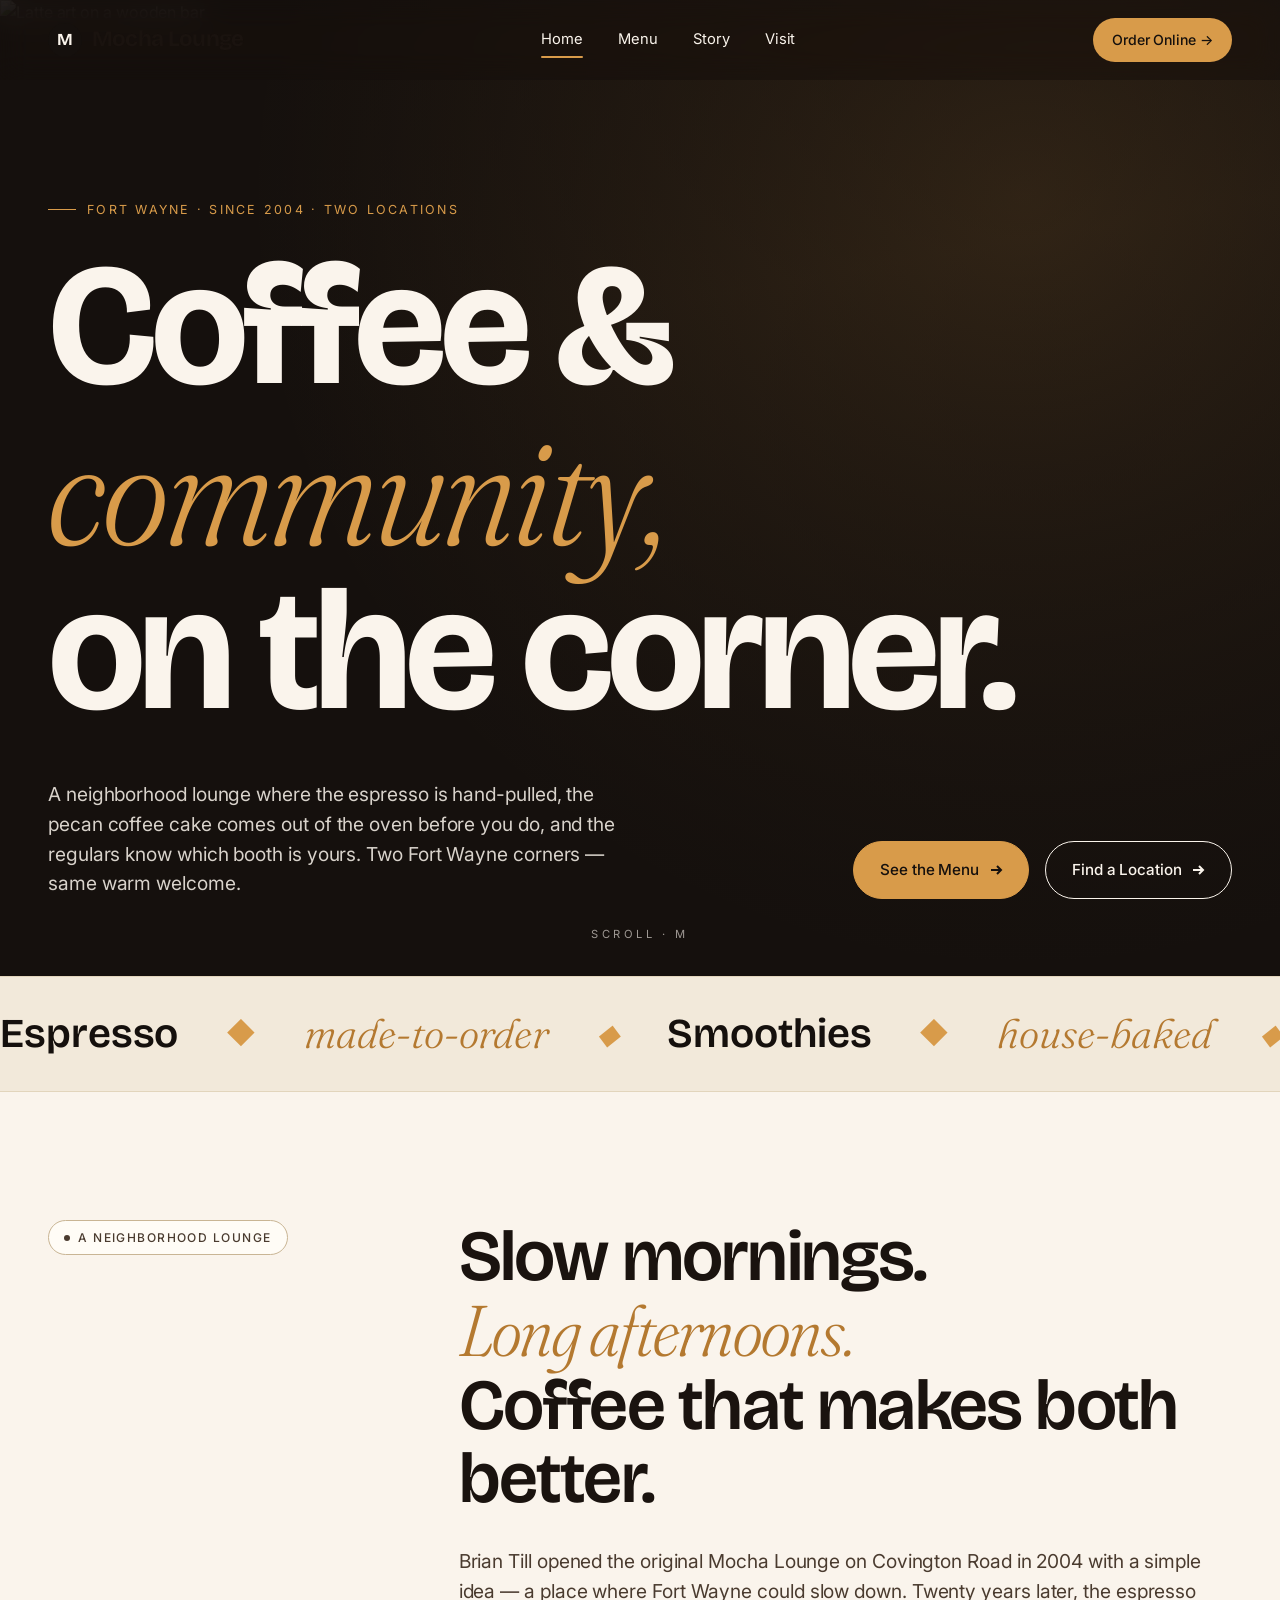
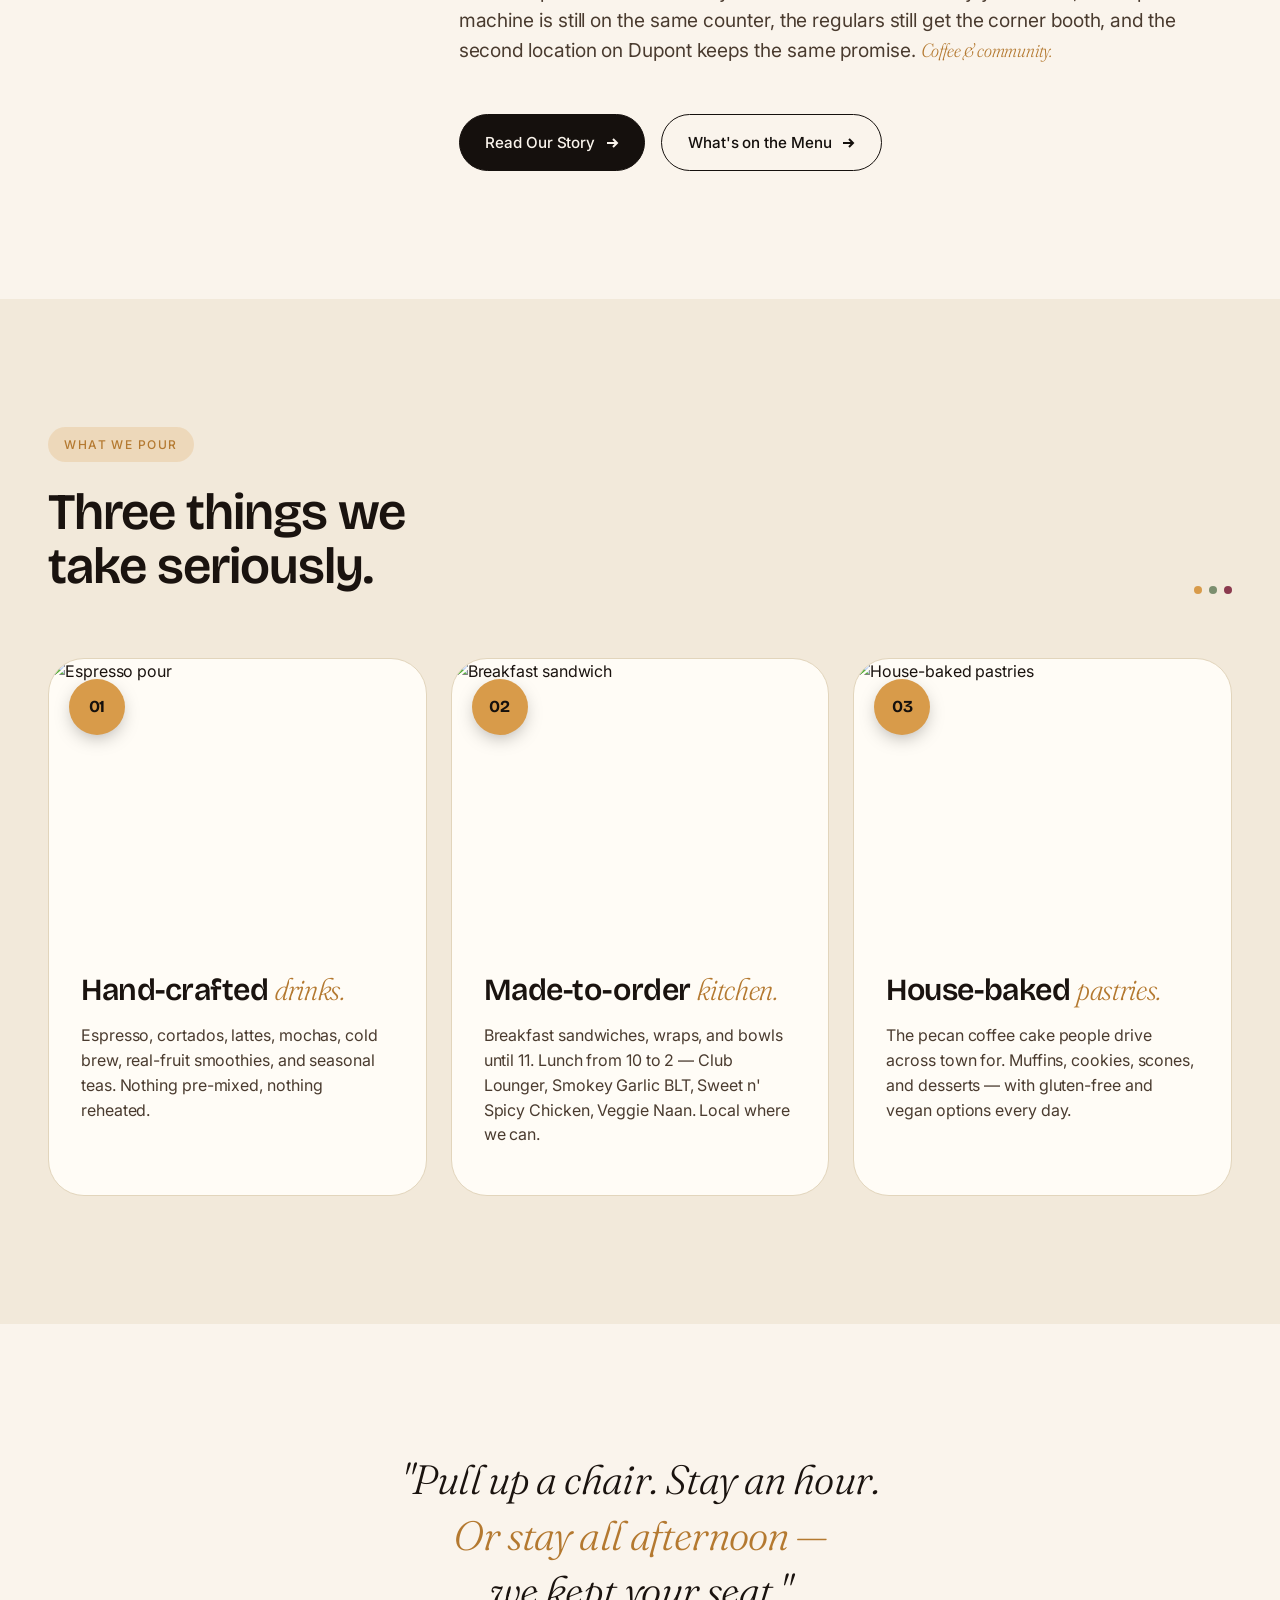
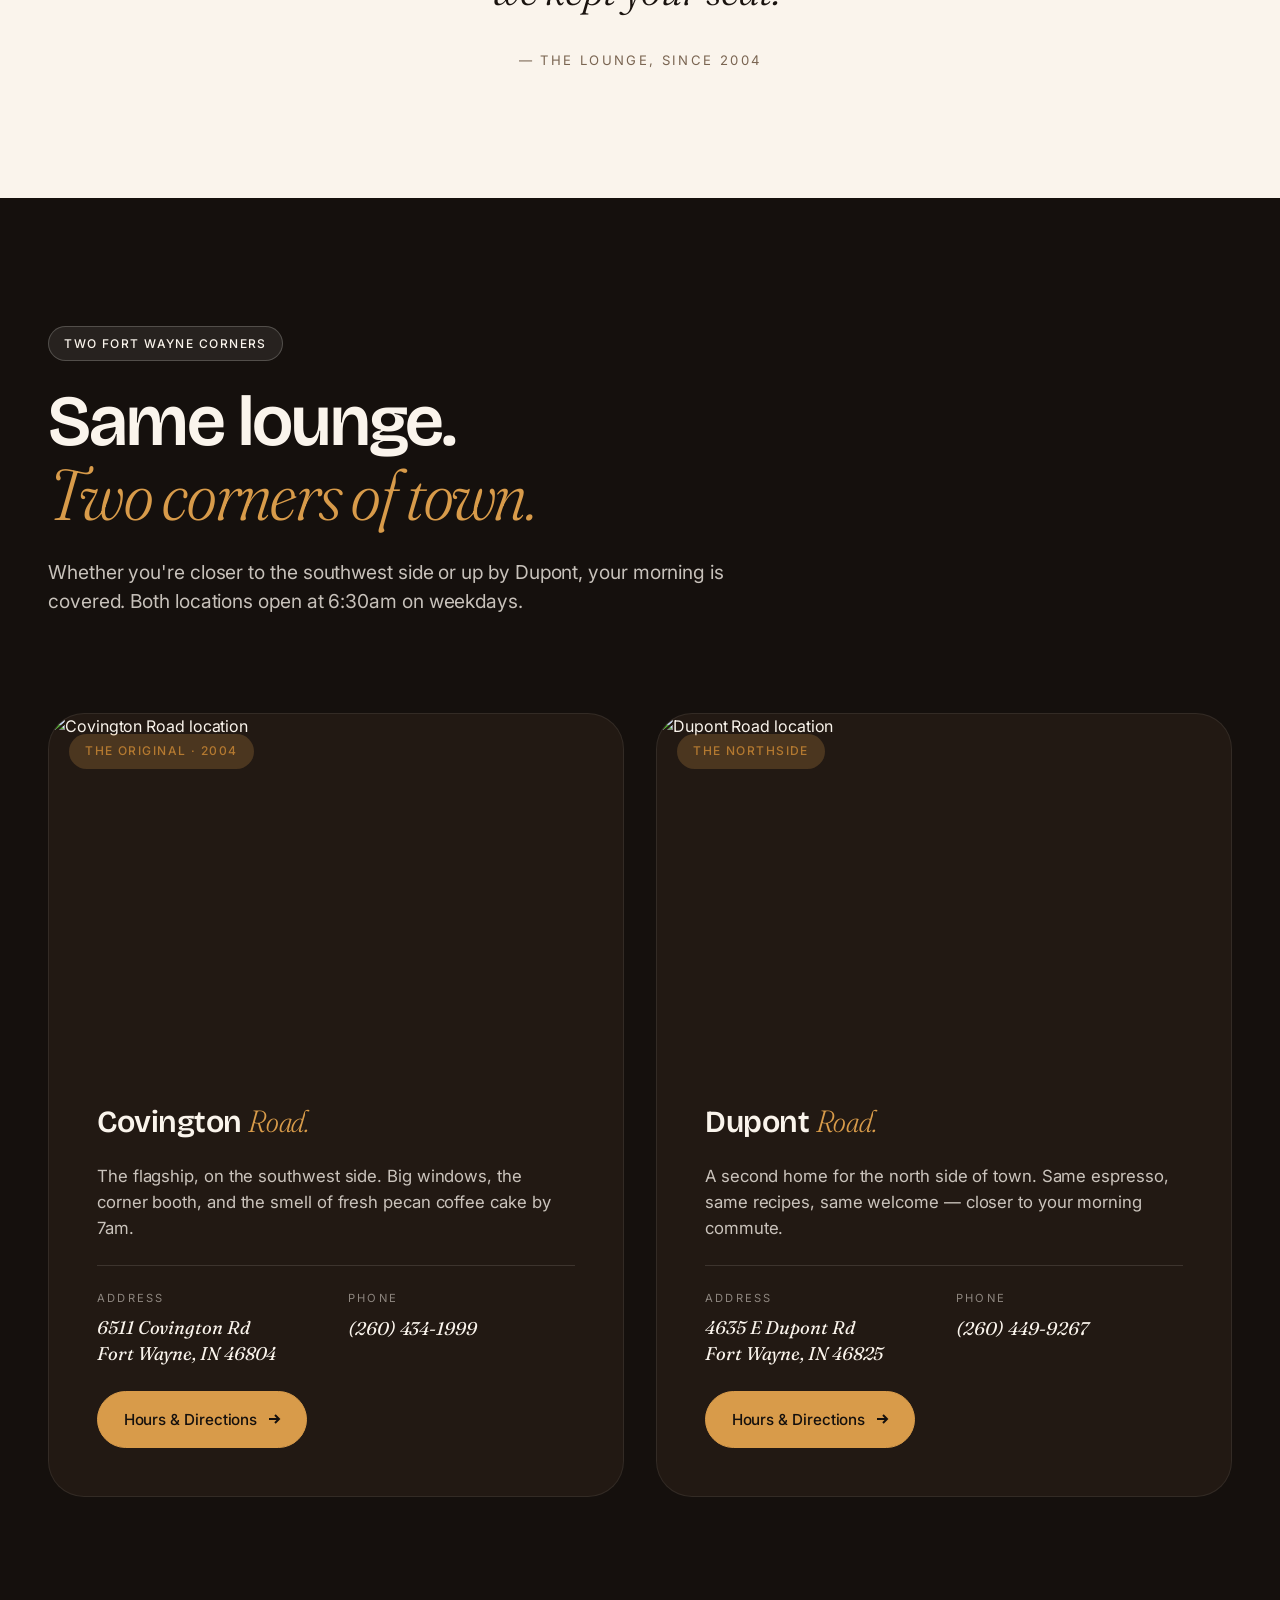
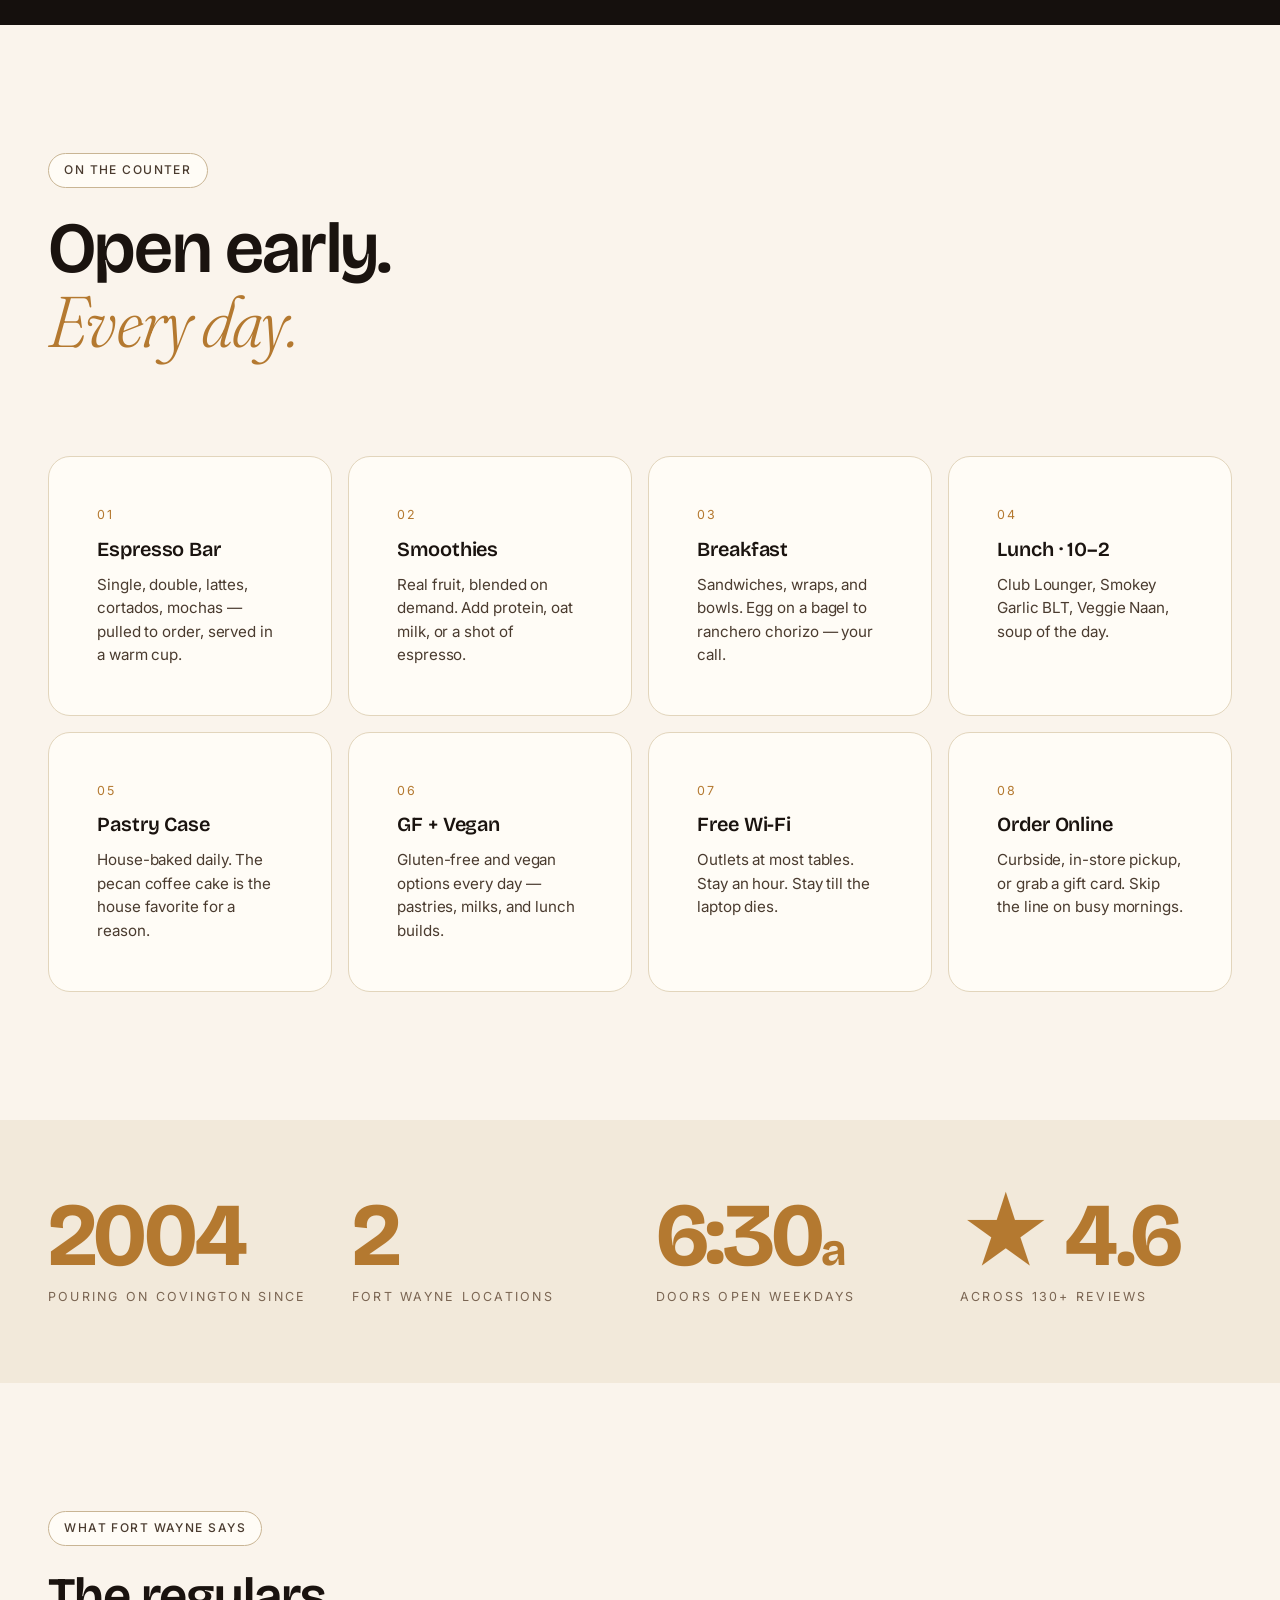
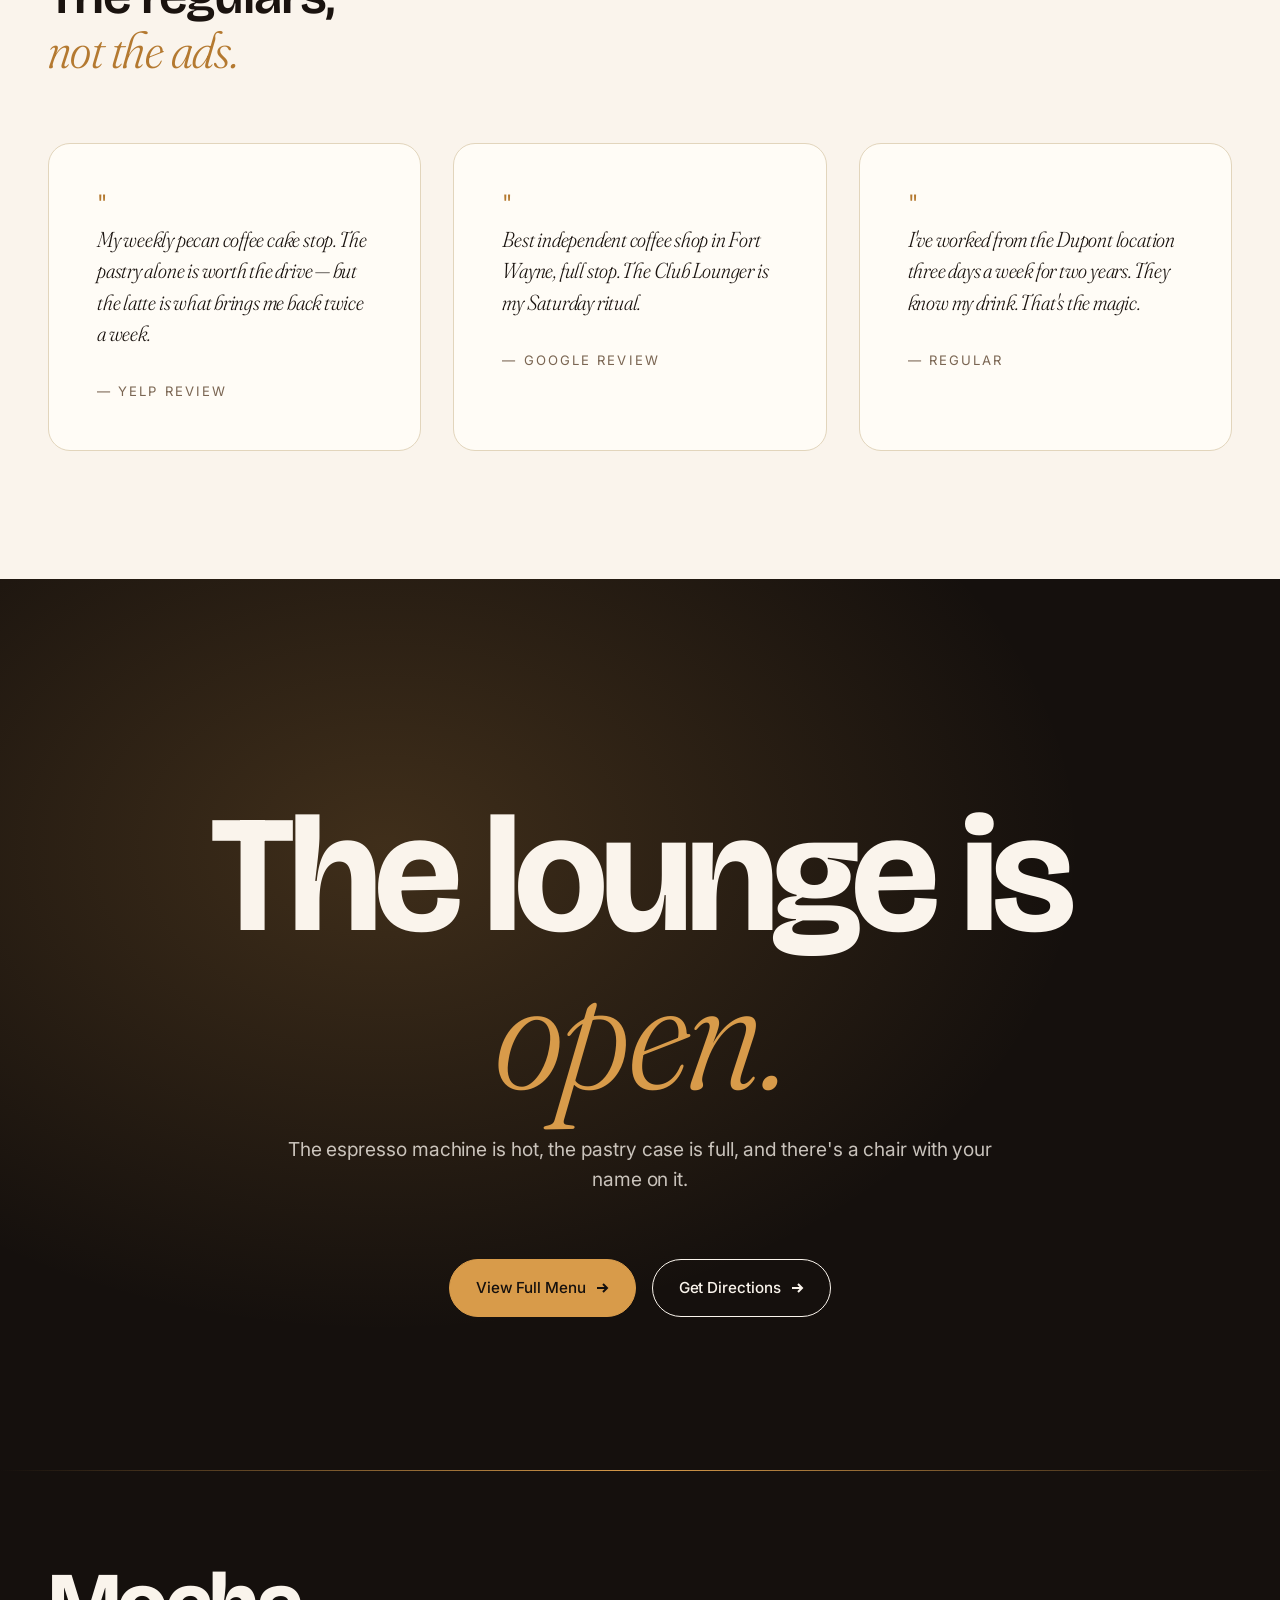
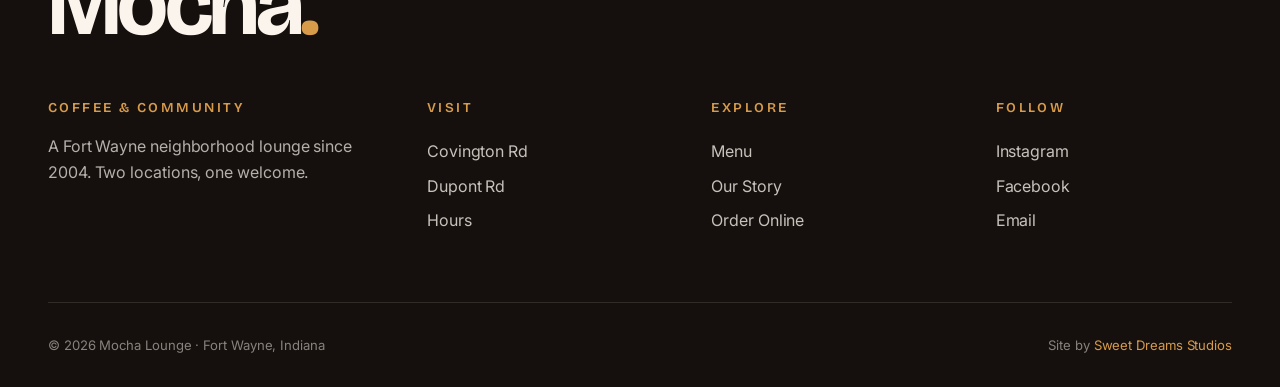
==== index.html @ 3da3ebf6 "Initial commit: Mocha Lounge demo website Four-page static site for Mocha Lounge Fort Wayne, built a" ====
<!DOCTYPE html>
<html lang="en">
<head>
<meta charset="UTF-8" />
<meta name="viewport" content="width=device-width, initial-scale=1.0" />
<title>Mocha Lounge — Coffee & Community in Fort Wayne</title>
<meta name="description" content="A Fort Wayne neighborhood coffee lounge since 2004. Hand-crafted espresso, made-to-order breakfast & lunch, house-baked pastries. Two locations: Covington Rd & Dupont Rd." />
<meta property="og:title" content="Mocha Lounge — Fort Wayne's Neighborhood Coffee Lounge" />
<meta property="og:description" content="Coffee & Community since 2004. Two Fort Wayne locations." />
<meta property="og:type" content="website" />

<link rel="preconnect" href="https://fonts.googleapis.com" />
<link rel="preconnect" href="https://fonts.gstatic.com" crossorigin />
<link href="https://fonts.googleapis.com/css2?family=Bricolage+Grotesque:opsz,wght@12..96,300;12..96,400;12..96,500;12..96,600;12..96,700&family=Fraunces:ital,opsz,wght,SOFT@0,9..144,300;0,9..144,400;1,9..144,300;1,9..144,400&family=Inter:wght@300;400;500;600&display=swap" rel="stylesheet" />
<link rel="stylesheet" href="styles/globals.css" />
<link rel="icon" href="data:image/svg+xml,%3Csvg xmlns='http://www.w3.org/2000/svg' viewBox='0 0 100 100'%3E%3Crect width='100' height='100' fill='%2315100D'/%3E%3Ctext x='50' y='70' text-anchor='middle' font-family='Bricolage Grotesque,Inter,sans-serif' font-weight='700' font-size='62' fill='%23D89B4A'%3EM%3C/text%3E%3C/svg%3E" />
</head>
<body>

<!-- Nav -->
<nav class="nav dark" id="nav">
  <a href="index.html" class="nav-brand">
    <span class="nav-brand-mark">M</span>
    <span>Mocha Lounge</span>
  </a>
  <div class="nav-links" id="navLinks">
    <a href="index.html" class="nav-link" aria-current="page">Home</a>
    <a href="menu.html" class="nav-link">Menu</a>
    <a href="story.html" class="nav-link">Story</a>
    <a href="visit.html" class="nav-link">Visit</a>
  </div>
  <a href="https://mocha-lounge.square.site/" target="_blank" rel="noopener" class="nav-cta">Order Online →</a>
  <button class="nav-toggle" id="navToggle" aria-label="Toggle menu">
    <span></span><span></span><span></span>
  </button>
</nav>

<!-- HERO -->
<header class="hero">
  <div class="hero-bg">
    <img src="https://images.unsplash.com/photo-1509042239860-f550ce710b93?auto=format&fit=crop&w=2400&q=85" alt="Latte art on a wooden bar" loading="eager" />
  </div>
  <div class="wrap hero-content">
    <div style="max-width: 1100px;">
      <div class="hero-tag fade-up" style="animation-delay: 0.15s;">Fort Wayne · Since 2004 · Two Locations</div>
      <h1 class="display fade-up" style="font-size: clamp(4rem, 13.5vw, 12.5rem); margin-top: 1.6rem; animation-delay: 0.3s; color: var(--bg);">
        Coffee &amp;<br />
        <span class="serif" style="color: var(--amber); font-size: 0.92em; display: inline-block;">community,</span><br />
        on the corner.
      </h1>
    </div>
    <div class="hero-bottom">
      <p class="lead fade-up" style="animation-delay: 0.55s; color: rgba(250,244,236,0.85); max-width: 52ch;">
        A neighborhood lounge where the espresso is hand-pulled, the pecan coffee cake comes out of the oven before you do, and the regulars know which booth is yours. Two Fort Wayne corners — same warm welcome.
      </p>
      <div class="fade-up flex gap-4" style="animation-delay: 0.75s; flex-wrap: wrap; justify-self: end;">
        <a href="menu.html" class="btn btn-amber btn-arrow">See the Menu
          <svg viewBox="0 0 14 14" fill="none" stroke="currentColor" stroke-width="2"><path d="M2 7h10M8 3l4 4-4 4"/></svg>
        </a>
        <a href="visit.html" class="btn btn-ghost-light btn-arrow">Find a Location
          <svg viewBox="0 0 14 14" fill="none" stroke="currentColor" stroke-width="2"><path d="M2 7h10M8 3l4 4-4 4"/></svg>
        </a>
      </div>
    </div>
  </div>
  <div class="hero-mark">Scroll · m</div>
</header>

<!-- MARQUEE -->
<section class="marquee" aria-hidden="true">
  <div class="marquee-track">
    <span class="marquee-item">Espresso</span>
    <span class="marquee-item marquee-serif">made-to-order</span>
    <span class="marquee-item">Smoothies</span>
    <span class="marquee-item marquee-serif">house-baked</span>
    <span class="marquee-item">Lattes</span>
    <span class="marquee-item marquee-serif">community</span>
    <span class="marquee-item">Espresso</span>
    <span class="marquee-item marquee-serif">made-to-order</span>
    <span class="marquee-item">Smoothies</span>
    <span class="marquee-item marquee-serif">house-baked</span>
    <span class="marquee-item">Lattes</span>
    <span class="marquee-item marquee-serif">community</span>
  </div>
</section>

<!-- INTRO / EDITORIAL -->
<section class="section">
  <div class="wrap">
    <div class="grid-12">
      <div style="grid-column: 1 / span 4;" data-reveal>
        <span class="pill pill-dot">A neighborhood lounge</span>
      </div>
      <div style="grid-column: 5 / -1;">
        <h2 class="h-1" data-reveal>
          Slow mornings. <br /><span class="serif text-amber">Long afternoons.</span> <br />Coffee that makes both better.
        </h2>
        <p class="lead mt-6" data-reveal data-delay="2">
          Brian Till opened the original Mocha Lounge on Covington Road in 2004 with a simple idea — a place where Fort Wayne could slow down. Twenty years later, the espresso machine is still on the same counter, the regulars still get the corner booth, and the second location on Dupont keeps the same promise. <em class="serif text-amber">Coffee &amp; community.</em>
        </p>
        <div class="mt-7 flex gap-4" style="flex-wrap:wrap;" data-reveal data-delay="3">
          <a href="story.html" class="btn btn-primary btn-arrow">Read Our Story
            <svg viewBox="0 0 14 14" fill="none" stroke="currentColor" stroke-width="2"><path d="M2 7h10M8 3l4 4-4 4"/></svg>
          </a>
          <a href="menu.html" class="btn btn-arrow">What's on the Menu
            <svg viewBox="0 0 14 14" fill="none" stroke="currentColor" stroke-width="2"><path d="M2 7h10M8 3l4 4-4 4"/></svg>
          </a>
        </div>
      </div>
    </div>
  </div>
</section>

<!-- THREE PILLARS -->
<section class="section" style="background: var(--bg-2);">
  <div class="wrap">
    <div class="flex justify-between items-end" style="margin-bottom: 4rem; flex-wrap: wrap; gap: 1.5rem;" data-reveal>
      <div>
        <span class="pill pill-amber">What We Pour</span>
        <h2 class="h-2 mt-5">Three things we<br />take seriously.</h2>
      </div>
      <div class="dot-row" aria-hidden="true"><span></span><span></span><span></span></div>
    </div>

    <div class="grid grid-3" style="gap: 1.5rem;">
      <article class="lounge-card" data-reveal>
        <span class="lounge-badge">01</span>
        <div class="lounge-card-img">
          <img src="https://images.unsplash.com/photo-1511920170033-f8396924c348?auto=format&fit=crop&w=900&q=85" alt="Espresso pour" loading="lazy" />
        </div>
        <div class="lounge-card-body">
          <h3 class="h-3">Hand-crafted <span class="serif text-amber">drinks.</span></h3>
          <p class="text-soft mt-4">Espresso, cortados, lattes, mochas, cold brew, real-fruit smoothies, and seasonal teas. Nothing pre-mixed, nothing reheated.</p>
        </div>
      </article>

      <article class="lounge-card" data-reveal data-delay="2">
        <span class="lounge-badge">02</span>
        <div class="lounge-card-img">
          <img src="https://images.unsplash.com/photo-1528735602780-2552fd46c7af?auto=format&fit=crop&w=900&q=85" alt="Breakfast sandwich" loading="lazy" />
        </div>
        <div class="lounge-card-body">
          <h3 class="h-3">Made-to-order <span class="serif text-amber">kitchen.</span></h3>
          <p class="text-soft mt-4">Breakfast sandwiches, wraps, and bowls until 11. Lunch from 10 to 2 — Club Lounger, Smokey Garlic BLT, Sweet n' Spicy Chicken, Veggie Naan. Local where we can.</p>
        </div>
      </article>

      <article class="lounge-card" data-reveal data-delay="3">
        <span class="lounge-badge">03</span>
        <div class="lounge-card-img">
          <img src="https://images.unsplash.com/photo-1486427944299-d1955d23e34d?auto=format&fit=crop&w=900&q=85" alt="House-baked pastries" loading="lazy" />
        </div>
        <div class="lounge-card-body">
          <h3 class="h-3">House-baked <span class="serif text-amber">pastries.</span></h3>
          <p class="text-soft mt-4">The pecan coffee cake people drive across town for. Muffins, cookies, scones, and desserts — with gluten-free and vegan options every day.</p>
        </div>
      </article>
    </div>
  </div>
</section>

<!-- PULL QUOTE -->
<section class="section center">
  <div class="wrap" style="max-width: 1000px;">
    <p class="pull-quote" data-reveal>
      "Pull up a chair. Stay an hour. <br />
      <span class="text-amber">Or stay all afternoon —</span> <br />we kept your seat."
    </p>
    <div class="mt-6 text-dim" style="font-size: 0.82rem; letter-spacing: 0.18em; text-transform: uppercase;" data-reveal data-delay="1">
      — The lounge, since 2004
    </div>
  </div>
</section>

<!-- TWO LOCATIONS — key differentiator -->
<section class="section section-dark">
  <div class="wrap">
    <div data-reveal>
      <span class="pill pill-dark">Two Fort Wayne corners</span>
      <h2 class="h-1 mt-5" style="color: var(--bg);">Same lounge.<br /><span class="serif" style="color: var(--amber);">Two corners of town.</span></h2>
      <p class="lead mt-5" style="color: rgba(250,244,236,0.78);">Whether you're closer to the southwest side or up by Dupont, your morning is covered. Both locations open at 6:30am on weekdays.</p>
    </div>

    <div class="grid grid-2 mt-9" style="gap: 2rem;">
      <article class="location-card" style="background: var(--ink-2); border-color: rgba(250,244,236,0.08); color: var(--bg);" data-reveal>
        <div class="location-img">
          <img src="https://images.unsplash.com/photo-1554118811-1e0d58224f24?auto=format&fit=crop&w=1200&q=85" alt="Covington Road location" loading="lazy" />
          <span class="pill pill-amber location-tag">The Original · 2004</span>
        </div>
        <div class="location-body">
          <h3 class="h-3" style="color: var(--bg);">Covington <span class="serif" style="color: var(--amber);">Road.</span></h3>
          <p style="color: rgba(250,244,236,0.78); font-size: 1.05rem;">The flagship, on the southwest side. Big windows, the corner booth, and the smell of fresh pecan coffee cake by 7am.</p>
          <div class="location-meta" style="border-top-color: rgba(250,244,236,0.12);">
            <div>
              <div class="location-label" style="color: rgba(250,244,236,0.5);">Address</div>
              <p class="mt-2" style="font-family: var(--font-serif); font-style: italic; font-size: 1.15rem; line-height: 1.4;">6511 Covington Rd<br />Fort Wayne, IN 46804</p>
            </div>
            <div>
              <div class="location-label" style="color: rgba(250,244,236,0.5);">Phone</div>
              <p class="mt-2" style="font-family: var(--font-serif); font-style: italic; font-size: 1.15rem;">(260) 434-1999</p>
            </div>
          </div>
          <a href="visit.html" class="btn btn-amber btn-arrow" style="align-self: start;">Hours &amp; Directions
            <svg viewBox="0 0 14 14" fill="none" stroke="currentColor" stroke-width="2"><path d="M2 7h10M8 3l4 4-4 4"/></svg>
          </a>
        </div>
      </article>

      <article class="location-card" style="background: var(--ink-2); border-color: rgba(250,244,236,0.08); color: var(--bg);" data-reveal data-delay="2">
        <div class="location-img">
          <img src="https://images.unsplash.com/photo-1453614512568-c4024d13c247?auto=format&fit=crop&w=1200&q=85" alt="Dupont Road location" loading="lazy" />
          <span class="pill pill-amber location-tag">The Northside</span>
        </div>
        <div class="location-body">
          <h3 class="h-3" style="color: var(--bg);">Dupont <span class="serif" style="color: var(--amber);">Road.</span></h3>
          <p style="color: rgba(250,244,236,0.78); font-size: 1.05rem;">A second home for the north side of town. Same espresso, same recipes, same welcome — closer to your morning commute.</p>
          <div class="location-meta" style="border-top-color: rgba(250,244,236,0.12);">
            <div>
              <div class="location-label" style="color: rgba(250,244,236,0.5);">Address</div>
              <p class="mt-2" style="font-family: var(--font-serif); font-style: italic; font-size: 1.15rem; line-height: 1.4;">4635 E Dupont Rd<br />Fort Wayne, IN 46825</p>
            </div>
            <div>
              <div class="location-label" style="color: rgba(250,244,236,0.5);">Phone</div>
              <p class="mt-2" style="font-family: var(--font-serif); font-style: italic; font-size: 1.15rem;">(260) 449-9267</p>
            </div>
          </div>
          <a href="visit.html" class="btn btn-amber btn-arrow" style="align-self: start;">Hours &amp; Directions
            <svg viewBox="0 0 14 14" fill="none" stroke="currentColor" stroke-width="2"><path d="M2 7h10M8 3l4 4-4 4"/></svg>
          </a>
        </div>
      </article>
    </div>
  </div>
</section>

<!-- INSIDE / GRID -->
<section class="section">
  <div class="wrap">
    <div data-reveal>
      <span class="pill">On the counter</span>
      <h2 class="h-1 mt-5">Open early.<br /><span class="serif text-amber">Every day.</span></h2>
    </div>

    <div class="grid grid-4 mt-9" style="gap: 1rem;">
      <div class="card" data-reveal>
        <div class="text-amber" style="font-size: 0.78rem; letter-spacing: 0.2em; text-transform: uppercase;">01</div>
        <h4 class="h-4 mt-3">Espresso Bar</h4>
        <p class="text-soft mt-3" style="font-size: 0.95rem;">Single, double, lattes, cortados, mochas — pulled to order, served in a warm cup.</p>
      </div>
      <div class="card" data-reveal data-delay="1">
        <div class="text-amber" style="font-size: 0.78rem; letter-spacing: 0.2em; text-transform: uppercase;">02</div>
        <h4 class="h-4 mt-3">Smoothies</h4>
        <p class="text-soft mt-3" style="font-size: 0.95rem;">Real fruit, blended on demand. Add protein, oat milk, or a shot of espresso.</p>
      </div>
      <div class="card" data-reveal data-delay="2">
        <div class="text-amber" style="font-size: 0.78rem; letter-spacing: 0.2em; text-transform: uppercase;">03</div>
        <h4 class="h-4 mt-3">Breakfast</h4>
        <p class="text-soft mt-3" style="font-size: 0.95rem;">Sandwiches, wraps, and bowls. Egg on a bagel to ranchero chorizo — your call.</p>
      </div>
      <div class="card" data-reveal data-delay="3">
        <div class="text-amber" style="font-size: 0.78rem; letter-spacing: 0.2em; text-transform: uppercase;">04</div>
        <h4 class="h-4 mt-3">Lunch · 10–2</h4>
        <p class="text-soft mt-3" style="font-size: 0.95rem;">Club Lounger, Smokey Garlic BLT, Veggie Naan, soup of the day.</p>
      </div>
      <div class="card" data-reveal>
        <div class="text-amber" style="font-size: 0.78rem; letter-spacing: 0.2em; text-transform: uppercase;">05</div>
        <h4 class="h-4 mt-3">Pastry Case</h4>
        <p class="text-soft mt-3" style="font-size: 0.95rem;">House-baked daily. The pecan coffee cake is the house favorite for a reason.</p>
      </div>
      <div class="card" data-reveal data-delay="1">
        <div class="text-amber" style="font-size: 0.78rem; letter-spacing: 0.2em; text-transform: uppercase;">06</div>
        <h4 class="h-4 mt-3">GF + Vegan</h4>
        <p class="text-soft mt-3" style="font-size: 0.95rem;">Gluten-free and vegan options every day — pastries, milks, and lunch builds.</p>
      </div>
      <div class="card" data-reveal data-delay="2">
        <div class="text-amber" style="font-size: 0.78rem; letter-spacing: 0.2em; text-transform: uppercase;">07</div>
        <h4 class="h-4 mt-3">Free Wi-Fi</h4>
        <p class="text-soft mt-3" style="font-size: 0.95rem;">Outlets at most tables. Stay an hour. Stay till the laptop dies.</p>
      </div>
      <div class="card" data-reveal data-delay="3">
        <div class="text-amber" style="font-size: 0.78rem; letter-spacing: 0.2em; text-transform: uppercase;">08</div>
        <h4 class="h-4 mt-3">Order Online</h4>
        <p class="text-soft mt-3" style="font-size: 0.95rem;">Curbside, in-store pickup, or grab a gift card. Skip the line on busy mornings.</p>
      </div>
    </div>
  </div>
</section>

<!-- STATS -->
<section class="section section-tight" style="background: var(--bg-2);">
  <div class="wrap">
    <div class="grid grid-4">
      <div data-reveal>
        <div class="stat-num">2004</div>
        <div class="stat-label">Pouring on Covington since</div>
      </div>
      <div data-reveal data-delay="1">
        <div class="stat-num">2</div>
        <div class="stat-label">Fort Wayne locations</div>
      </div>
      <div data-reveal data-delay="2">
        <div class="stat-num">6:30<span style="font-size: 0.5em;">a</span></div>
        <div class="stat-label">Doors open weekdays</div>
      </div>
      <div data-reveal data-delay="3">
        <div class="stat-num">★ 4.6</div>
        <div class="stat-label">Across 130+ reviews</div>
      </div>
    </div>
  </div>
</section>

<!-- TESTIMONIALS -->
<section class="section">
  <div class="wrap">
    <div data-reveal>
      <span class="pill">What Fort Wayne says</span>
      <h2 class="h-2 mt-5">The regulars,<br /><span class="serif text-amber">not the ads.</span></h2>
    </div>
    <div class="grid grid-3 mt-8">
      <blockquote class="card" data-reveal>
        <div class="text-amber" style="font-size: 1.5rem; line-height: 1;">"</div>
        <p class="serif" style="font-size: 1.35rem; line-height: 1.45; margin-top: 0.5rem;">My weekly pecan coffee cake stop. The pastry alone is worth the drive — but the latte is what brings me back twice a week.</p>
        <footer class="mt-6" style="font-size: 0.82rem; letter-spacing: 0.16em; text-transform: uppercase; color: var(--text-dim);">— Yelp Review</footer>
      </blockquote>
      <blockquote class="card" data-reveal data-delay="1">
        <div class="text-amber" style="font-size: 1.5rem; line-height: 1;">"</div>
        <p class="serif" style="font-size: 1.35rem; line-height: 1.45; margin-top: 0.5rem;">Best independent coffee shop in Fort Wayne, full stop. The Club Lounger is my Saturday ritual.</p>
        <footer class="mt-6" style="font-size: 0.82rem; letter-spacing: 0.16em; text-transform: uppercase; color: var(--text-dim);">— Google Review</footer>
      </blockquote>
      <blockquote class="card" data-reveal data-delay="2">
        <div class="text-amber" style="font-size: 1.5rem; line-height: 1;">"</div>
        <p class="serif" style="font-size: 1.35rem; line-height: 1.45; margin-top: 0.5rem;">I've worked from the Dupont location three days a week for two years. They know my drink. That's the magic.</p>
        <footer class="mt-6" style="font-size: 0.82rem; letter-spacing: 0.16em; text-transform: uppercase; color: var(--text-dim);">— Regular</footer>
      </blockquote>
    </div>
  </div>
</section>

<!-- FINAL CTA -->
<section class="section section-dark" style="padding-block: clamp(6rem, 12vw, 11rem); position: relative; overflow: hidden;">
  <div style="position:absolute; inset: 0; background: radial-gradient(ellipse at 30% 30%, var(--amber-glow), transparent 55%); pointer-events: none;"></div>
  <div class="wrap center" style="position: relative;">
    <span class="pill pill-dark" data-reveal>Today</span>
    <h2 class="h-mega mt-6" style="color: var(--bg);" data-reveal data-delay="1">
      The lounge is<br /><span class="serif" style="color: var(--amber);">open.</span>
    </h2>
    <p class="lead mt-6" style="margin: 1.5rem auto 0; color: rgba(250,244,236,0.78);" data-reveal data-delay="2">
      The espresso machine is hot, the pastry case is full, and there's a chair with your name on it.
    </p>
    <div class="mt-8 flex gap-4" style="justify-content: center; flex-wrap: wrap;" data-reveal data-delay="3">
      <a href="menu.html" class="btn btn-amber btn-arrow">View Full Menu
        <svg viewBox="0 0 14 14" fill="none" stroke="currentColor" stroke-width="2"><path d="M2 7h10M8 3l4 4-4 4"/></svg>
      </a>
      <a href="visit.html" class="btn btn-ghost-light btn-arrow">Get Directions
        <svg viewBox="0 0 14 14" fill="none" stroke="currentColor" stroke-width="2"><path d="M2 7h10M8 3l4 4-4 4"/></svg>
      </a>
    </div>
  </div>
</section>

<!-- Footer -->
<footer class="footer">
  <div class="wrap">
    <div class="footer-brand">Mocha<span style="color: var(--amber);">.</span></div>
    <div class="footer-grid">
      <div class="footer-col">
        <h4>Coffee &amp; Community</h4>
        <p style="color: rgba(250,244,236,0.7); line-height: 1.6; max-width: 32ch;">A Fort Wayne neighborhood lounge since 2004. Two locations, one welcome.</p>
      </div>
      <div class="footer-col">
        <h4>Visit</h4>
        <ul>
          <li><a href="visit.html">Covington Rd</a></li>
          <li><a href="visit.html">Dupont Rd</a></li>
          <li><a href="visit.html">Hours</a></li>
        </ul>
      </div>
      <div class="footer-col">
        <h4>Explore</h4>
        <ul>
          <li><a href="menu.html">Menu</a></li>
          <li><a href="story.html">Our Story</a></li>
          <li><a href="https://mocha-lounge.square.site/" target="_blank" rel="noopener">Order Online</a></li>
        </ul>
      </div>
      <div class="footer-col">
        <h4>Follow</h4>
        <ul>
          <li><a href="https://www.instagram.com/mochaloungefw/" target="_blank" rel="noopener">Instagram</a></li>
          <li><a href="https://www.facebook.com/mocha.lounge/" target="_blank" rel="noopener">Facebook</a></li>
          <li><a href="mailto:hello@mochaloungefw.com">Email</a></li>
        </ul>
      </div>
    </div>
    <div class="footer-bottom">
      <span>© <span data-year>2026</span> Mocha Lounge · Fort Wayne, Indiana</span>
      <span>Site by <a href="https://sweetdreamsmusic.com" target="_blank" rel="noopener">Sweet Dreams Studios</a></span>
    </div>
  </div>
</footer>

<script src="scripts/main.js" defer></script>
</body>
</html>
---- styles/globals.css ----
/* ==========================================================================
   MOCHA LOUNGE — Design System
   Modern neighborhood lounge × Fort Wayne community × craft coffee
   ========================================================================== */

*, *::before, *::after { box-sizing: border-box; margin: 0; padding: 0; }
html { -webkit-text-size-adjust: 100%; scroll-behavior: smooth; }
body { line-height: 1.55; -webkit-font-smoothing: antialiased; -moz-osx-font-smoothing: grayscale; }
img, picture, video, svg { display: block; max-width: 100%; }
input, button, textarea, select { font: inherit; color: inherit; background: none; border: none; }
button { cursor: pointer; }
a { color: inherit; text-decoration: none; }
ul, ol { list-style: none; }
::selection { background: var(--amber); color: var(--ink); }

/* ---------- Tokens ---------- */
:root {
  /* Mocha palette — deep cocoa night, warm latte day, honey-amber spark, sage calm */
  --ink: #15100D;            /* near-black mocha — primary dark */
  --ink-2: #221913;
  --ink-3: #2E2218;
  --bg: #FAF4EC;             /* warm latte cream */
  --bg-2: #F2E9DA;           /* deeper oat */
  --bg-3: #EADFCA;           /* toasted oat */
  --paper: #FFFCF6;
  --line: #E2D5BC;
  --line-2: #C9B594;

  --text: #1A130F;
  --text-soft: #4A3B2F;
  --text-dim: #7A6552;
  --text-faint: #A8917A;

  --amber: #D89B4A;          /* honey-amber — primary accent */
  --amber-deep: #B47930;
  --amber-glow: rgba(216, 155, 74, 0.22);
  --sage: #7B8E6E;           /* secondary — botanical calm */
  --berry: #8B3A4E;          /* rare punch accent */

  /* Typography — modern lounge stack (intentionally distinct from United's Anton/Cormorant) */
  --font-display: 'Bricolage Grotesque', 'Inter', system-ui, sans-serif;
  --font-serif: 'Fraunces', 'Georgia', serif;
  --font-body: 'Inter', system-ui, sans-serif;

  --s-1: 0.25rem;
  --s-2: 0.5rem;
  --s-3: 0.75rem;
  --s-4: 1rem;
  --s-5: 1.5rem;
  --s-6: 2rem;
  --s-7: 3rem;
  --s-8: 4rem;
  --s-9: 6rem;
  --s-10: 8rem;
  --s-11: 12rem;

  --max-w: 1400px;
  --gutter: clamp(1.25rem, 4vw, 3rem);
  --radius: 22px;
  --radius-lg: 36px;
  --radius-pill: 999px;

  --ease: cubic-bezier(0.22, 1, 0.36, 1);
  --dur: 420ms;
}

/* ---------- Base ---------- */
body {
  background: var(--bg);
  color: var(--text);
  font-family: var(--font-body);
  font-size: 1rem;
  font-weight: 400;
  letter-spacing: -0.005em;
  overflow-x: hidden;
}

.wrap { max-width: var(--max-w); margin: 0 auto; padding-inline: var(--gutter); }
.section { padding-block: clamp(5rem, 10vw, 9rem); position: relative; }
.section-tight { padding-block: clamp(3rem, 6vw, 5rem); }
.section-dark { background: var(--ink); color: var(--bg); }
.section-dark .text-soft { color: rgba(250, 244, 236, 0.72); }
.section-dark .text-dim { color: rgba(250, 244, 236, 0.55); }
.section-dark .line { border-color: rgba(250, 244, 236, 0.15); }

.center { text-align: center; }
.flex { display: flex; }
.items-center { align-items: center; }
.items-end { align-items: flex-end; }
.justify-between { justify-content: space-between; }
.justify-center { justify-content: center; }
.gap-2 { gap: var(--s-2); } .gap-3 { gap: var(--s-3); } .gap-4 { gap: var(--s-4); }
.gap-5 { gap: var(--s-5); } .gap-6 { gap: var(--s-6); } .gap-8 { gap: var(--s-8); }
.mt-2 { margin-top: var(--s-2); } .mt-3 { margin-top: var(--s-3); }
.mt-4 { margin-top: var(--s-4); } .mt-5 { margin-top: var(--s-5); }
.mt-6 { margin-top: var(--s-6); } .mt-7 { margin-top: var(--s-7); }
.mt-8 { margin-top: var(--s-8); } .mt-9 { margin-top: var(--s-9); }

.grid { display: grid; gap: var(--s-6); }
.grid-2 { grid-template-columns: repeat(2, 1fr); }
.grid-3 { grid-template-columns: repeat(3, 1fr); }
.grid-4 { grid-template-columns: repeat(4, 1fr); }
.grid-12 { display: grid; grid-template-columns: repeat(12, 1fr); gap: var(--gutter); }

@media (max-width: 920px) {
  .grid-2, .grid-3, .grid-4 { grid-template-columns: 1fr; }
}

/* ---------- Typography ---------- */
.display {
  font-family: var(--font-display);
  font-weight: 700;
  font-variation-settings: 'wdth' 100, 'opsz' 96;
  line-height: 0.94;
  letter-spacing: -0.035em;
  text-wrap: balance;
}
.serif {
  font-family: var(--font-serif);
  font-weight: 300;
  font-style: italic;
  font-variation-settings: 'opsz' 144, 'SOFT' 50;
  letter-spacing: -0.01em;
}
.h-mega { font-family: var(--font-display); font-weight: 700; font-size: clamp(4.5rem, 13vw, 12rem); line-height: 0.92; letter-spacing: -0.04em; text-wrap: balance; }
.h-1 { font-family: var(--font-display); font-weight: 600; font-size: clamp(2.5rem, 5.6vw, 5rem); line-height: 1.02; letter-spacing: -0.025em; text-wrap: balance; }
.h-2 { font-family: var(--font-display); font-weight: 600; font-size: clamp(2rem, 4vw, 3.5rem); line-height: 1.05; letter-spacing: -0.02em; text-wrap: balance; }
.h-3 { font-family: var(--font-display); font-weight: 600; font-size: clamp(1.5rem, 2.4vw, 2rem); line-height: 1.1; letter-spacing: -0.015em; }
.h-4 { font-family: var(--font-display); font-weight: 600; font-size: 1.25rem; line-height: 1.2; }

.lead { font-size: clamp(1.05rem, 1.5vw, 1.3rem); line-height: 1.55; color: var(--text-soft); max-width: 62ch; font-weight: 400; }
.text-soft { color: var(--text-soft); }
.text-dim { color: var(--text-dim); }
.text-faint { color: var(--text-faint); }
.text-amber { color: var(--amber-deep); }
.text-sage { color: var(--sage); }
.text-berry { color: var(--berry); }

/* Pill eyebrow — distinct from United's "001 — title" mono numbering */
.pill {
  display: inline-flex;
  align-items: center;
  gap: 0.5rem;
  padding: 0.45rem 0.95rem;
  border: 1px solid var(--line-2);
  border-radius: var(--radius-pill);
  font-size: 0.75rem;
  font-weight: 500;
  letter-spacing: 0.12em;
  text-transform: uppercase;
  color: var(--text-soft);
  background: var(--paper);
}
.pill-amber { background: var(--amber-glow); border-color: transparent; color: var(--amber-deep); }
.pill-dark { background: rgba(255,252,246,0.08); border-color: rgba(255,252,246,0.2); color: var(--bg); }
.pill-dot::before { content:''; width:6px; height:6px; border-radius: 50%; background: currentColor; }

/* ---------- Buttons ---------- */
.btn {
  display: inline-flex;
  align-items: center;
  gap: 0.6rem;
  padding: 1rem 1.6rem;
  border-radius: var(--radius-pill);
  font-weight: 500;
  font-size: 0.95rem;
  letter-spacing: -0.005em;
  border: 1px solid var(--ink);
  color: var(--ink);
  transition: transform var(--dur) var(--ease), background var(--dur) var(--ease), color var(--dur) var(--ease);
}
.btn:hover { transform: translateY(-2px); }
.btn-primary { background: var(--ink); color: var(--bg); }
.btn-primary:hover { background: var(--amber-deep); border-color: var(--amber-deep); color: var(--ink); }
.btn-amber { background: var(--amber); color: var(--ink); border-color: var(--amber); }
.btn-amber:hover { background: var(--amber-deep); border-color: var(--amber-deep); }
.btn-ghost-light { color: var(--bg); border-color: var(--bg); background: transparent; }
.btn-ghost-light:hover { background: var(--bg); color: var(--ink); }
.btn-arrow svg { transition: transform var(--dur) var(--ease); width: 14px; height: 14px; }
.btn-arrow:hover svg { transform: translateX(4px); }

/* ---------- Nav ---------- */
.nav {
  position: fixed; inset: 0 0 auto 0; z-index: 50;
  display: flex; align-items: center; justify-content: space-between;
  padding: 1.1rem var(--gutter);
  background: rgba(250, 244, 236, 0.78);
  backdrop-filter: blur(14px) saturate(140%);
  border-bottom: 1px solid transparent;
  transition: background var(--dur) var(--ease), border-color var(--dur) var(--ease);
}
.nav.scrolled { background: rgba(250, 244, 236, 0.92); border-bottom-color: var(--line); }
.nav.dark { background: rgba(21, 16, 13, 0.55); }
.nav.dark.scrolled { background: rgba(21, 16, 13, 0.92); border-bottom-color: rgba(250,244,236,0.12); color: var(--bg); }
.nav.dark .nav-brand-mark, .nav.dark .nav-link { color: var(--bg); }
.nav-brand { display: flex; align-items: center; gap: 0.6rem; font-family: var(--font-display); font-weight: 700; font-size: 1.4rem; letter-spacing: -0.025em; }
.nav-brand-mark {
  width: 34px; height: 34px; border-radius: 50%;
  background: var(--ink); color: var(--amber);
  display: grid; place-items: center;
  font-family: var(--font-display); font-weight: 700; font-size: 1.05rem;
}
.nav-links { display: flex; gap: 2.2rem; }
.nav-link { font-size: 0.92rem; color: var(--text-soft); position: relative; padding: 0.3rem 0; transition: color var(--dur) var(--ease); }
.nav-link:hover, .nav-link[aria-current="page"] { color: var(--ink); }
.nav-link[aria-current="page"]::after { content:''; position: absolute; left:0; right:0; bottom:-2px; height: 2px; background: var(--amber); border-radius: 2px; }
.nav.dark .nav-link[aria-current="page"]::after { background: var(--amber); }
.nav-cta { display: inline-flex; align-items:center; gap: 0.45rem; padding: 0.7rem 1.2rem; border-radius: var(--radius-pill); background: var(--ink); color: var(--bg); font-size: 0.88rem; font-weight: 500; transition: background var(--dur) var(--ease); }
.nav-cta:hover { background: var(--amber-deep); color: var(--ink); }
.nav.dark .nav-cta { background: var(--amber); color: var(--ink); }
.nav-toggle { display: none; flex-direction: column; gap: 5px; padding: 8px; }
.nav-toggle span { width: 22px; height: 2px; background: currentColor; border-radius: 2px; }

@media (max-width: 820px) {
  .nav-links { display: none; position: absolute; top: 100%; left: 0; right: 0; flex-direction: column; gap: 0; background: var(--paper); padding: 1rem var(--gutter); border-bottom: 1px solid var(--line); }
  .nav-links.open { display: flex; }
  .nav-links .nav-link { padding: 0.9rem 0; border-bottom: 1px solid var(--line); }
  .nav-toggle { display: flex; }
  .nav-cta { display: none; }
  .nav.dark .nav-links { background: var(--ink); }
}

/* ---------- Hero ---------- */
.hero {
  position: relative; min-height: 100vh;
  display: flex; flex-direction: column;
  background: var(--ink); color: var(--bg);
  overflow: hidden;
  padding-top: 6rem;
}
.hero-bg { position: absolute; inset: 0; z-index: 0; }
.hero-bg img { width: 100%; height: 100%; object-fit: cover; opacity: 0.55; filter: saturate(0.85) contrast(1.05); }
.hero-bg::after {
  content:''; position:absolute; inset: 0;
  background: linear-gradient(170deg, rgba(21,16,13,0.65) 0%, rgba(21,16,13,0.35) 35%, rgba(21,16,13,0.85) 100%),
              radial-gradient(circle at 80% 20%, var(--amber-glow), transparent 60%);
}
.hero-content { position: relative; z-index: 2; flex: 1; display: flex; flex-direction: column; justify-content: flex-end; padding-block: clamp(3rem, 8vw, 6rem) clamp(3rem, 6vw, 5rem); }
.hero-bottom { display: grid; grid-template-columns: 1.1fr 1fr; gap: var(--s-7); align-items: end; margin-top: 3rem; }
@media (max-width: 920px) { .hero-bottom { grid-template-columns: 1fr; } }
.hero-tag { display: inline-flex; align-items: center; gap: 0.7rem; font-size: 0.78rem; letter-spacing: 0.18em; text-transform: uppercase; color: var(--amber); }
.hero-tag::before { content:''; width: 28px; height: 1px; background: var(--amber); }
.hero-mark {
  position: absolute; bottom: 2rem; left: 50%; transform: translateX(-50%);
  font-size: 0.7rem; letter-spacing: 0.32em; text-transform: uppercase; color: rgba(250,244,236,0.6);
}

/* ---------- Marquee ---------- */
.marquee { padding: 1.6rem 0; background: var(--bg-2); border-block: 1px solid var(--line); overflow: hidden; }
.marquee-track {
  display: flex; gap: 3rem; white-space: nowrap;
  animation: scroll 38s linear infinite;
  font-family: var(--font-display); font-weight: 600; font-size: clamp(1.6rem, 3.2vw, 2.6rem);
  color: var(--ink);
}
.marquee-item { display: inline-flex; align-items: center; gap: 3rem; }
.marquee-item::after { content: '◆'; color: var(--amber); font-size: 0.7em; }
.marquee-serif { font-family: var(--font-serif); font-style: italic; font-weight: 300; color: var(--amber-deep); }
@keyframes scroll { from { transform: translateX(0); } to { transform: translateX(-50%); } }

/* ---------- Cards ---------- */
.card {
  background: var(--paper);
  border: 1px solid var(--line);
  border-radius: var(--radius);
  padding: var(--s-7);
  transition: transform var(--dur) var(--ease), box-shadow var(--dur) var(--ease);
}
.card:hover { transform: translateY(-3px); box-shadow: 0 18px 40px -20px rgba(21,16,13,0.18); }

/* Curved pillar — different from United's boxy pillar with /num */
.lounge-card {
  position: relative; overflow: hidden;
  background: var(--paper);
  border-radius: var(--radius-lg);
  border: 1px solid var(--line);
  display: flex; flex-direction: column;
  transition: transform var(--dur) var(--ease);
}
.lounge-card:hover { transform: translateY(-4px); }
.lounge-card-img { aspect-ratio: 4/3; overflow: hidden; }
.lounge-card-img img { width: 100%; height: 100%; object-fit: cover; transition: transform 1.2s var(--ease); }
.lounge-card:hover .lounge-card-img img { transform: scale(1.05); }
.lounge-card-body { padding: var(--s-6) var(--s-6) var(--s-7); }
.lounge-badge {
  position: absolute; top: 1.25rem; left: 1.25rem; z-index: 2;
  width: 56px; height: 56px; border-radius: 50%;
  background: var(--amber); color: var(--ink);
  display: grid; place-items: center;
  font-family: var(--font-display); font-weight: 700; font-size: 1.05rem;
  box-shadow: 0 6px 20px -6px rgba(0,0,0,0.4);
}

.menu-row {
  display: grid; grid-template-columns: 1fr auto; gap: var(--s-5);
  padding: var(--s-5) 0; border-bottom: 1px solid var(--line);
  align-items: baseline;
}
.menu-row:last-child { border-bottom: none; }
.menu-row-name { font-family: var(--font-display); font-weight: 600; font-size: 1.15rem; }
.menu-row-desc { color: var(--text-dim); font-size: 0.92rem; margin-top: 0.25rem; max-width: 56ch; }
.menu-row-price { font-family: var(--font-serif); font-style: italic; font-size: 1.4rem; color: var(--amber-deep); }

.location-card {
  background: var(--paper);
  border: 1px solid var(--line);
  border-radius: var(--radius-lg);
  overflow: hidden;
  display: flex; flex-direction: column;
}
.location-img { aspect-ratio: 16/10; overflow: hidden; position: relative; }
.location-img img { width: 100%; height: 100%; object-fit: cover; }
.location-tag { position: absolute; top: 1.25rem; left: 1.25rem; }
.location-body { padding: var(--s-6) var(--s-7) var(--s-7); display: flex; flex-direction: column; gap: var(--s-5); }
.location-meta { display: grid; grid-template-columns: 1fr 1fr; gap: var(--s-5); padding-top: var(--s-5); border-top: 1px solid var(--line); }
.location-label { font-size: 0.7rem; letter-spacing: 0.2em; text-transform: uppercase; color: var(--text-dim); }

/* ---------- Reveal animation ---------- */
[data-reveal] { opacity: 0; transform: translateY(28px); transition: opacity 800ms var(--ease), transform 800ms var(--ease); }
[data-reveal].in { opacity: 1; transform: none; }
[data-reveal][data-delay="1"] { transition-delay: 80ms; }
[data-reveal][data-delay="2"] { transition-delay: 160ms; }
[data-reveal][data-delay="3"] { transition-delay: 240ms; }
[data-reveal][data-delay="4"] { transition-delay: 320ms; }
.fade-up { animation: fadeUp 1s var(--ease) both; }
@keyframes fadeUp { from { opacity:0; transform: translateY(24px); } to { opacity: 1; transform: none; } }

/* ---------- Footer ---------- */
.footer { background: var(--ink); color: var(--bg); padding: clamp(4rem, 7vw, 6rem) 0 2rem; position: relative; overflow: hidden; }
.footer::before { content:''; position:absolute; inset: 0 0 auto 0; height: 1px; background: linear-gradient(90deg, transparent, var(--amber), transparent); }
.footer-brand { font-family: var(--font-display); font-weight: 700; font-size: clamp(3rem, 7vw, 6rem); letter-spacing: -0.04em; line-height: 1; }
.footer-grid { display: grid; grid-template-columns: 1.4fr 1fr 1fr 1fr; gap: var(--s-7); margin-top: 3rem; }
@media (max-width: 820px) { .footer-grid { grid-template-columns: 1fr 1fr; } }
.footer-col h4 { font-family: var(--font-display); font-weight: 600; font-size: 0.85rem; letter-spacing: 0.18em; text-transform: uppercase; color: var(--amber); margin-bottom: 1rem; }
.footer-col ul li { padding: 0.3rem 0; }
.footer-col a { color: rgba(250,244,236,0.78); transition: color var(--dur) var(--ease); }
.footer-col a:hover { color: var(--amber); }
.footer-bottom { display: flex; justify-content: space-between; gap: 1rem; flex-wrap: wrap; margin-top: 4rem; padding-top: 2rem; border-top: 1px solid rgba(250,244,236,0.12); font-size: 0.82rem; color: rgba(250,244,236,0.5); }
.footer-bottom a { color: var(--amber); }

/* ---------- Quote / large pull ---------- */
.pull-quote {
  font-family: var(--font-serif);
  font-style: italic; font-weight: 300;
  font-size: clamp(1.6rem, 3.2vw, 2.8rem);
  line-height: 1.35;
  letter-spacing: -0.015em;
  color: var(--text);
  text-wrap: balance;
}

/* ---------- Stats ---------- */
.stat-num { font-family: var(--font-display); font-weight: 700; font-size: clamp(3.5rem, 7vw, 6rem); line-height: 0.9; color: var(--amber-deep); letter-spacing: -0.035em; }
.section-dark .stat-num { color: var(--amber); }
.stat-label { font-size: 0.78rem; letter-spacing: 0.18em; text-transform: uppercase; color: var(--text-dim); margin-top: 0.6rem; }
.section-dark .stat-label { color: rgba(250,244,236,0.6); }

/* ---------- Map block ---------- */
.map-frame { width: 100%; aspect-ratio: 16/9; border: 1px solid var(--line); border-radius: var(--radius); overflow: hidden; background: var(--bg-3); }
.map-frame iframe { width: 100%; height: 100%; border: 0; filter: contrast(0.95) saturate(0.85); }

/* ---------- Form ---------- */
.field { display: flex; flex-direction: column; gap: 0.4rem; }
.field label { font-size: 0.75rem; letter-spacing: 0.16em; text-transform: uppercase; color: var(--text-dim); }
.field input, .field textarea {
  background: var(--paper); border: 1px solid var(--line); border-radius: 14px;
  padding: 0.85rem 1rem; font-size: 0.96rem;
  transition: border-color var(--dur) var(--ease);
}
.field input:focus, .field textarea:focus { outline: none; border-color: var(--amber-deep); }

/* ---------- Bean / dot decoration ---------- */
.dot-row { display: flex; gap: 0.45rem; align-items: center; }
.dot-row span { width: 8px; height: 8px; border-radius: 50%; background: var(--amber); }
.dot-row span:nth-child(2) { background: var(--sage); }
.dot-row span:nth-child(3) { background: var(--berry); }

/* ---------- Misc ---------- */
.divider { height: 1px; background: var(--line); margin-block: var(--s-7); }
.section-dark .divider { background: rgba(250,244,236,0.12); }
hr.line { border: 0; border-top: 1px solid var(--line); margin-block: 2rem; }

@media (prefers-reduced-motion: reduce) {
  *, *::before, *::after { animation-duration: 0.01ms !important; transition-duration: 0.01ms !important; }
  .marquee-track { animation: none; }
}
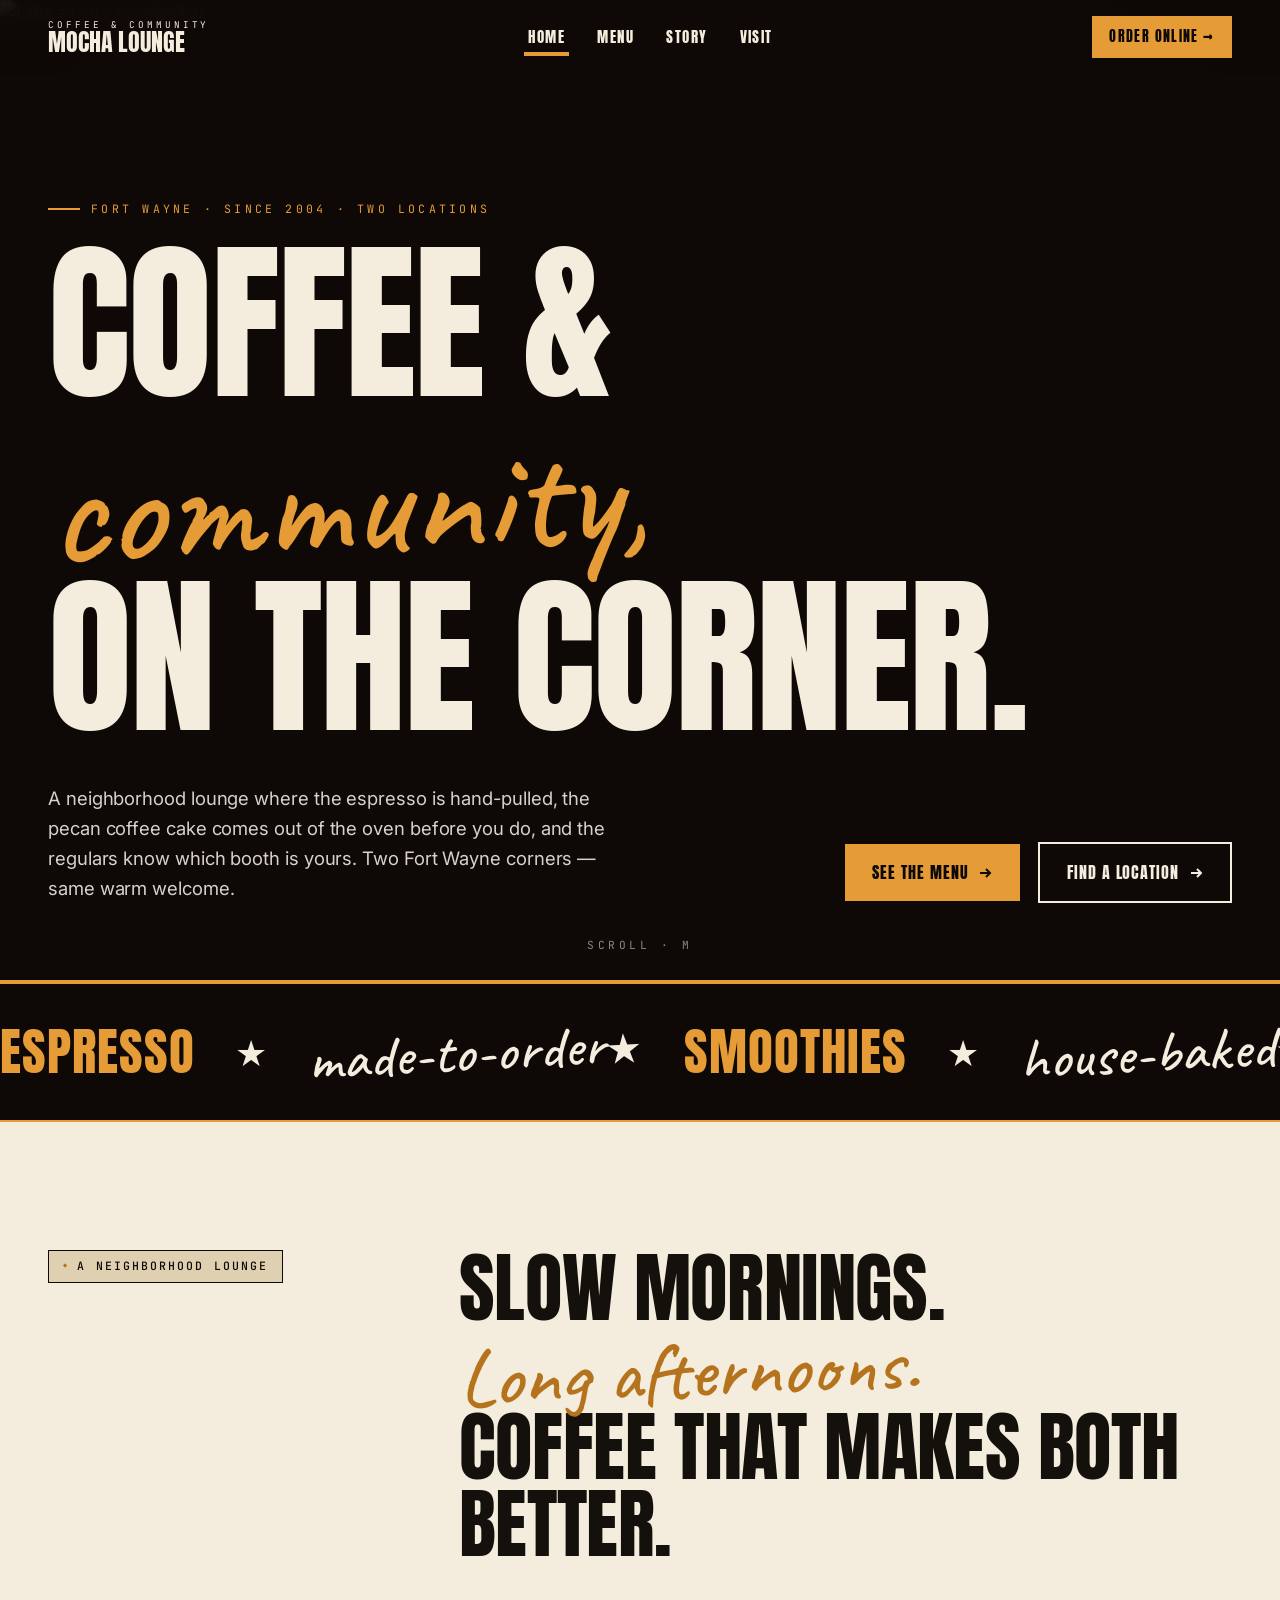
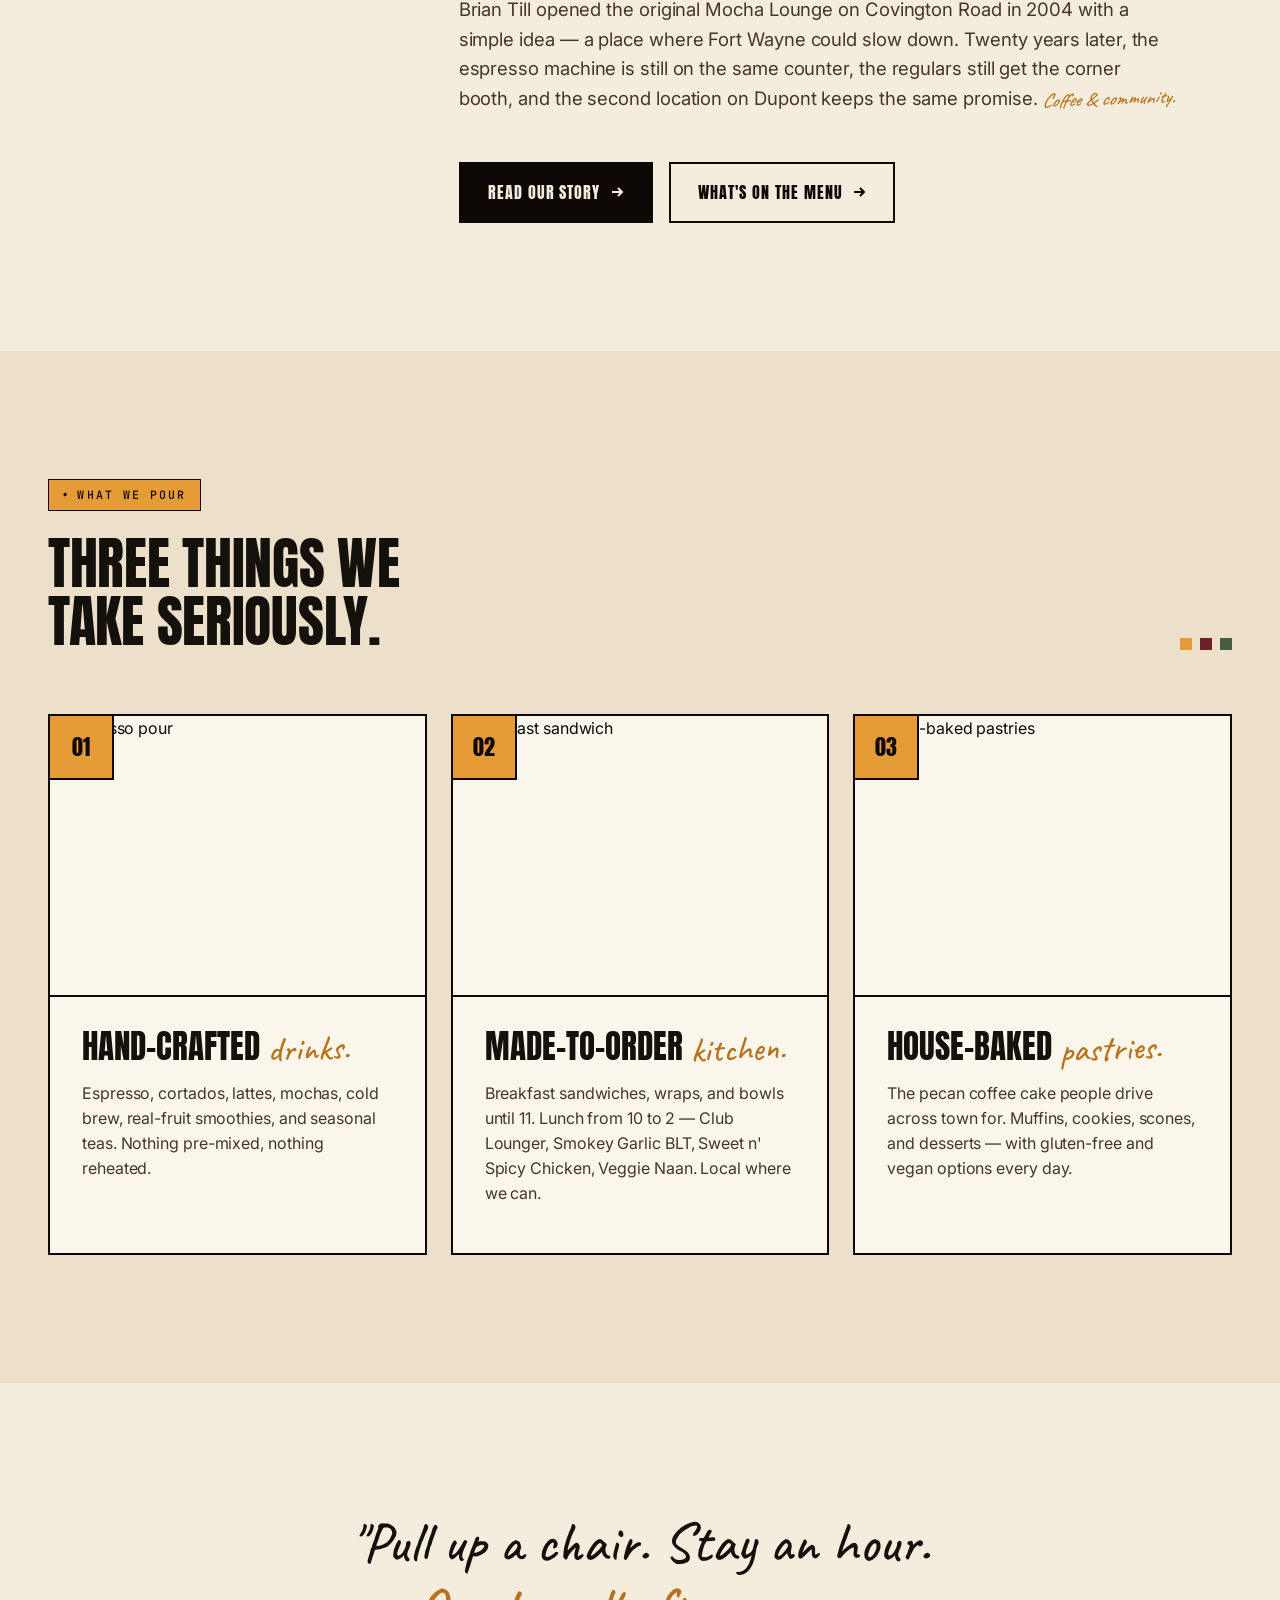
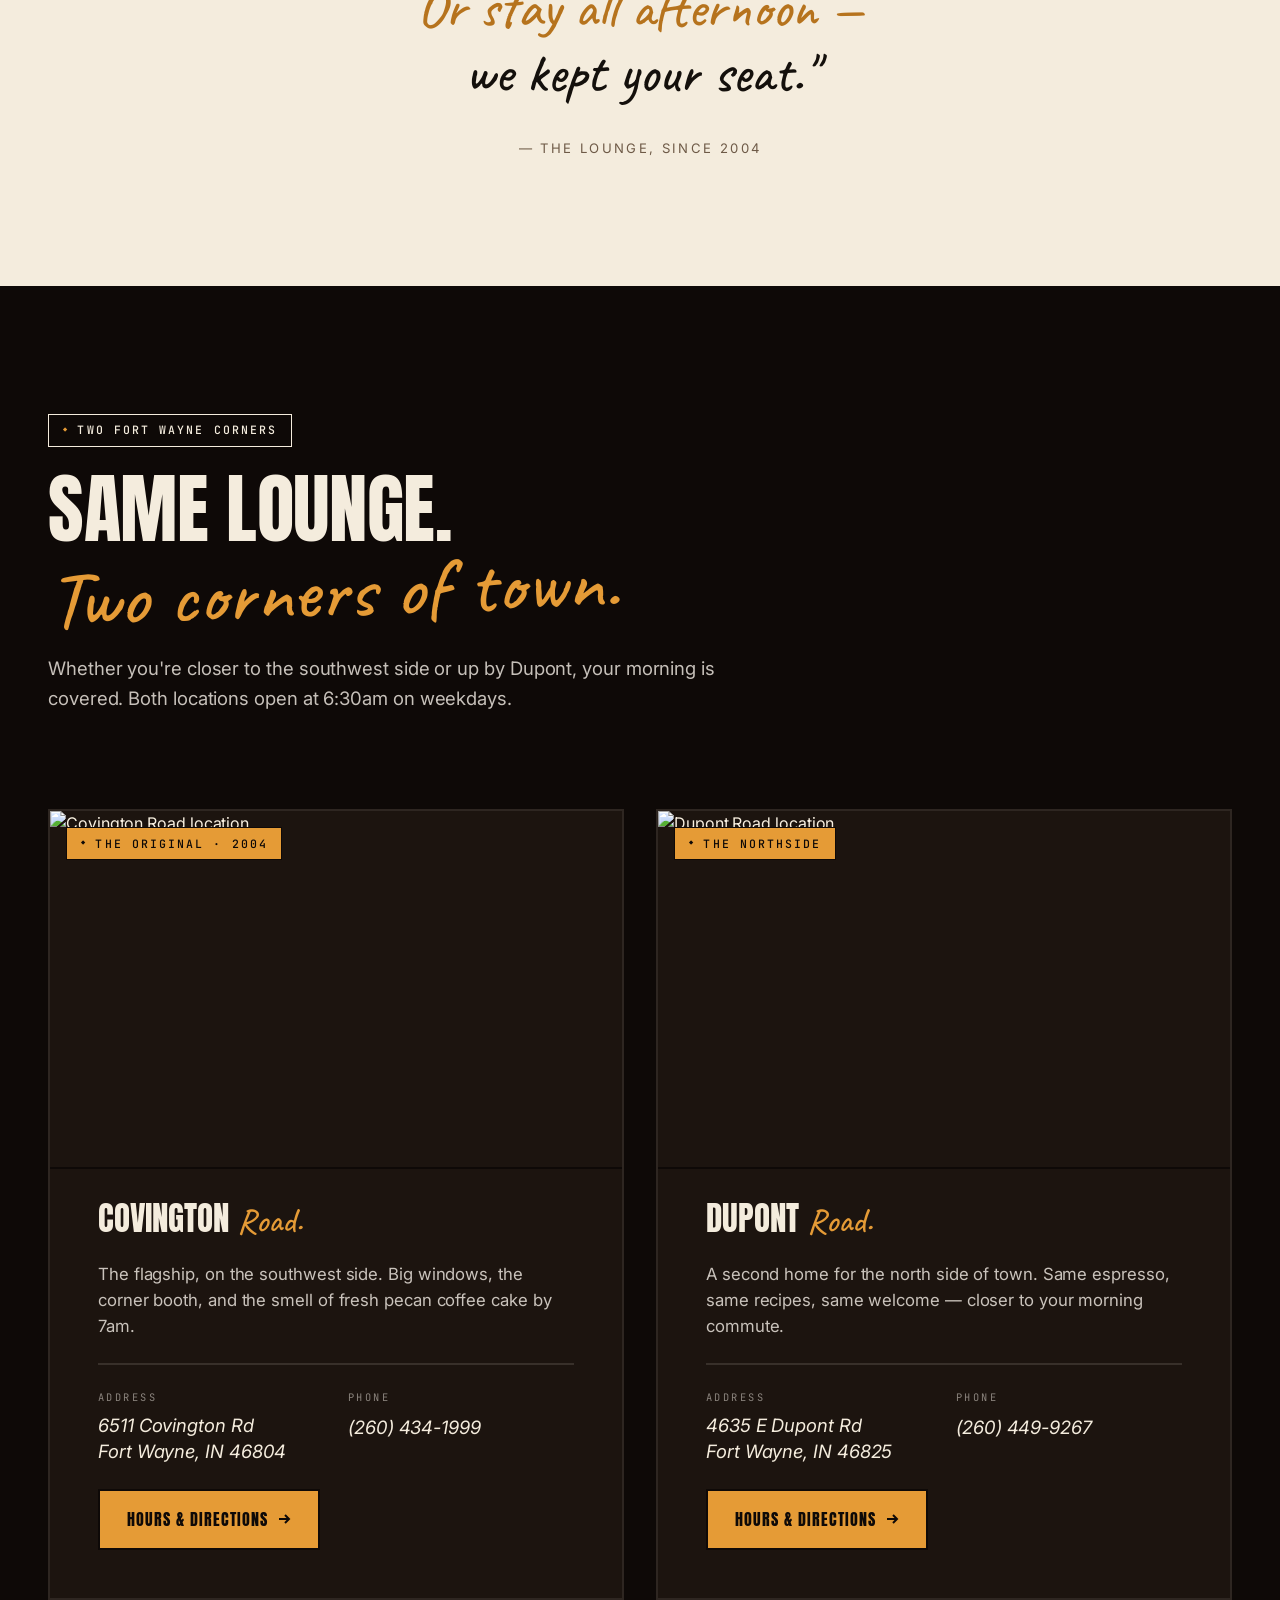
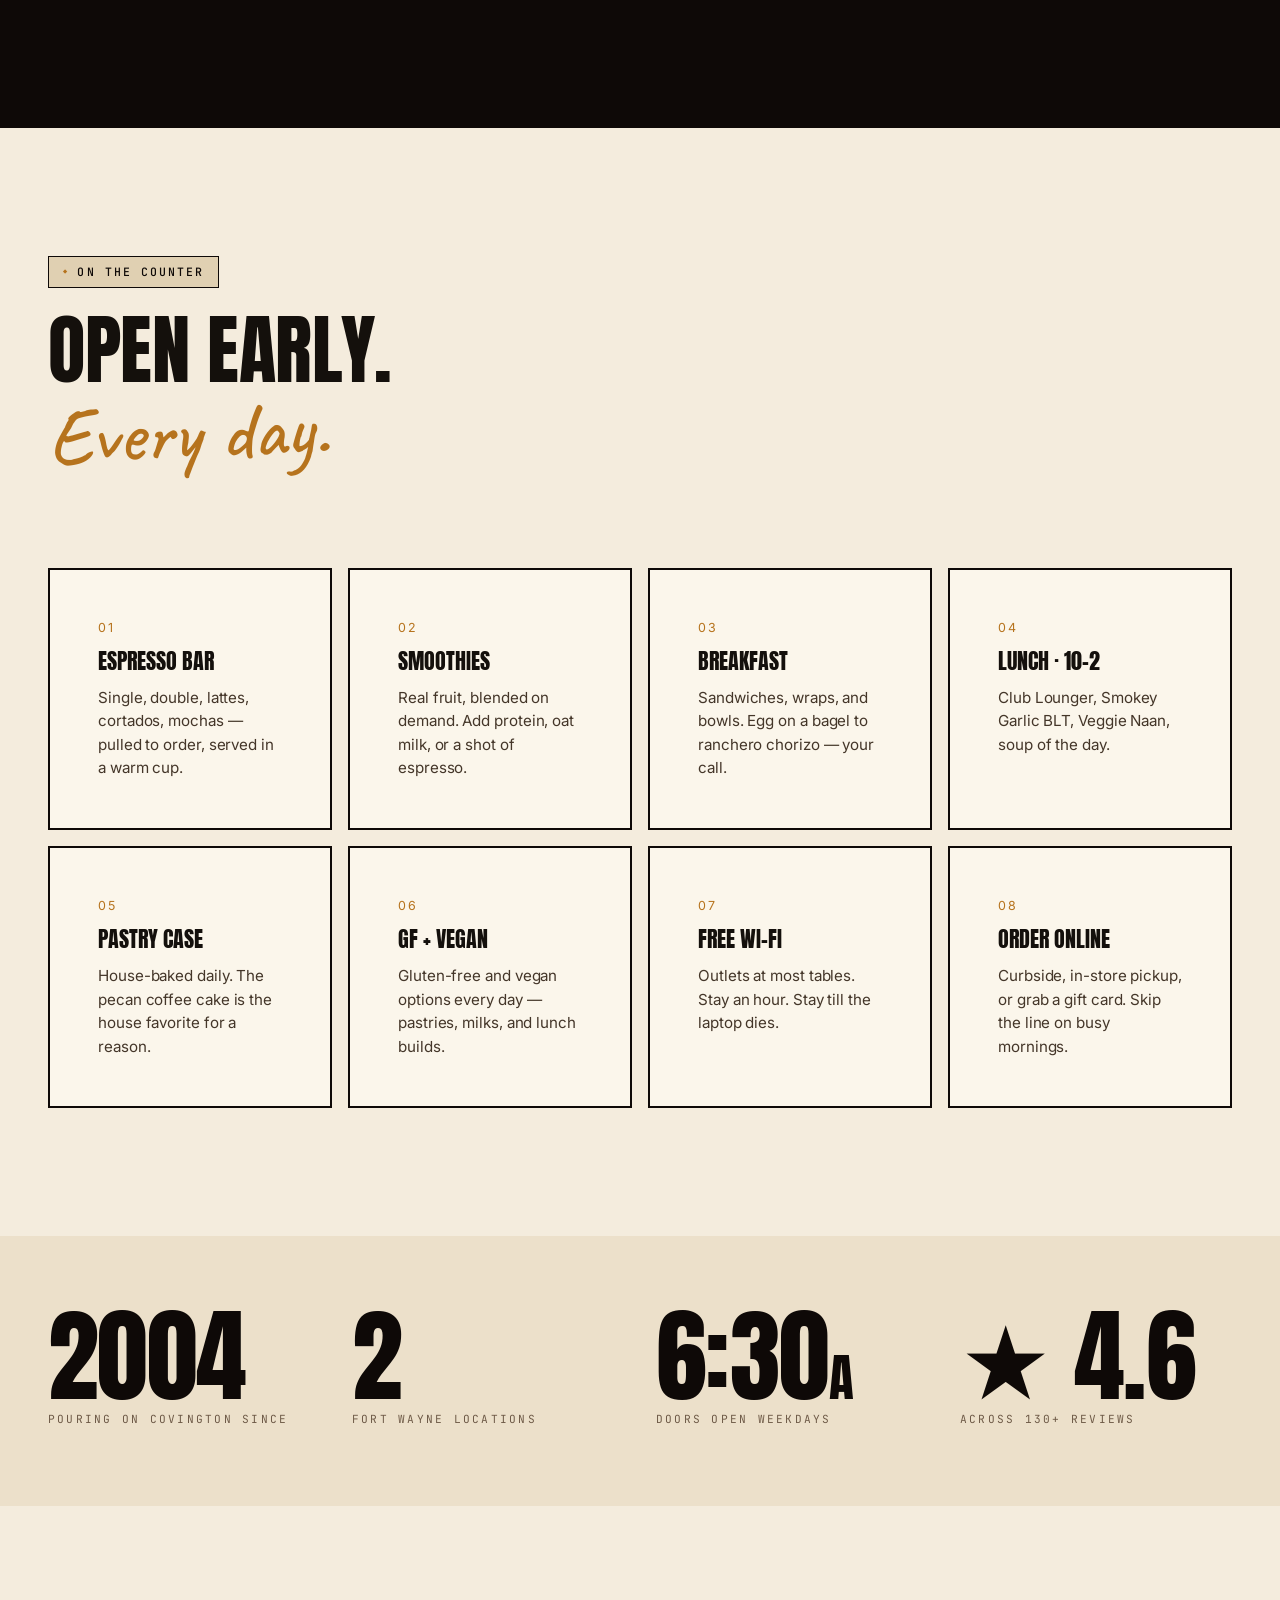
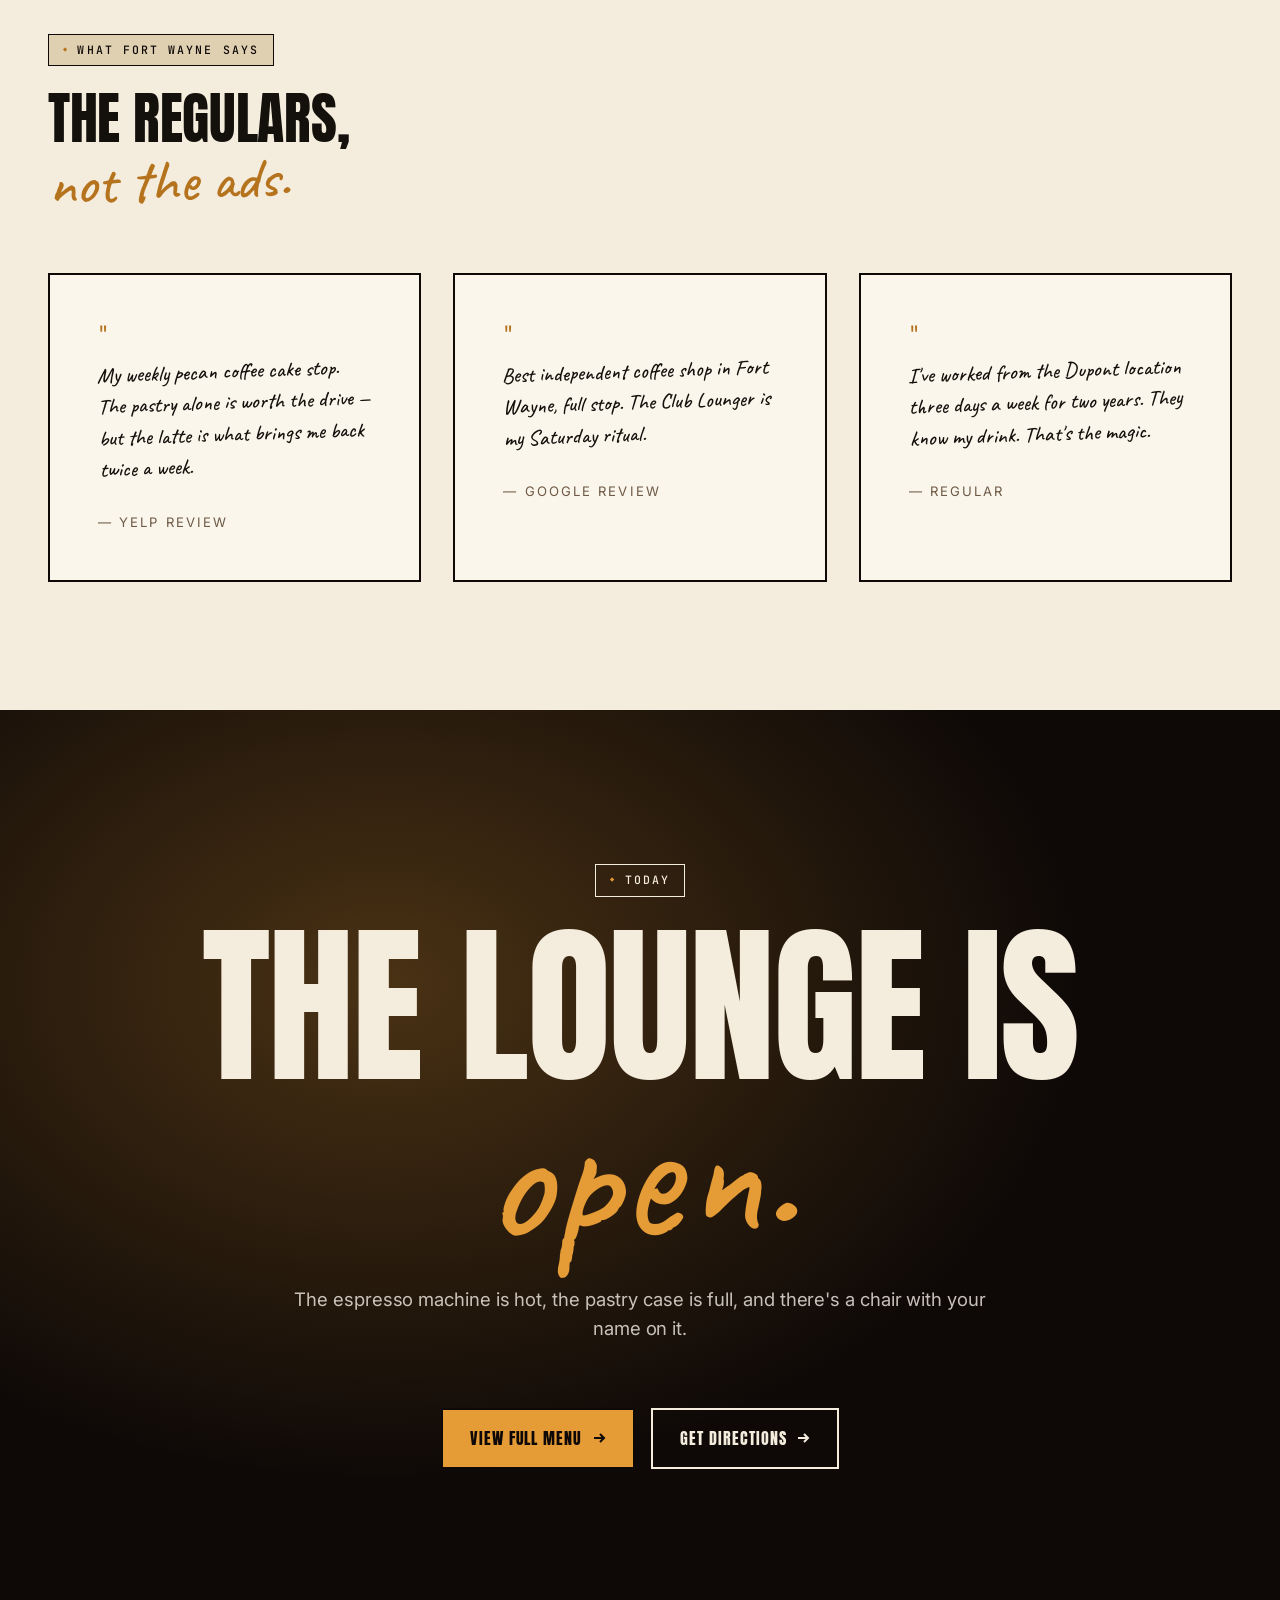
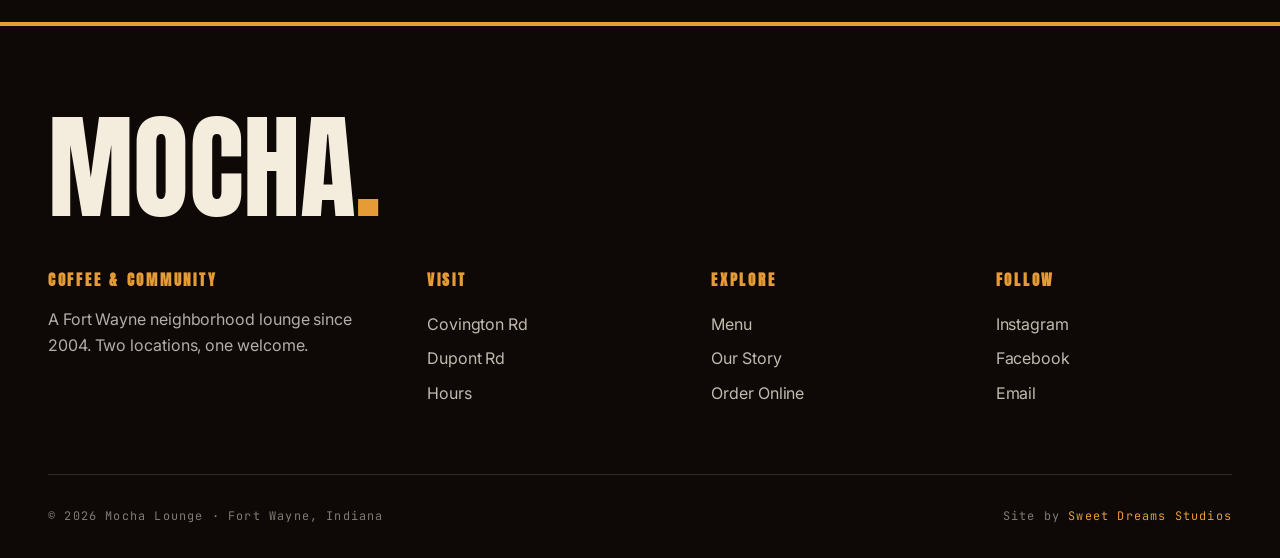
==== commit 61a0a9d9: "Redesign — Anton wordmark + Caveat handwritten + menu-board feel - Match real Mocha Lounge brand ide" ====
--- a/index.html
+++ b/index.html
@@ -11,7 +11,7 @@
 
 <link rel="preconnect" href="https://fonts.googleapis.com" />
 <link rel="preconnect" href="https://fonts.gstatic.com" crossorigin />
-<link href="https://fonts.googleapis.com/css2?family=Bricolage+Grotesque:opsz,wght@12..96,300;12..96,400;12..96,500;12..96,600;12..96,700&family=Fraunces:ital,opsz,wght,SOFT@0,9..144,300;0,9..144,400;1,9..144,300;1,9..144,400&family=Inter:wght@300;400;500;600&display=swap" rel="stylesheet" />
+<link href="https://fonts.googleapis.com/css2?family=Anton&family=Caveat:wght@400;500;600;700&family=Inter:wght@300;400;500;600&family=JetBrains+Mono:wght@400;500&display=swap" rel="stylesheet" />
 <link rel="stylesheet" href="styles/globals.css" />
 <link rel="icon" href="data:image/svg+xml,%3Csvg xmlns='http://www.w3.org/2000/svg' viewBox='0 0 100 100'%3E%3Crect width='100' height='100' fill='%2315100D'/%3E%3Ctext x='50' y='70' text-anchor='middle' font-family='Bricolage Grotesque,Inter,sans-serif' font-weight='700' font-size='62' fill='%23D89B4A'%3EM%3C/text%3E%3C/svg%3E" />
 </head>
@@ -20,8 +20,8 @@
 <!-- Nav -->
 <nav class="nav dark" id="nav">
   <a href="index.html" class="nav-brand">
-    <span class="nav-brand-mark">M</span>
-    <span>Mocha Lounge</span>
+    <span class="nav-tagline">Coffee &amp; Community</span>
+    <span class="nav-wordmark">Mocha Lounge</span>
   </a>
   <div class="nav-links" id="navLinks">
     <a href="index.html" class="nav-link" aria-current="page">Home</a>
--- a/styles/globals.css
+++ b/styles/globals.css
@@ -1,6 +1,6 @@
 /* ==========================================================================
    MOCHA LOUNGE — Design System
-   Modern neighborhood lounge × Fort Wayne community × craft coffee
+   Bold all-caps Anton wordmark × handwritten accents × dark menu-board feel
    ========================================================================== */
 
 *, *::before, *::after { box-sizing: border-box; margin: 0; padding: 0; }
@@ -15,53 +15,46 @@
 
 /* ---------- Tokens ---------- */
 :root {
-  /* Mocha palette — deep cocoa night, warm latte day, honey-amber spark, sage calm */
-  --ink: #15100D;            /* near-black mocha — primary dark */
-  --ink-2: #221913;
-  --ink-3: #2E2218;
-  --bg: #FAF4EC;             /* warm latte cream */
-  --bg-2: #F2E9DA;           /* deeper oat */
-  --bg-3: #EADFCA;           /* toasted oat */
-  --paper: #FFFCF6;
-  --line: #E2D5BC;
-  --line-2: #C9B594;
-
-  --text: #1A130F;
-  --text-soft: #4A3B2F;
-  --text-dim: #7A6552;
-  --text-faint: #A8917A;
-
-  --amber: #D89B4A;          /* honey-amber — primary accent */
-  --amber-deep: #B47930;
-  --amber-glow: rgba(216, 155, 74, 0.22);
-  --sage: #7B8E6E;           /* secondary — botanical calm */
-  --berry: #8B3A4E;          /* rare punch accent */
-
-  /* Typography — modern lounge stack (intentionally distinct from United's Anton/Cormorant) */
-  --font-display: 'Bricolage Grotesque', 'Inter', system-ui, sans-serif;
-  --font-serif: 'Fraunces', 'Georgia', serif;
+  /* Palette — saturated dark cocoa + bold cream + warm amber + a deep wine punch */
+  --ink: #0E0907;            /* near-black charcoal — primary dark */
+  --ink-2: #1C140F;
+  --ink-3: #2A1E15;
+  --bg: #F4ECDD;             /* warm bone cream */
+  --bg-2: #ECE0CA;           /* deeper oat */
+  --bg-3: #E0D0B2;           /* toasted oat */
+  --paper: #FBF6EB;
+  --line: #D9C7A8;
+  --line-2: #B89F77;
+
+  --text: #14100C;
+  --text-soft: #443629;
+  --text-dim: #6E5A47;
+  --text-faint: #9A856B;
+
+  --amber: #E59B36;          /* punchier honey-amber */
+  --amber-deep: #B6731D;
+  --amber-glow: rgba(229, 155, 54, 0.28);
+  --wine: #6E1F2C;           /* deep house wine — stamp accent */
+  --moss: #4A5C3F;           /* secondary natural */
+
+  /* Type — Anton wordmark + Caveat handwritten + Inter body */
+  --font-display: 'Anton', 'Impact', 'Helvetica Neue', sans-serif;
+  --font-script: 'Caveat', 'Comic Sans MS', cursive;
   --font-body: 'Inter', system-ui, sans-serif;
-
-  --s-1: 0.25rem;
-  --s-2: 0.5rem;
-  --s-3: 0.75rem;
-  --s-4: 1rem;
-  --s-5: 1.5rem;
-  --s-6: 2rem;
-  --s-7: 3rem;
-  --s-8: 4rem;
-  --s-9: 6rem;
-  --s-10: 8rem;
-  --s-11: 12rem;
+  --font-mono: 'JetBrains Mono', 'Courier New', monospace;
+
+  --s-1: 0.25rem; --s-2: 0.5rem; --s-3: 0.75rem; --s-4: 1rem;
+  --s-5: 1.5rem; --s-6: 2rem; --s-7: 3rem; --s-8: 4rem;
+  --s-9: 6rem; --s-10: 8rem; --s-11: 12rem;
 
   --max-w: 1400px;
   --gutter: clamp(1.25rem, 4vw, 3rem);
-  --radius: 22px;
-  --radius-lg: 36px;
+  --radius: 4px;
+  --radius-lg: 6px;
   --radius-pill: 999px;
 
   --ease: cubic-bezier(0.22, 1, 0.36, 1);
-  --dur: 420ms;
+  --dur: 380ms;
 }
 
 /* ---------- Base ---------- */
@@ -75,13 +68,19 @@
   overflow-x: hidden;
 }
 
+/* Subtle warm vignette at edges (different from United's paper-grain) */
+body::after {
+  content:''; position: fixed; inset: 0; pointer-events: none; z-index: 1;
+  background: radial-gradient(ellipse at center, transparent 55%, rgba(20, 16, 12, 0.10) 100%);
+  mix-blend-mode: multiply;
+}
+
 .wrap { max-width: var(--max-w); margin: 0 auto; padding-inline: var(--gutter); }
 .section { padding-block: clamp(5rem, 10vw, 9rem); position: relative; }
 .section-tight { padding-block: clamp(3rem, 6vw, 5rem); }
 .section-dark { background: var(--ink); color: var(--bg); }
-.section-dark .text-soft { color: rgba(250, 244, 236, 0.72); }
-.section-dark .text-dim { color: rgba(250, 244, 236, 0.55); }
-.section-dark .line { border-color: rgba(250, 244, 236, 0.15); }
+.section-dark .text-soft { color: rgba(244, 236, 221, 0.72); }
+.section-dark .text-dim { color: rgba(244, 236, 221, 0.55); }
 
 .center { text-align: center; }
 .flex { display: flex; }
@@ -101,81 +100,109 @@
 .grid-3 { grid-template-columns: repeat(3, 1fr); }
 .grid-4 { grid-template-columns: repeat(4, 1fr); }
 .grid-12 { display: grid; grid-template-columns: repeat(12, 1fr); gap: var(--gutter); }
-
-@media (max-width: 920px) {
-  .grid-2, .grid-3, .grid-4 { grid-template-columns: 1fr; }
-}
-
-/* ---------- Typography ---------- */
-.display {
-  font-family: var(--font-display);
-  font-weight: 700;
-  font-variation-settings: 'wdth' 100, 'opsz' 96;
+@media (max-width: 920px) { .grid-2, .grid-3, .grid-4 { grid-template-columns: 1fr; } }
+
+/* ---------- Typography — ALL-CAPS Anton + handwritten script accents ---------- */
+.display, .h-mega, .h-1, .h-2, .h-3, .h-4 {
+  font-family: var(--font-display);
+  font-weight: 400; /* Anton is single-weight */
+  text-transform: uppercase;
+  letter-spacing: -0.005em;
   line-height: 0.94;
-  letter-spacing: -0.035em;
   text-wrap: balance;
 }
-.serif {
-  font-family: var(--font-serif);
-  font-weight: 300;
-  font-style: italic;
-  font-variation-settings: 'opsz' 144, 'SOFT' 50;
-  letter-spacing: -0.01em;
-}
-.h-mega { font-family: var(--font-display); font-weight: 700; font-size: clamp(4.5rem, 13vw, 12rem); line-height: 0.92; letter-spacing: -0.04em; text-wrap: balance; }
-.h-1 { font-family: var(--font-display); font-weight: 600; font-size: clamp(2.5rem, 5.6vw, 5rem); line-height: 1.02; letter-spacing: -0.025em; text-wrap: balance; }
-.h-2 { font-family: var(--font-display); font-weight: 600; font-size: clamp(2rem, 4vw, 3.5rem); line-height: 1.05; letter-spacing: -0.02em; text-wrap: balance; }
-.h-3 { font-family: var(--font-display); font-weight: 600; font-size: clamp(1.5rem, 2.4vw, 2rem); line-height: 1.1; letter-spacing: -0.015em; }
-.h-4 { font-family: var(--font-display); font-weight: 600; font-size: 1.25rem; line-height: 1.2; }
-
-.lead { font-size: clamp(1.05rem, 1.5vw, 1.3rem); line-height: 1.55; color: var(--text-soft); max-width: 62ch; font-weight: 400; }
+
+.display { font-size: clamp(3.5rem, 11vw, 11rem); line-height: 0.92; letter-spacing: -0.01em; }
+.h-mega { font-size: clamp(4.5rem, 13.5vw, 13rem); line-height: 0.9; letter-spacing: -0.012em; }
+.h-1 { font-size: clamp(2.6rem, 6vw, 5.5rem); line-height: 1; }
+.h-2 { font-size: clamp(2rem, 4.4vw, 3.8rem); line-height: 1.02; }
+.h-3 { font-size: clamp(1.5rem, 2.6vw, 2.2rem); line-height: 1.08; letter-spacing: 0; }
+.h-4 { font-size: 1.35rem; line-height: 1.15; letter-spacing: 0; }
+
+/* The script accent — replaces United's italic serif move */
+.serif, .script {
+  font-family: var(--font-script);
+  font-weight: 500;
+  text-transform: none;
+  letter-spacing: 0;
+  font-size: 1.05em;
+  line-height: 0.95;
+  display: inline-block;
+  transform: rotate(-2deg);
+}
+.script-tight { transform: rotate(-1deg); }
+
+.lead { font-size: clamp(1.05rem, 1.45vw, 1.2rem); line-height: 1.6; color: var(--text-soft); max-width: 60ch; font-weight: 400; }
 .text-soft { color: var(--text-soft); }
 .text-dim { color: var(--text-dim); }
 .text-faint { color: var(--text-faint); }
 .text-amber { color: var(--amber-deep); }
-.text-sage { color: var(--sage); }
-.text-berry { color: var(--berry); }
-
-/* Pill eyebrow — distinct from United's "001 — title" mono numbering */
+.text-wine { color: var(--wine); }
+.text-moss { color: var(--moss); }
+.section-dark .text-amber { color: var(--amber); }
+
+/* Stamp-style eyebrow — ticker label vibe instead of pill */
 .pill {
   display: inline-flex;
   align-items: center;
-  gap: 0.5rem;
-  padding: 0.45rem 0.95rem;
-  border: 1px solid var(--line-2);
-  border-radius: var(--radius-pill);
-  font-size: 0.75rem;
+  gap: 0.55rem;
+  padding: 0.4rem 0.85rem;
+  font-family: var(--font-mono);
+  font-size: 0.72rem;
   font-weight: 500;
+  letter-spacing: 0.18em;
+  text-transform: uppercase;
+  color: var(--ink);
+  background: var(--bg-3);
+  border: 1px solid var(--ink);
+  border-radius: 0;
+  position: relative;
+}
+.pill::before { content: '◆'; font-size: 0.6em; color: var(--amber-deep); }
+.pill-amber { background: var(--amber); border-color: var(--ink); color: var(--ink); }
+.pill-amber::before { color: var(--ink); }
+.pill-dark { background: transparent; border-color: var(--bg); color: var(--bg); }
+.pill-dark::before { color: var(--amber); }
+.pill-wine { background: var(--wine); border-color: var(--wine); color: var(--bg); }
+.pill-wine::before { color: var(--amber); }
+
+/* Stamp — rotated rectangular badge */
+.stamp {
+  display: inline-block;
+  padding: 0.6rem 1rem;
+  border: 2px solid var(--wine);
+  color: var(--wine);
+  font-family: var(--font-display);
+  font-size: 0.95rem;
   letter-spacing: 0.12em;
   text-transform: uppercase;
-  color: var(--text-soft);
+  transform: rotate(-4deg);
   background: var(--paper);
 }
-.pill-amber { background: var(--amber-glow); border-color: transparent; color: var(--amber-deep); }
-.pill-dark { background: rgba(255,252,246,0.08); border-color: rgba(255,252,246,0.2); color: var(--bg); }
-.pill-dot::before { content:''; width:6px; height:6px; border-radius: 50%; background: currentColor; }
 
 /* ---------- Buttons ---------- */
 .btn {
   display: inline-flex;
   align-items: center;
   gap: 0.6rem;
-  padding: 1rem 1.6rem;
-  border-radius: var(--radius-pill);
-  font-weight: 500;
-  font-size: 0.95rem;
-  letter-spacing: -0.005em;
-  border: 1px solid var(--ink);
+  padding: 1rem 1.7rem;
+  border-radius: 0; /* sharp — no pills */
+  font-family: var(--font-display);
+  font-size: 1rem;
+  letter-spacing: 0.06em;
+  text-transform: uppercase;
+  border: 2px solid var(--ink);
   color: var(--ink);
-  transition: transform var(--dur) var(--ease), background var(--dur) var(--ease), color var(--dur) var(--ease);
-}
-.btn:hover { transform: translateY(-2px); }
+  background: transparent;
+  transition: transform var(--dur) var(--ease), background var(--dur) var(--ease), color var(--dur) var(--ease), box-shadow var(--dur) var(--ease);
+}
+.btn:hover { transform: translate(-2px, -2px); box-shadow: 4px 4px 0 var(--ink); }
 .btn-primary { background: var(--ink); color: var(--bg); }
-.btn-primary:hover { background: var(--amber-deep); border-color: var(--amber-deep); color: var(--ink); }
-.btn-amber { background: var(--amber); color: var(--ink); border-color: var(--amber); }
-.btn-amber:hover { background: var(--amber-deep); border-color: var(--amber-deep); }
-.btn-ghost-light { color: var(--bg); border-color: var(--bg); background: transparent; }
-.btn-ghost-light:hover { background: var(--bg); color: var(--ink); }
+.btn-primary:hover { background: var(--amber); border-color: var(--ink); color: var(--ink); box-shadow: 4px 4px 0 var(--ink); }
+.btn-amber { background: var(--amber); color: var(--ink); border-color: var(--ink); }
+.btn-amber:hover { box-shadow: 4px 4px 0 var(--ink); }
+.btn-ghost-light { color: var(--bg); border-color: var(--bg); }
+.btn-ghost-light:hover { background: var(--amber); color: var(--ink); border-color: var(--amber); box-shadow: 4px 4px 0 var(--bg); }
 .btn-arrow svg { transition: transform var(--dur) var(--ease); width: 14px; height: 14px; }
 .btn-arrow:hover svg { transform: translateX(4px); }
 
@@ -183,41 +210,79 @@
 .nav {
   position: fixed; inset: 0 0 auto 0; z-index: 50;
   display: flex; align-items: center; justify-content: space-between;
-  padding: 1.1rem var(--gutter);
-  background: rgba(250, 244, 236, 0.78);
+  padding: 1rem var(--gutter);
+  background: rgba(244, 236, 221, 0.8);
   backdrop-filter: blur(14px) saturate(140%);
-  border-bottom: 1px solid transparent;
+  border-bottom: 2px solid transparent;
   transition: background var(--dur) var(--ease), border-color var(--dur) var(--ease);
 }
-.nav.scrolled { background: rgba(250, 244, 236, 0.92); border-bottom-color: var(--line); }
-.nav.dark { background: rgba(21, 16, 13, 0.55); }
-.nav.dark.scrolled { background: rgba(21, 16, 13, 0.92); border-bottom-color: rgba(250,244,236,0.12); color: var(--bg); }
-.nav.dark .nav-brand-mark, .nav.dark .nav-link { color: var(--bg); }
-.nav-brand { display: flex; align-items: center; gap: 0.6rem; font-family: var(--font-display); font-weight: 700; font-size: 1.4rem; letter-spacing: -0.025em; }
-.nav-brand-mark {
-  width: 34px; height: 34px; border-radius: 50%;
-  background: var(--ink); color: var(--amber);
-  display: grid; place-items: center;
-  font-family: var(--font-display); font-weight: 700; font-size: 1.05rem;
-}
-.nav-links { display: flex; gap: 2.2rem; }
-.nav-link { font-size: 0.92rem; color: var(--text-soft); position: relative; padding: 0.3rem 0; transition: color var(--dur) var(--ease); }
+.nav.scrolled { background: rgba(244, 236, 221, 0.96); border-bottom-color: var(--ink); }
+.nav.dark { background: rgba(14, 9, 7, 0.6); color: var(--bg); }
+.nav.dark.scrolled { background: rgba(14, 9, 7, 0.96); border-bottom-color: var(--amber); }
+.nav.dark .nav-link, .nav.dark .nav-tagline, .nav.dark .nav-wordmark { color: var(--bg); }
+
+/* Stacked wordmark — matches Mocha Lounge's actual brand identity */
+.nav-brand {
+  display: flex; flex-direction: column; align-items: flex-start;
+  line-height: 0.85;
+}
+.nav-tagline {
+  font-family: var(--font-mono);
+  font-size: 0.58rem;
+  letter-spacing: 0.32em;
+  text-transform: uppercase;
+  color: var(--text-soft);
+  margin-bottom: 2px;
+}
+.nav-wordmark {
+  font-family: var(--font-display);
+  font-size: 1.5rem;
+  letter-spacing: -0.005em;
+  text-transform: uppercase;
+  color: var(--ink);
+}
+
+.nav-links { display: flex; gap: 2rem; }
+.nav-link {
+  font-family: var(--font-display);
+  font-size: 0.92rem;
+  letter-spacing: 0.1em;
+  text-transform: uppercase;
+  color: var(--text-soft);
+  position: relative;
+  padding: 0.3rem 0;
+  transition: color var(--dur) var(--ease);
+}
 .nav-link:hover, .nav-link[aria-current="page"] { color: var(--ink); }
-.nav-link[aria-current="page"]::after { content:''; position: absolute; left:0; right:0; bottom:-2px; height: 2px; background: var(--amber); border-radius: 2px; }
+.nav-link[aria-current="page"]::after {
+  content:''; position: absolute; left: -4px; right: -4px; bottom: -3px;
+  height: 4px; background: var(--amber);
+}
 .nav.dark .nav-link[aria-current="page"]::after { background: var(--amber); }
-.nav-cta { display: inline-flex; align-items:center; gap: 0.45rem; padding: 0.7rem 1.2rem; border-radius: var(--radius-pill); background: var(--ink); color: var(--bg); font-size: 0.88rem; font-weight: 500; transition: background var(--dur) var(--ease); }
-.nav-cta:hover { background: var(--amber-deep); color: var(--ink); }
+
+.nav-cta {
+  display: inline-flex; align-items: center; gap: 0.4rem;
+  padding: 0.65rem 1.1rem;
+  font-family: var(--font-display);
+  font-size: 0.85rem;
+  letter-spacing: 0.1em;
+  text-transform: uppercase;
+  background: var(--ink); color: var(--bg);
+  transition: background var(--dur) var(--ease);
+}
+.nav-cta:hover { background: var(--amber); color: var(--ink); }
 .nav.dark .nav-cta { background: var(--amber); color: var(--ink); }
+.nav.dark .nav-cta:hover { background: var(--bg); }
 .nav-toggle { display: none; flex-direction: column; gap: 5px; padding: 8px; }
-.nav-toggle span { width: 22px; height: 2px; background: currentColor; border-radius: 2px; }
+.nav-toggle span { width: 22px; height: 2px; background: currentColor; }
 
 @media (max-width: 820px) {
-  .nav-links { display: none; position: absolute; top: 100%; left: 0; right: 0; flex-direction: column; gap: 0; background: var(--paper); padding: 1rem var(--gutter); border-bottom: 1px solid var(--line); }
+  .nav-links { display: none; position: absolute; top: 100%; left: 0; right: 0; flex-direction: column; gap: 0; background: var(--paper); padding: 1rem var(--gutter); border-bottom: 2px solid var(--ink); }
   .nav-links.open { display: flex; }
   .nav-links .nav-link { padding: 0.9rem 0; border-bottom: 1px solid var(--line); }
   .nav-toggle { display: flex; }
   .nav-cta { display: none; }
-  .nav.dark .nav-links { background: var(--ink); }
+  .nav.dark .nav-links { background: var(--ink); border-bottom-color: var(--amber); }
 }
 
 /* ---------- Hero ---------- */
@@ -227,93 +292,145 @@
   background: var(--ink); color: var(--bg);
   overflow: hidden;
   padding-top: 6rem;
+  border-bottom: 2px solid var(--amber);
 }
 .hero-bg { position: absolute; inset: 0; z-index: 0; }
-.hero-bg img { width: 100%; height: 100%; object-fit: cover; opacity: 0.55; filter: saturate(0.85) contrast(1.05); }
+.hero-bg img {
+  width: 100%; height: 100%; object-fit: cover;
+  opacity: 0.4;
+  filter: saturate(0.5) contrast(1.15) sepia(0.25);
+}
 .hero-bg::after {
-  content:''; position:absolute; inset: 0;
-  background: linear-gradient(170deg, rgba(21,16,13,0.65) 0%, rgba(21,16,13,0.35) 35%, rgba(21,16,13,0.85) 100%),
-              radial-gradient(circle at 80% 20%, var(--amber-glow), transparent 60%);
+  content:''; position: absolute; inset: 0;
+  background: linear-gradient(180deg, rgba(14,9,7,0.55) 0%, rgba(14,9,7,0.4) 40%, rgba(14,9,7,0.92) 100%);
 }
 .hero-content { position: relative; z-index: 2; flex: 1; display: flex; flex-direction: column; justify-content: flex-end; padding-block: clamp(3rem, 8vw, 6rem) clamp(3rem, 6vw, 5rem); }
 .hero-bottom { display: grid; grid-template-columns: 1.1fr 1fr; gap: var(--s-7); align-items: end; margin-top: 3rem; }
 @media (max-width: 920px) { .hero-bottom { grid-template-columns: 1fr; } }
-.hero-tag { display: inline-flex; align-items: center; gap: 0.7rem; font-size: 0.78rem; letter-spacing: 0.18em; text-transform: uppercase; color: var(--amber); }
-.hero-tag::before { content:''; width: 28px; height: 1px; background: var(--amber); }
+
+.hero-tag {
+  display: inline-flex; align-items: center; gap: 0.7rem;
+  font-family: var(--font-mono);
+  font-size: 0.72rem; letter-spacing: 0.28em;
+  text-transform: uppercase; color: var(--amber);
+}
+.hero-tag::before { content:''; width: 32px; height: 2px; background: var(--amber); }
+
 .hero-mark {
-  position: absolute; bottom: 2rem; left: 50%; transform: translateX(-50%);
-  font-size: 0.7rem; letter-spacing: 0.32em; text-transform: uppercase; color: rgba(250,244,236,0.6);
-}
-
-/* ---------- Marquee ---------- */
-.marquee { padding: 1.6rem 0; background: var(--bg-2); border-block: 1px solid var(--line); overflow: hidden; }
+  position: absolute; bottom: 1.6rem; left: 50%; transform: translateX(-50%);
+  font-family: var(--font-mono);
+  font-size: 0.7rem; letter-spacing: 0.32em; text-transform: uppercase;
+  color: rgba(244,236,221,0.55);
+}
+
+/* ---------- Marquee — bold ticker tape ---------- */
+.marquee {
+  padding: 0; background: var(--ink); color: var(--amber);
+  overflow: hidden; border-block: 2px solid var(--amber);
+}
 .marquee-track {
-  display: flex; gap: 3rem; white-space: nowrap;
-  animation: scroll 38s linear infinite;
-  font-family: var(--font-display); font-weight: 600; font-size: clamp(1.6rem, 3.2vw, 2.6rem);
-  color: var(--ink);
-}
-.marquee-item { display: inline-flex; align-items: center; gap: 3rem; }
-.marquee-item::after { content: '◆'; color: var(--amber); font-size: 0.7em; }
-.marquee-serif { font-family: var(--font-serif); font-style: italic; font-weight: 300; color: var(--amber-deep); }
+  display: flex; gap: 2.5rem; white-space: nowrap;
+  animation: scroll 32s linear infinite;
+  font-family: var(--font-display);
+  font-size: clamp(2rem, 4vw, 3.5rem);
+  text-transform: uppercase;
+  padding: 1.4rem 0;
+  letter-spacing: 0.02em;
+}
+.marquee-item { display: inline-flex; align-items: center; gap: 2.5rem; }
+.marquee-item::after { content: '★'; color: var(--bg); font-size: 0.7em; }
+.marquee-serif {
+  font-family: var(--font-script);
+  font-weight: 500;
+  text-transform: none;
+  font-size: 1.15em;
+  color: var(--bg);
+  transform: rotate(-3deg);
+  display: inline-block;
+}
 @keyframes scroll { from { transform: translateX(0); } to { transform: translateX(-50%); } }
 
-/* ---------- Cards ---------- */
+/* ---------- Cards — sharp menu-board cards w/ heavy borders ---------- */
 .card {
   background: var(--paper);
-  border: 1px solid var(--line);
-  border-radius: var(--radius);
+  border: 2px solid var(--ink);
+  border-radius: 0;
   padding: var(--s-7);
   transition: transform var(--dur) var(--ease), box-shadow var(--dur) var(--ease);
 }
-.card:hover { transform: translateY(-3px); box-shadow: 0 18px 40px -20px rgba(21,16,13,0.18); }
-
-/* Curved pillar — different from United's boxy pillar with /num */
+.card:hover { transform: translate(-3px, -3px); box-shadow: 6px 6px 0 var(--ink); }
+
 .lounge-card {
   position: relative; overflow: hidden;
   background: var(--paper);
-  border-radius: var(--radius-lg);
-  border: 1px solid var(--line);
+  border: 2px solid var(--ink);
+  border-radius: 0;
   display: flex; flex-direction: column;
-  transition: transform var(--dur) var(--ease);
-}
-.lounge-card:hover { transform: translateY(-4px); }
-.lounge-card-img { aspect-ratio: 4/3; overflow: hidden; }
-.lounge-card-img img { width: 100%; height: 100%; object-fit: cover; transition: transform 1.2s var(--ease); }
+  transition: transform var(--dur) var(--ease), box-shadow var(--dur) var(--ease);
+}
+.lounge-card:hover { transform: translate(-4px, -4px); box-shadow: 8px 8px 0 var(--amber); }
+.lounge-card-img { aspect-ratio: 4/3; overflow: hidden; border-bottom: 2px solid var(--ink); }
+.lounge-card-img img { width: 100%; height: 100%; object-fit: cover; transition: transform 1.2s var(--ease); filter: contrast(1.05); }
 .lounge-card:hover .lounge-card-img img { transform: scale(1.05); }
 .lounge-card-body { padding: var(--s-6) var(--s-6) var(--s-7); }
+
+/* Square stamp badge (was circular) */
 .lounge-badge {
-  position: absolute; top: 1.25rem; left: 1.25rem; z-index: 2;
-  width: 56px; height: 56px; border-radius: 50%;
+  position: absolute; top: 0; left: 0; z-index: 2;
+  width: 64px; height: 64px;
   background: var(--amber); color: var(--ink);
   display: grid; place-items: center;
-  font-family: var(--font-display); font-weight: 700; font-size: 1.05rem;
-  box-shadow: 0 6px 20px -6px rgba(0,0,0,0.4);
+  font-family: var(--font-display);
+  font-size: 1.4rem;
+  border-right: 2px solid var(--ink);
+  border-bottom: 2px solid var(--ink);
 }
 
 .menu-row {
   display: grid; grid-template-columns: 1fr auto; gap: var(--s-5);
-  padding: var(--s-5) 0; border-bottom: 1px solid var(--line);
+  padding: var(--s-5) 0;
+  border-bottom: 1px dashed var(--line-2);
   align-items: baseline;
 }
 .menu-row:last-child { border-bottom: none; }
-.menu-row-name { font-family: var(--font-display); font-weight: 600; font-size: 1.15rem; }
-.menu-row-desc { color: var(--text-dim); font-size: 0.92rem; margin-top: 0.25rem; max-width: 56ch; }
-.menu-row-price { font-family: var(--font-serif); font-style: italic; font-size: 1.4rem; color: var(--amber-deep); }
+.menu-row-name {
+  font-family: var(--font-display);
+  font-size: 1.3rem;
+  text-transform: uppercase;
+  letter-spacing: 0.005em;
+}
+.menu-row-desc { color: var(--text-dim); font-size: 0.92rem; margin-top: 0.3rem; max-width: 56ch; font-weight: 400; }
+.menu-row-price {
+  font-family: var(--font-display);
+  font-size: 1.5rem;
+  color: var(--amber-deep);
+  letter-spacing: 0.005em;
+}
+.section-dark .menu-row-price { color: var(--amber); }
+.section-dark .menu-row { border-color: rgba(244,236,221,0.18); }
 
 .location-card {
   background: var(--paper);
-  border: 1px solid var(--line);
-  border-radius: var(--radius-lg);
+  border: 2px solid var(--ink);
+  border-radius: 0;
   overflow: hidden;
   display: flex; flex-direction: column;
 }
-.location-img { aspect-ratio: 16/10; overflow: hidden; position: relative; }
-.location-img img { width: 100%; height: 100%; object-fit: cover; }
-.location-tag { position: absolute; top: 1.25rem; left: 1.25rem; }
+.location-img { aspect-ratio: 16/10; overflow: hidden; position: relative; border-bottom: 2px solid var(--ink); }
+.location-img img { width: 100%; height: 100%; object-fit: cover; filter: contrast(1.05); }
+.location-tag { position: absolute; top: 1rem; left: 1rem; }
 .location-body { padding: var(--s-6) var(--s-7) var(--s-7); display: flex; flex-direction: column; gap: var(--s-5); }
-.location-meta { display: grid; grid-template-columns: 1fr 1fr; gap: var(--s-5); padding-top: var(--s-5); border-top: 1px solid var(--line); }
-.location-label { font-size: 0.7rem; letter-spacing: 0.2em; text-transform: uppercase; color: var(--text-dim); }
+.location-meta {
+  display: grid; grid-template-columns: 1fr 1fr; gap: var(--s-5);
+  padding-top: var(--s-5); border-top: 2px solid var(--ink);
+}
+.location-label {
+  font-family: var(--font-mono);
+  font-size: 0.65rem;
+  letter-spacing: 0.24em;
+  text-transform: uppercase;
+  color: var(--text-dim);
+}
 
 /* ---------- Reveal animation ---------- */
 [data-reveal] { opacity: 0; transform: translateY(28px); transition: opacity 800ms var(--ease), transform 800ms var(--ease); }
@@ -326,59 +443,118 @@
 @keyframes fadeUp { from { opacity:0; transform: translateY(24px); } to { opacity: 1; transform: none; } }
 
 /* ---------- Footer ---------- */
-.footer { background: var(--ink); color: var(--bg); padding: clamp(4rem, 7vw, 6rem) 0 2rem; position: relative; overflow: hidden; }
-.footer::before { content:''; position:absolute; inset: 0 0 auto 0; height: 1px; background: linear-gradient(90deg, transparent, var(--amber), transparent); }
-.footer-brand { font-family: var(--font-display); font-weight: 700; font-size: clamp(3rem, 7vw, 6rem); letter-spacing: -0.04em; line-height: 1; }
+.footer { background: var(--ink); color: var(--bg); padding: clamp(4rem, 7vw, 6rem) 0 2rem; position: relative; overflow: hidden; border-top: 4px solid var(--amber); }
+.footer-brand {
+  font-family: var(--font-display);
+  font-size: clamp(4rem, 9vw, 8rem);
+  letter-spacing: -0.005em;
+  text-transform: uppercase;
+  line-height: 0.9;
+}
+.footer-tagline {
+  font-family: var(--font-script);
+  font-size: clamp(1.6rem, 3vw, 2.4rem);
+  color: var(--amber);
+  transform: rotate(-3deg);
+  display: inline-block;
+  margin-top: 0.5rem;
+}
 .footer-grid { display: grid; grid-template-columns: 1.4fr 1fr 1fr 1fr; gap: var(--s-7); margin-top: 3rem; }
 @media (max-width: 820px) { .footer-grid { grid-template-columns: 1fr 1fr; } }
-.footer-col h4 { font-family: var(--font-display); font-weight: 600; font-size: 0.85rem; letter-spacing: 0.18em; text-transform: uppercase; color: var(--amber); margin-bottom: 1rem; }
+.footer-col h4 {
+  font-family: var(--font-display);
+  font-size: 0.95rem;
+  letter-spacing: 0.18em;
+  text-transform: uppercase;
+  color: var(--amber);
+  margin-bottom: 1rem;
+}
 .footer-col ul li { padding: 0.3rem 0; }
-.footer-col a { color: rgba(250,244,236,0.78); transition: color var(--dur) var(--ease); }
+.footer-col a { color: rgba(244,236,221,0.78); transition: color var(--dur) var(--ease); }
 .footer-col a:hover { color: var(--amber); }
-.footer-bottom { display: flex; justify-content: space-between; gap: 1rem; flex-wrap: wrap; margin-top: 4rem; padding-top: 2rem; border-top: 1px solid rgba(250,244,236,0.12); font-size: 0.82rem; color: rgba(250,244,236,0.5); }
+.footer-bottom {
+  display: flex; justify-content: space-between; gap: 1rem; flex-wrap: wrap;
+  margin-top: 4rem; padding-top: 2rem;
+  border-top: 1px solid rgba(244,236,221,0.15);
+  font-family: var(--font-mono);
+  font-size: 0.74rem; letter-spacing: 0.1em;
+  color: rgba(244,236,221,0.5);
+}
 .footer-bottom a { color: var(--amber); }
 
-/* ---------- Quote / large pull ---------- */
+/* ---------- Pull quote — handwritten ---------- */
 .pull-quote {
-  font-family: var(--font-serif);
-  font-style: italic; font-weight: 300;
-  font-size: clamp(1.6rem, 3.2vw, 2.8rem);
-  line-height: 1.35;
-  letter-spacing: -0.015em;
+  font-family: var(--font-script);
+  font-weight: 500;
+  font-size: clamp(2rem, 4.4vw, 3.6rem);
+  line-height: 1.15;
+  letter-spacing: 0;
   color: var(--text);
   text-wrap: balance;
-}
+  transform: rotate(-1deg);
+  display: inline-block;
+}
+.section-dark .pull-quote { color: var(--bg); }
 
 /* ---------- Stats ---------- */
-.stat-num { font-family: var(--font-display); font-weight: 700; font-size: clamp(3.5rem, 7vw, 6rem); line-height: 0.9; color: var(--amber-deep); letter-spacing: -0.035em; }
+.stat-num {
+  font-family: var(--font-display);
+  font-size: clamp(4rem, 8vw, 7rem);
+  line-height: 0.85;
+  color: var(--ink);
+  letter-spacing: -0.005em;
+  text-transform: uppercase;
+}
 .section-dark .stat-num { color: var(--amber); }
-.stat-label { font-size: 0.78rem; letter-spacing: 0.18em; text-transform: uppercase; color: var(--text-dim); margin-top: 0.6rem; }
-.section-dark .stat-label { color: rgba(250,244,236,0.6); }
+.stat-label {
+  font-family: var(--font-mono);
+  font-size: 0.7rem; letter-spacing: 0.2em;
+  text-transform: uppercase;
+  color: var(--text-dim);
+  margin-top: 0.7rem;
+}
+.section-dark .stat-label { color: rgba(244,236,221,0.6); }
 
 /* ---------- Map block ---------- */
-.map-frame { width: 100%; aspect-ratio: 16/9; border: 1px solid var(--line); border-radius: var(--radius); overflow: hidden; background: var(--bg-3); }
+.map-frame { width: 100%; aspect-ratio: 16/9; border: 2px solid var(--ink); background: var(--bg-3); overflow: hidden; }
 .map-frame iframe { width: 100%; height: 100%; border: 0; filter: contrast(0.95) saturate(0.85); }
 
 /* ---------- Form ---------- */
 .field { display: flex; flex-direction: column; gap: 0.4rem; }
-.field label { font-size: 0.75rem; letter-spacing: 0.16em; text-transform: uppercase; color: var(--text-dim); }
+.field label {
+  font-family: var(--font-mono);
+  font-size: 0.7rem;
+  letter-spacing: 0.18em;
+  text-transform: uppercase;
+  color: var(--text-dim);
+}
+.section-dark .field label { color: rgba(244,236,221,0.6); }
 .field input, .field textarea {
-  background: var(--paper); border: 1px solid var(--line); border-radius: 14px;
-  padding: 0.85rem 1rem; font-size: 0.96rem;
+  background: var(--paper);
+  border: 2px solid var(--ink);
+  border-radius: 0;
+  padding: 0.85rem 1rem;
+  font-size: 0.96rem;
   transition: border-color var(--dur) var(--ease);
 }
 .field input:focus, .field textarea:focus { outline: none; border-color: var(--amber-deep); }
 
-/* ---------- Bean / dot decoration ---------- */
-.dot-row { display: flex; gap: 0.45rem; align-items: center; }
-.dot-row span { width: 8px; height: 8px; border-radius: 50%; background: var(--amber); }
-.dot-row span:nth-child(2) { background: var(--sage); }
-.dot-row span:nth-child(3) { background: var(--berry); }
-
-/* ---------- Misc ---------- */
-.divider { height: 1px; background: var(--line); margin-block: var(--s-7); }
-.section-dark .divider { background: rgba(250,244,236,0.12); }
-hr.line { border: 0; border-top: 1px solid var(--line); margin-block: 2rem; }
+/* ---------- Decoration: dot row, divider ---------- */
+.dot-row { display: flex; gap: 0.5rem; align-items: center; }
+.dot-row span { width: 12px; height: 12px; background: var(--amber); }
+.dot-row span:nth-child(2) { background: var(--wine); }
+.dot-row span:nth-child(3) { background: var(--moss); }
+
+.divider { height: 2px; background: var(--ink); margin-block: var(--s-7); }
+.section-dark .divider { background: var(--amber); }
+hr.line { border: 0; border-top: 2px solid var(--ink); margin-block: 2rem; }
+.section-dark hr.line { border-top-color: rgba(244,236,221,0.2); }
+
+/* ---------- Underline accent ---------- */
+.amber-underline {
+  background: linear-gradient(transparent 75%, var(--amber-glow) 75%);
+  padding-inline: 0.1em;
+}
 
 @media (prefers-reduced-motion: reduce) {
   *, *::before, *::after { animation-duration: 0.01ms !important; transition-duration: 0.01ms !important; }
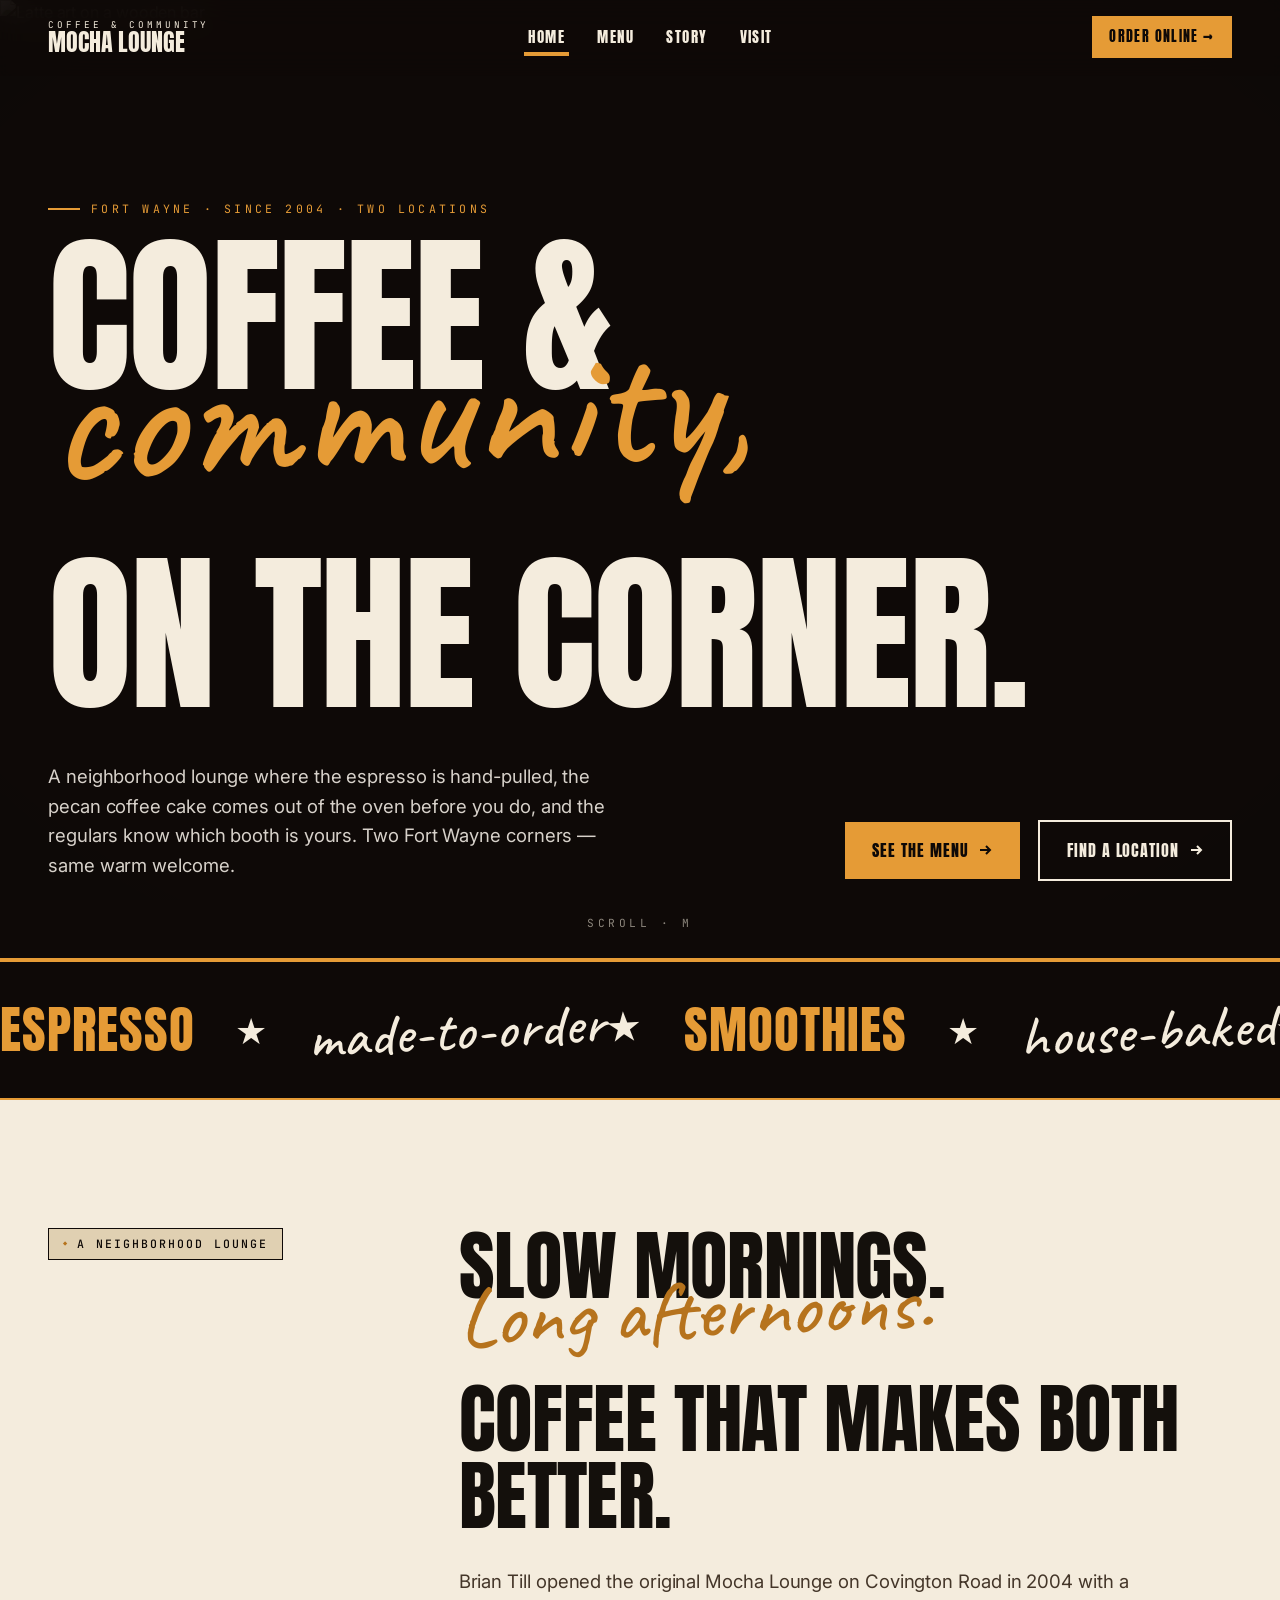
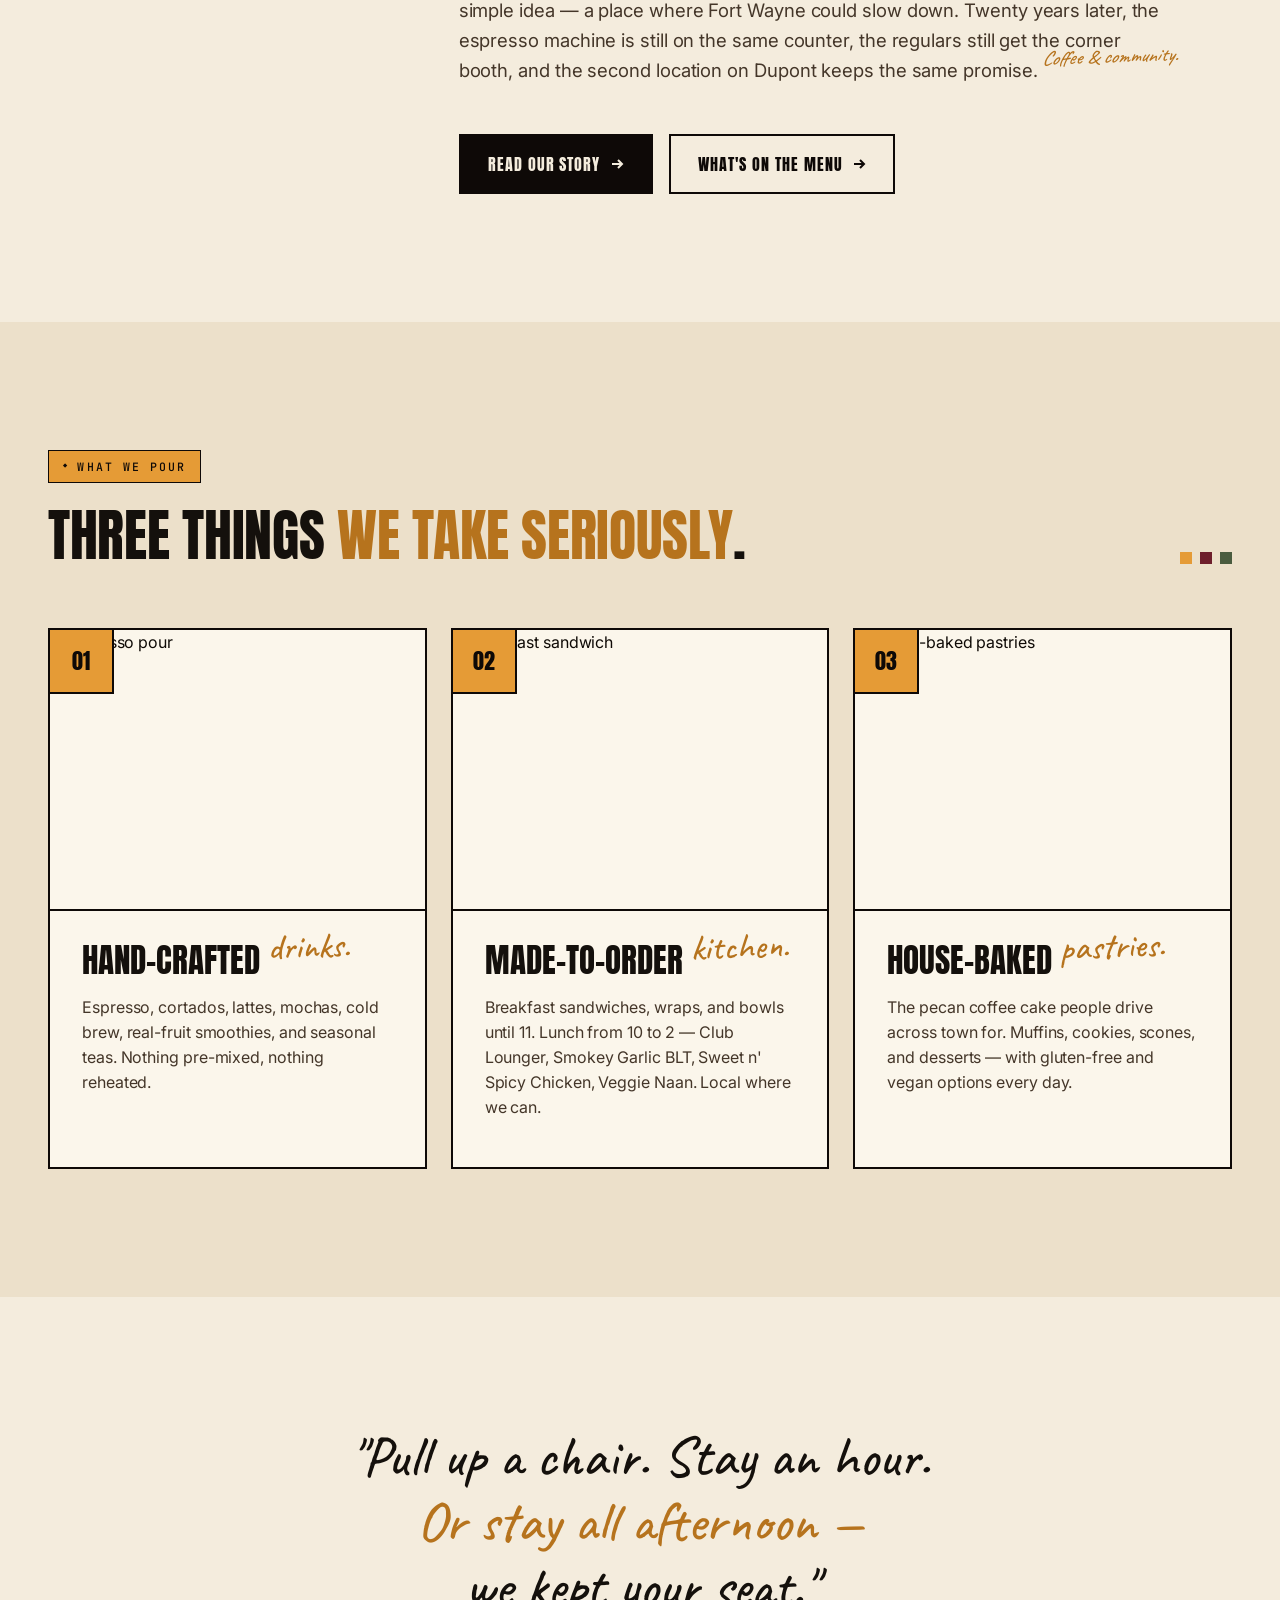
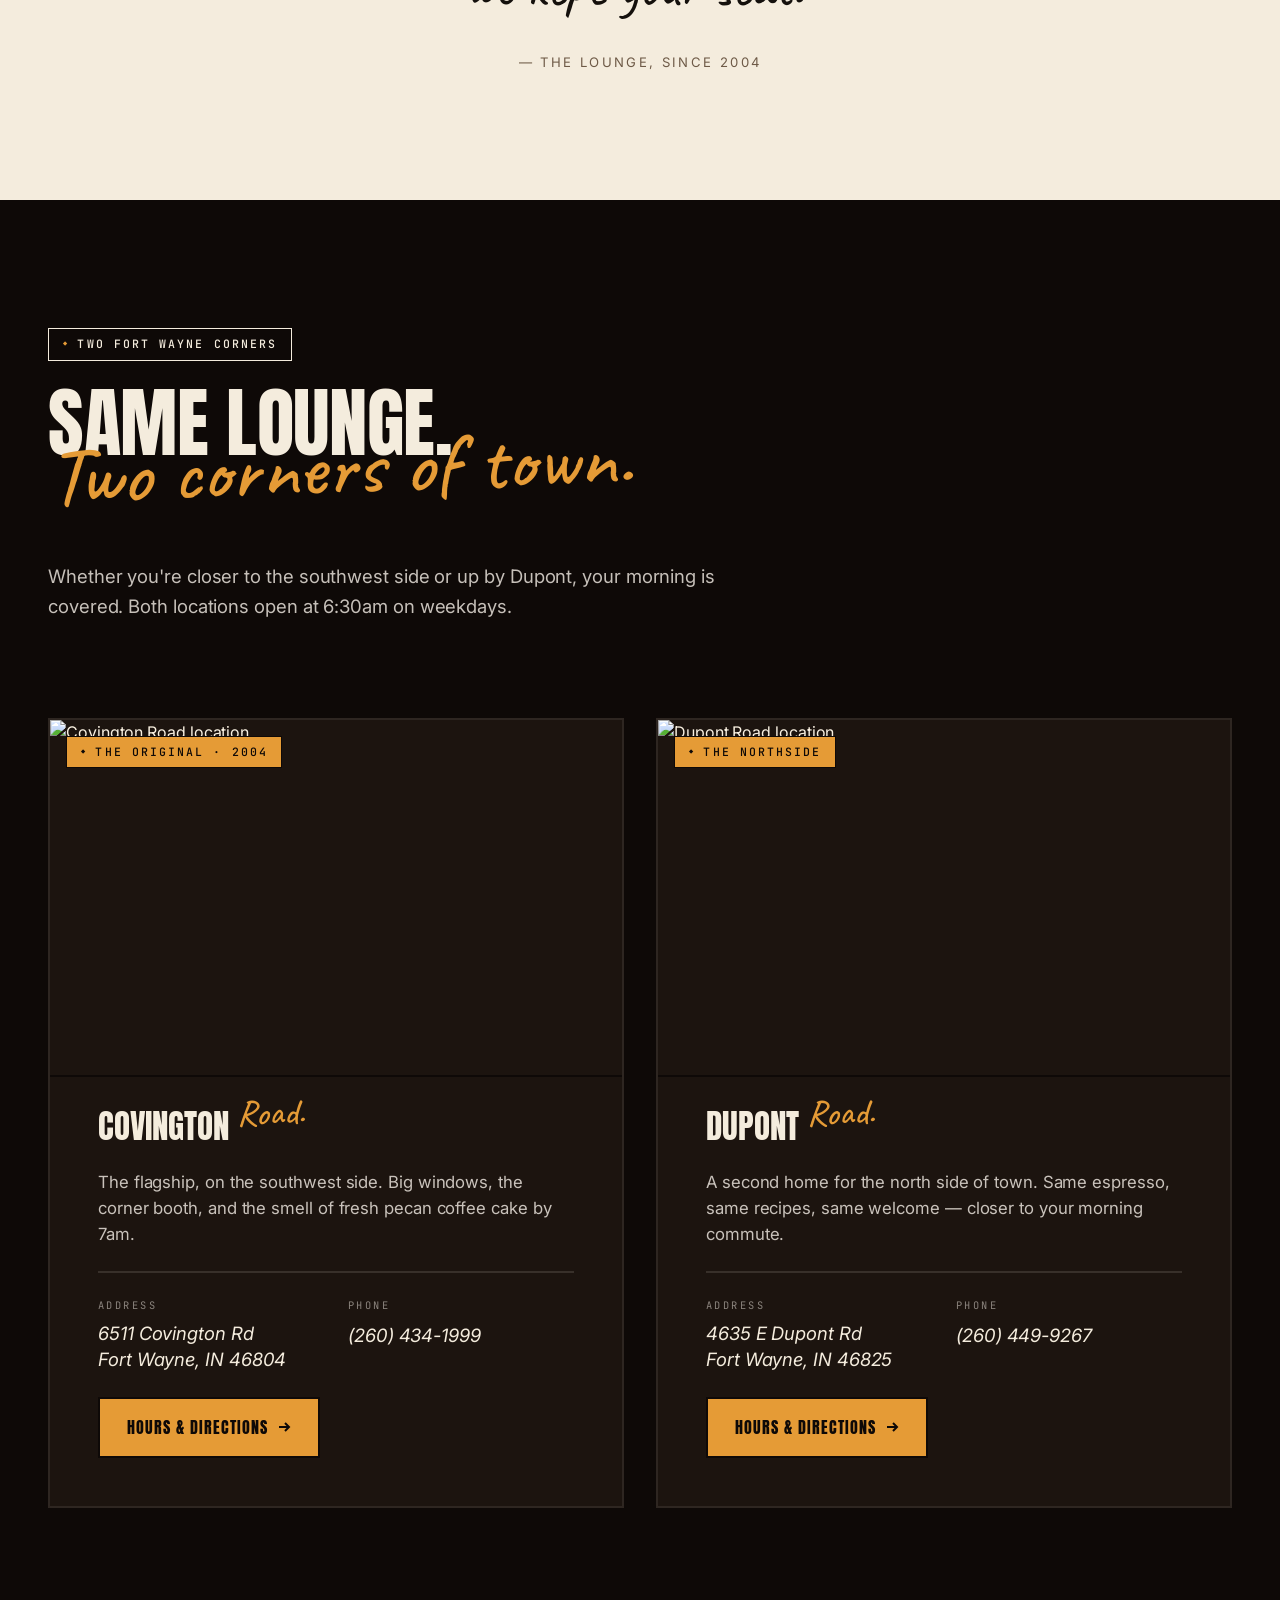
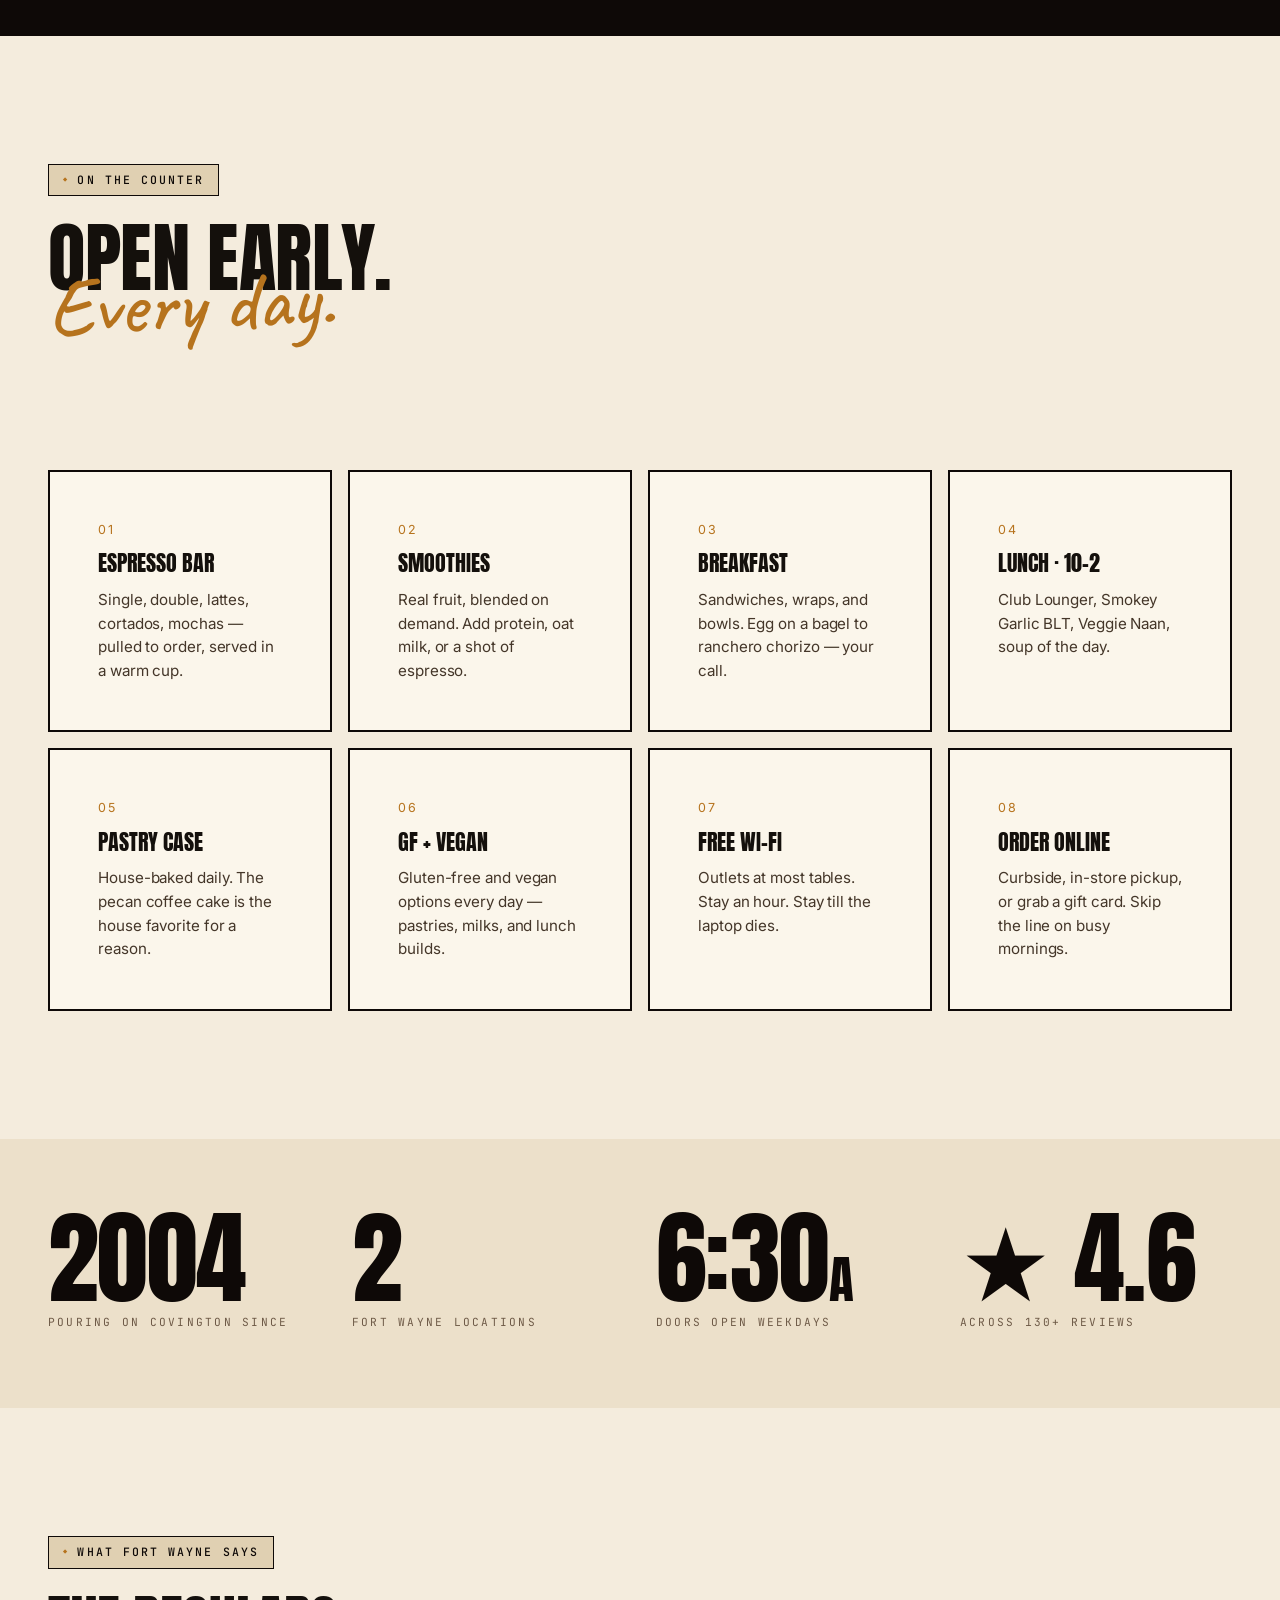
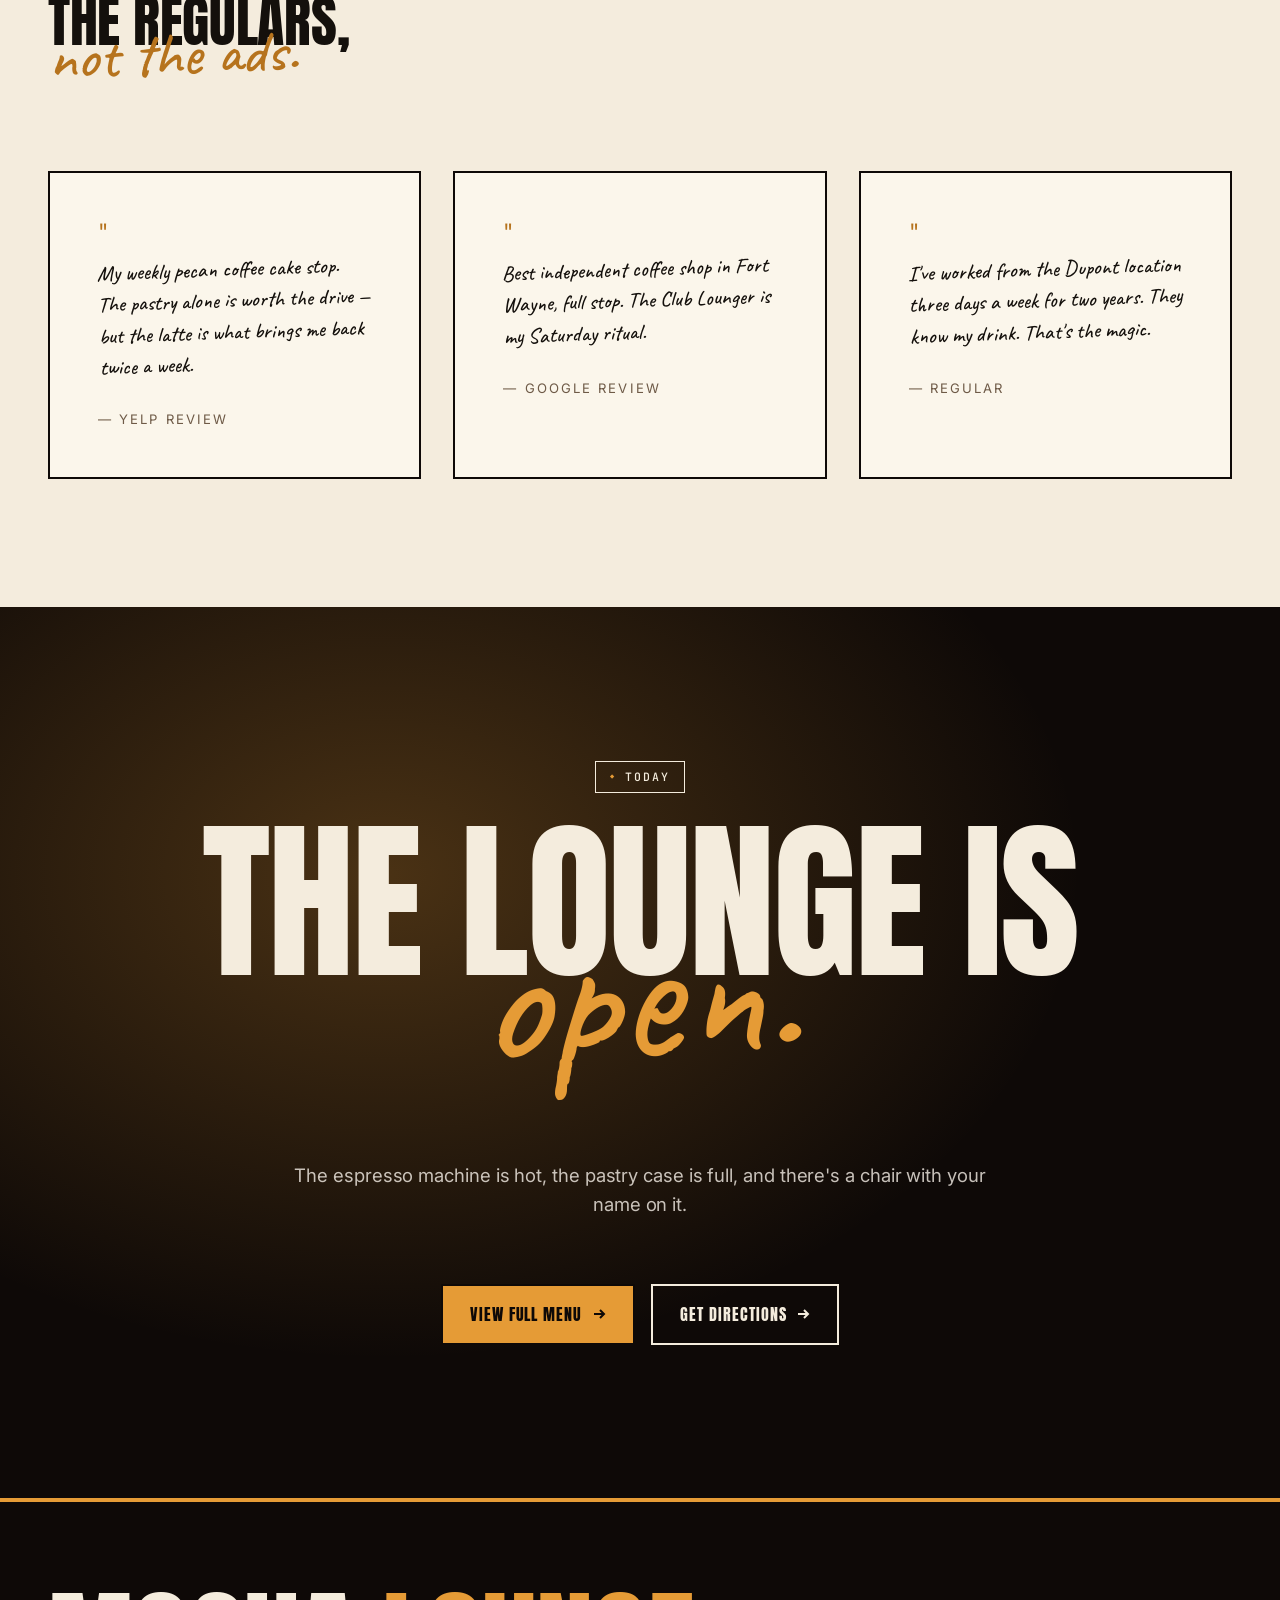
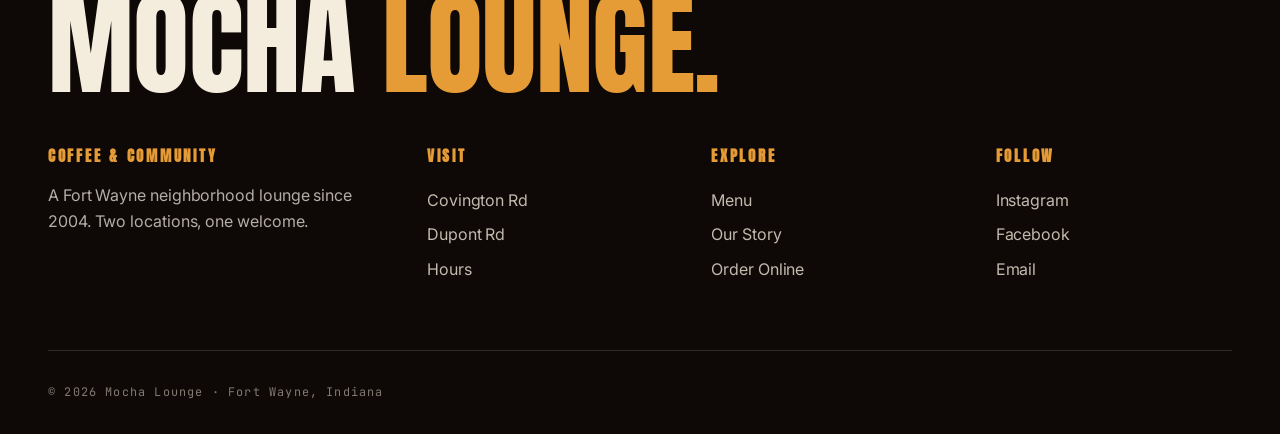
==== commit 70d118bd: "Tighten script alignment and headline structure - Pull Caveat script up against Anton above (negativ" ====
--- a/index.html
+++ b/index.html
@@ -43,10 +43,10 @@
   <div class="wrap hero-content">
     <div style="max-width: 1100px;">
       <div class="hero-tag fade-up" style="animation-delay: 0.15s;">Fort Wayne · Since 2004 · Two Locations</div>
-      <h1 class="display fade-up" style="font-size: clamp(4rem, 13.5vw, 12.5rem); margin-top: 1.6rem; animation-delay: 0.3s; color: var(--bg);">
-        Coffee &amp;<br />
-        <span class="serif" style="color: var(--amber); font-size: 0.92em; display: inline-block;">community,</span><br />
-        on the corner.
+      <h1 class="display fade-up" style="font-size: clamp(4rem, 13.5vw, 12.5rem); margin-top: 1.2rem; animation-delay: 0.3s; color: var(--bg);">
+        <span class="nowrap">Coffee &amp;</span><br />
+        <span class="serif nowrap" style="color: var(--amber);">community,</span><br />
+        <span class="nowrap">on the corner.</span>
       </h1>
     </div>
     <div class="hero-bottom">
@@ -117,7 +117,7 @@
     <div class="flex justify-between items-end" style="margin-bottom: 4rem; flex-wrap: wrap; gap: 1.5rem;" data-reveal>
       <div>
         <span class="pill pill-amber">What We Pour</span>
-        <h2 class="h-2 mt-5">Three things we<br />take seriously.</h2>
+        <h2 class="h-2 mt-5"><span class="nowrap">Three things <span class="text-amber">we take seriously</span>.</span></h2>
       </div>
       <div class="dot-row" aria-hidden="true"><span></span><span></span><span></span></div>
     </div>
@@ -188,7 +188,7 @@
           <span class="pill pill-amber location-tag">The Original · 2004</span>
         </div>
         <div class="location-body">
-          <h3 class="h-3" style="color: var(--bg);">Covington <span class="serif" style="color: var(--amber);">Road.</span></h3>
+          <h3 class="h-3 nowrap" style="color: var(--bg);">Covington <span class="serif" style="color: var(--amber);">Road.</span></h3>
           <p style="color: rgba(250,244,236,0.78); font-size: 1.05rem;">The flagship, on the southwest side. Big windows, the corner booth, and the smell of fresh pecan coffee cake by 7am.</p>
           <div class="location-meta" style="border-top-color: rgba(250,244,236,0.12);">
             <div>
@@ -212,7 +212,7 @@
           <span class="pill pill-amber location-tag">The Northside</span>
         </div>
         <div class="location-body">
-          <h3 class="h-3" style="color: var(--bg);">Dupont <span class="serif" style="color: var(--amber);">Road.</span></h3>
+          <h3 class="h-3 nowrap" style="color: var(--bg);">Dupont <span class="serif" style="color: var(--amber);">Road.</span></h3>
           <p style="color: rgba(250,244,236,0.78); font-size: 1.05rem;">A second home for the north side of town. Same espresso, same recipes, same welcome — closer to your morning commute.</p>
           <div class="location-meta" style="border-top-color: rgba(250,244,236,0.12);">
             <div>
@@ -362,7 +362,7 @@
 <!-- Footer -->
 <footer class="footer">
   <div class="wrap">
-    <div class="footer-brand">Mocha<span style="color: var(--amber);">.</span></div>
+    <div class="footer-brand">Mocha <span style="color: var(--amber);">Lounge.</span></div>
     <div class="footer-grid">
       <div class="footer-col">
         <h4>Coffee &amp; Community</h4>
@@ -395,7 +395,6 @@
     </div>
     <div class="footer-bottom">
       <span>© <span data-year>2026</span> Mocha Lounge · Fort Wayne, Indiana</span>
-      <span>Site by <a href="https://sweetdreamsmusic.com" target="_blank" rel="noopener">Sweet Dreams Studios</a></span>
     </div>
   </div>
 </footer>
--- a/styles/globals.css
+++ b/styles/globals.css
@@ -119,18 +119,23 @@
 .h-3 { font-size: clamp(1.5rem, 2.6vw, 2.2rem); line-height: 1.08; letter-spacing: 0; }
 .h-4 { font-size: 1.35rem; line-height: 1.15; letter-spacing: 0; }
 
-/* The script accent — replaces United's italic serif move */
+/* The script accent — replaces United's italic serif move
+   Pulled up tight against the Anton line above (Caveat baseline sits lower in its em-box) */
 .serif, .script {
   font-family: var(--font-script);
   font-weight: 500;
   text-transform: none;
   letter-spacing: 0;
-  font-size: 1.05em;
-  line-height: 0.95;
+  font-size: 1.08em;
+  line-height: 0.78;
   display: inline-block;
   transform: rotate(-2deg);
+  margin-top: -0.32em;
+  margin-bottom: -0.08em;
+  vertical-align: top;
 }
 .script-tight { transform: rotate(-1deg); }
+.nowrap { white-space: nowrap; }
 
 .lead { font-size: clamp(1.05rem, 1.45vw, 1.2rem); line-height: 1.6; color: var(--text-soft); max-width: 60ch; font-weight: 400; }
 .text-soft { color: var(--text-soft); }
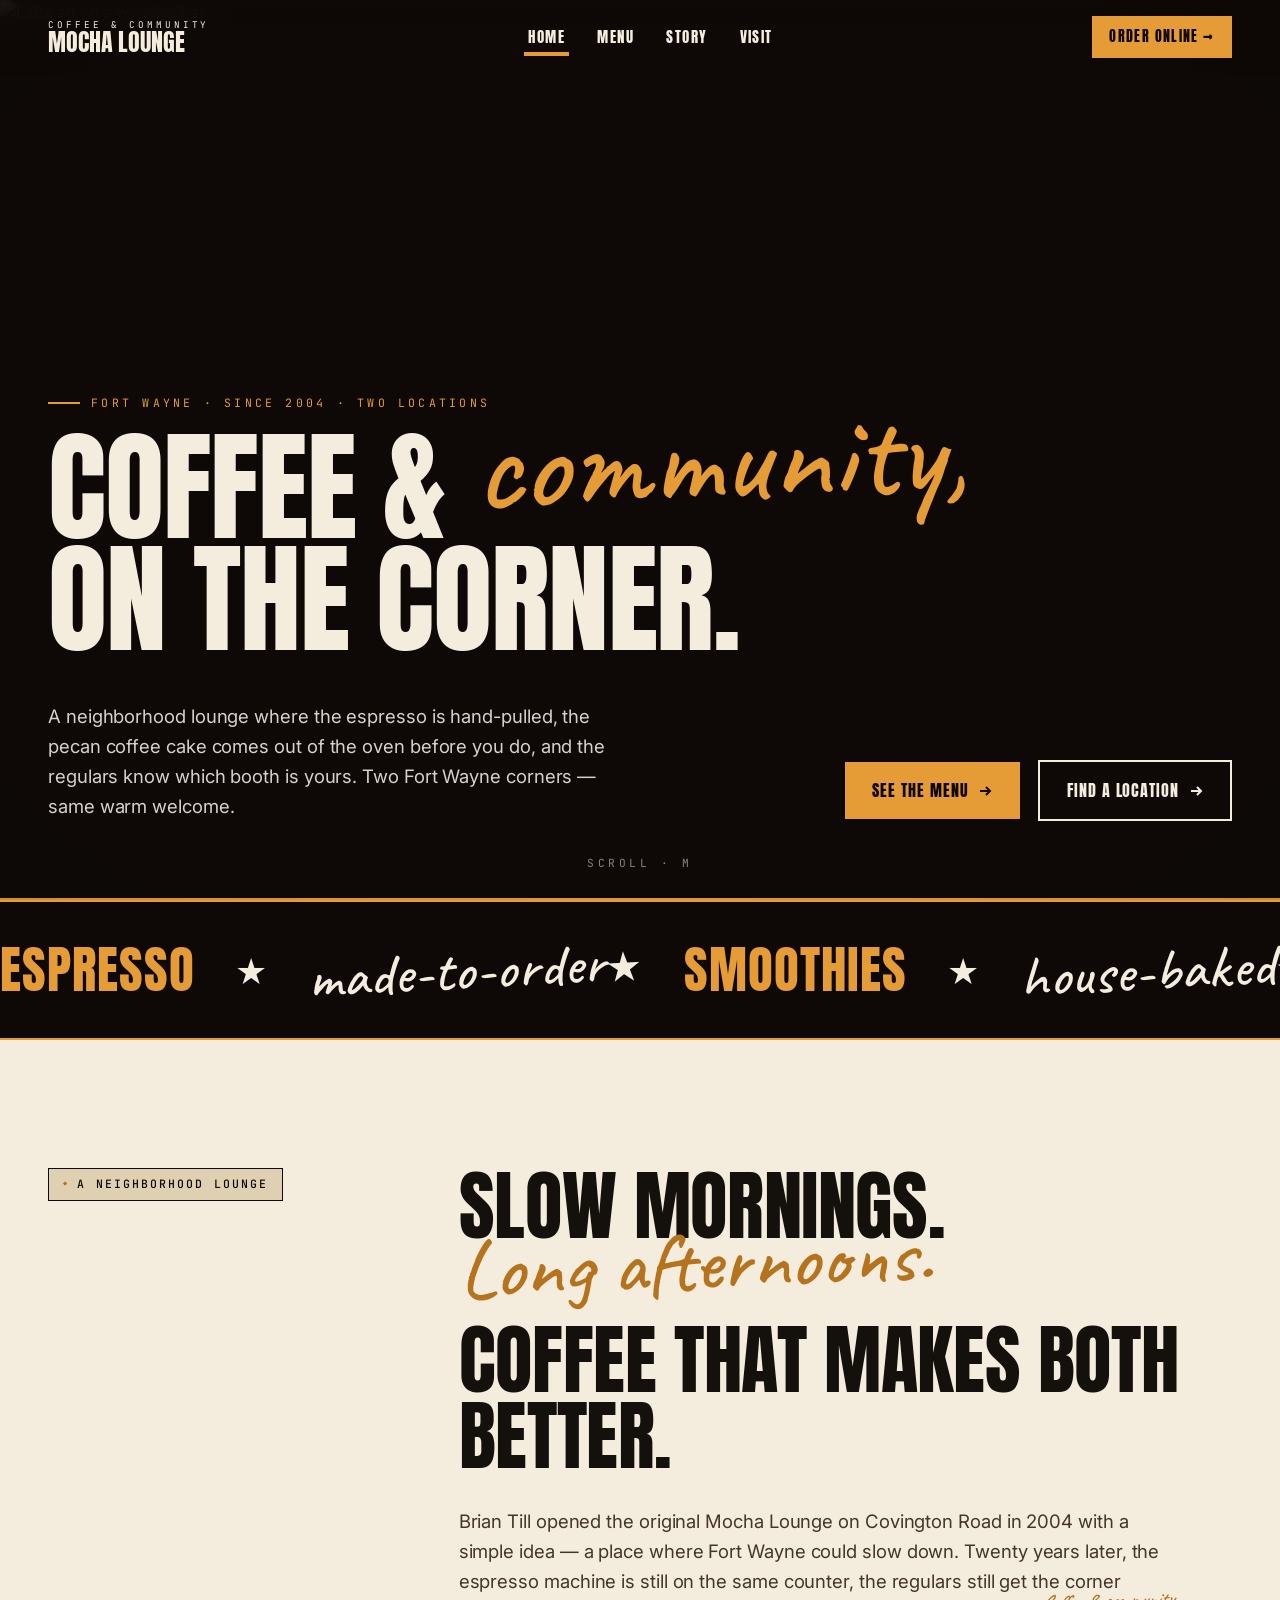
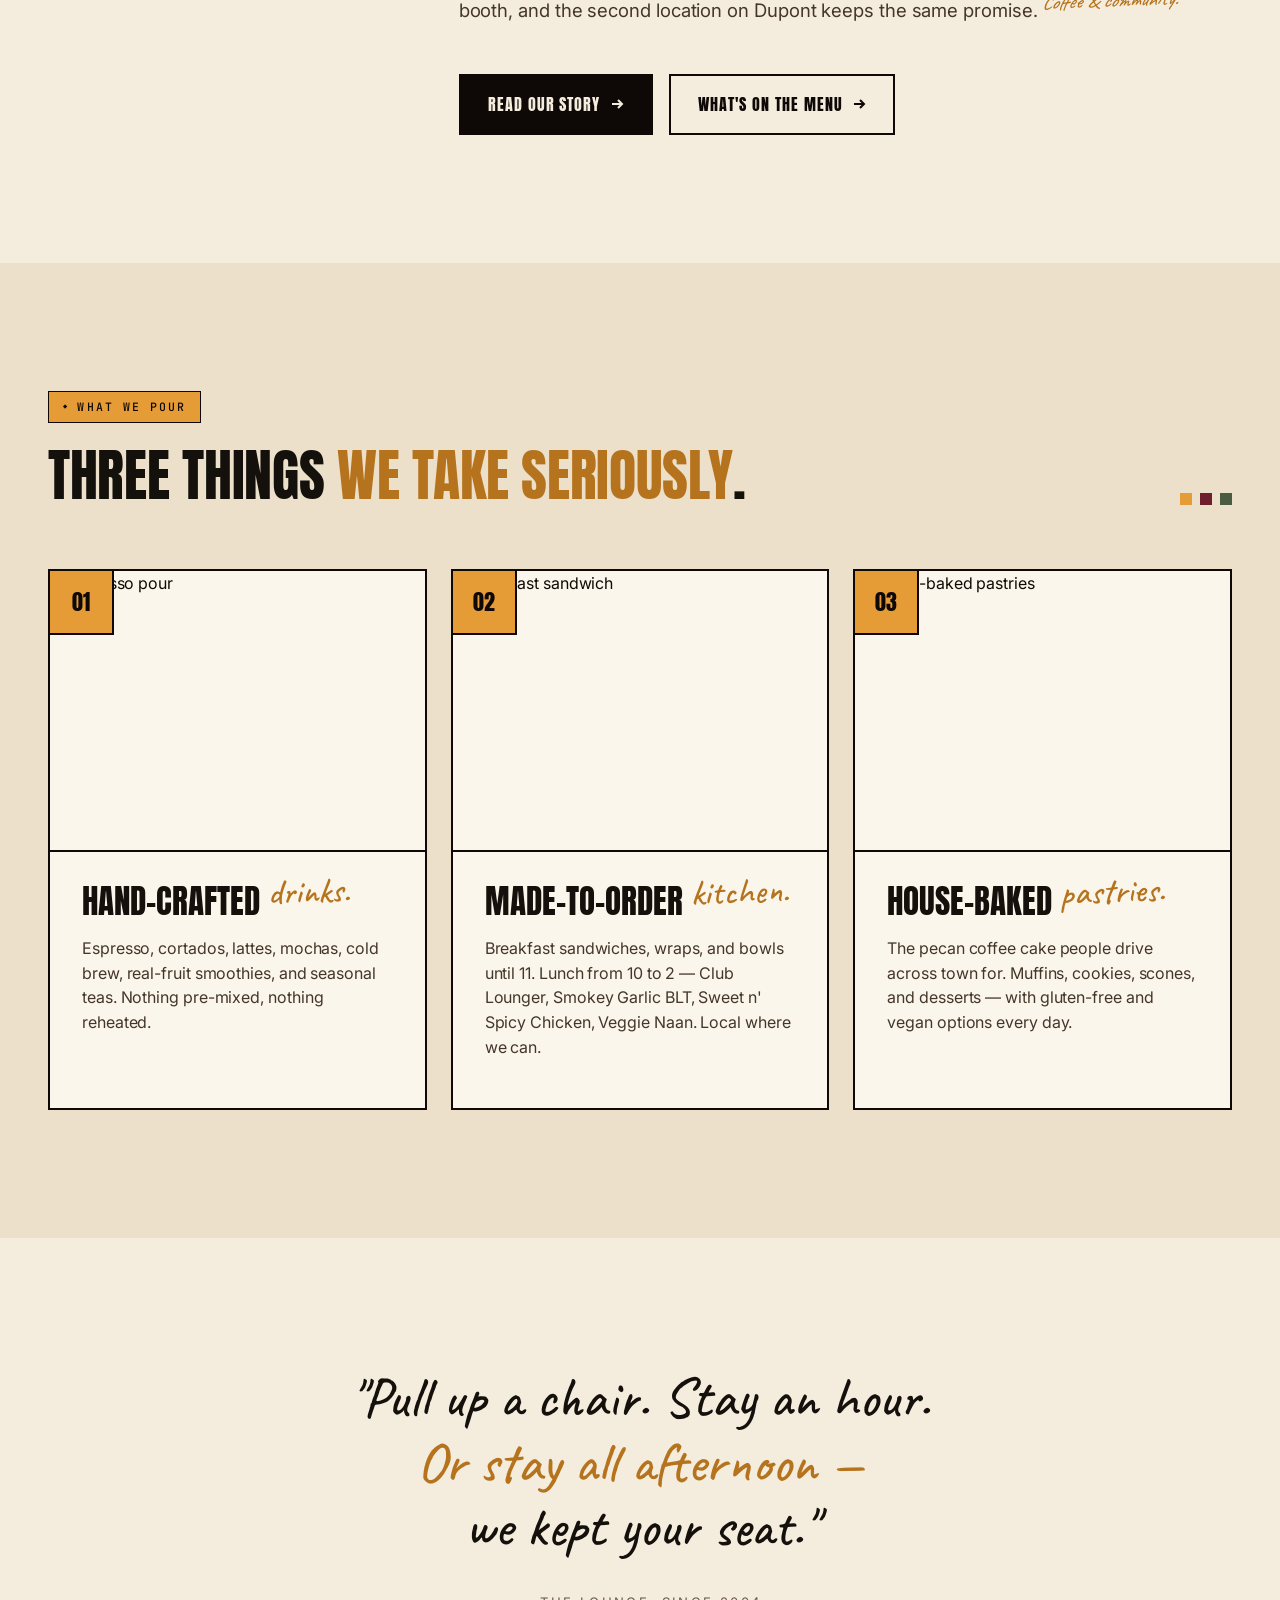
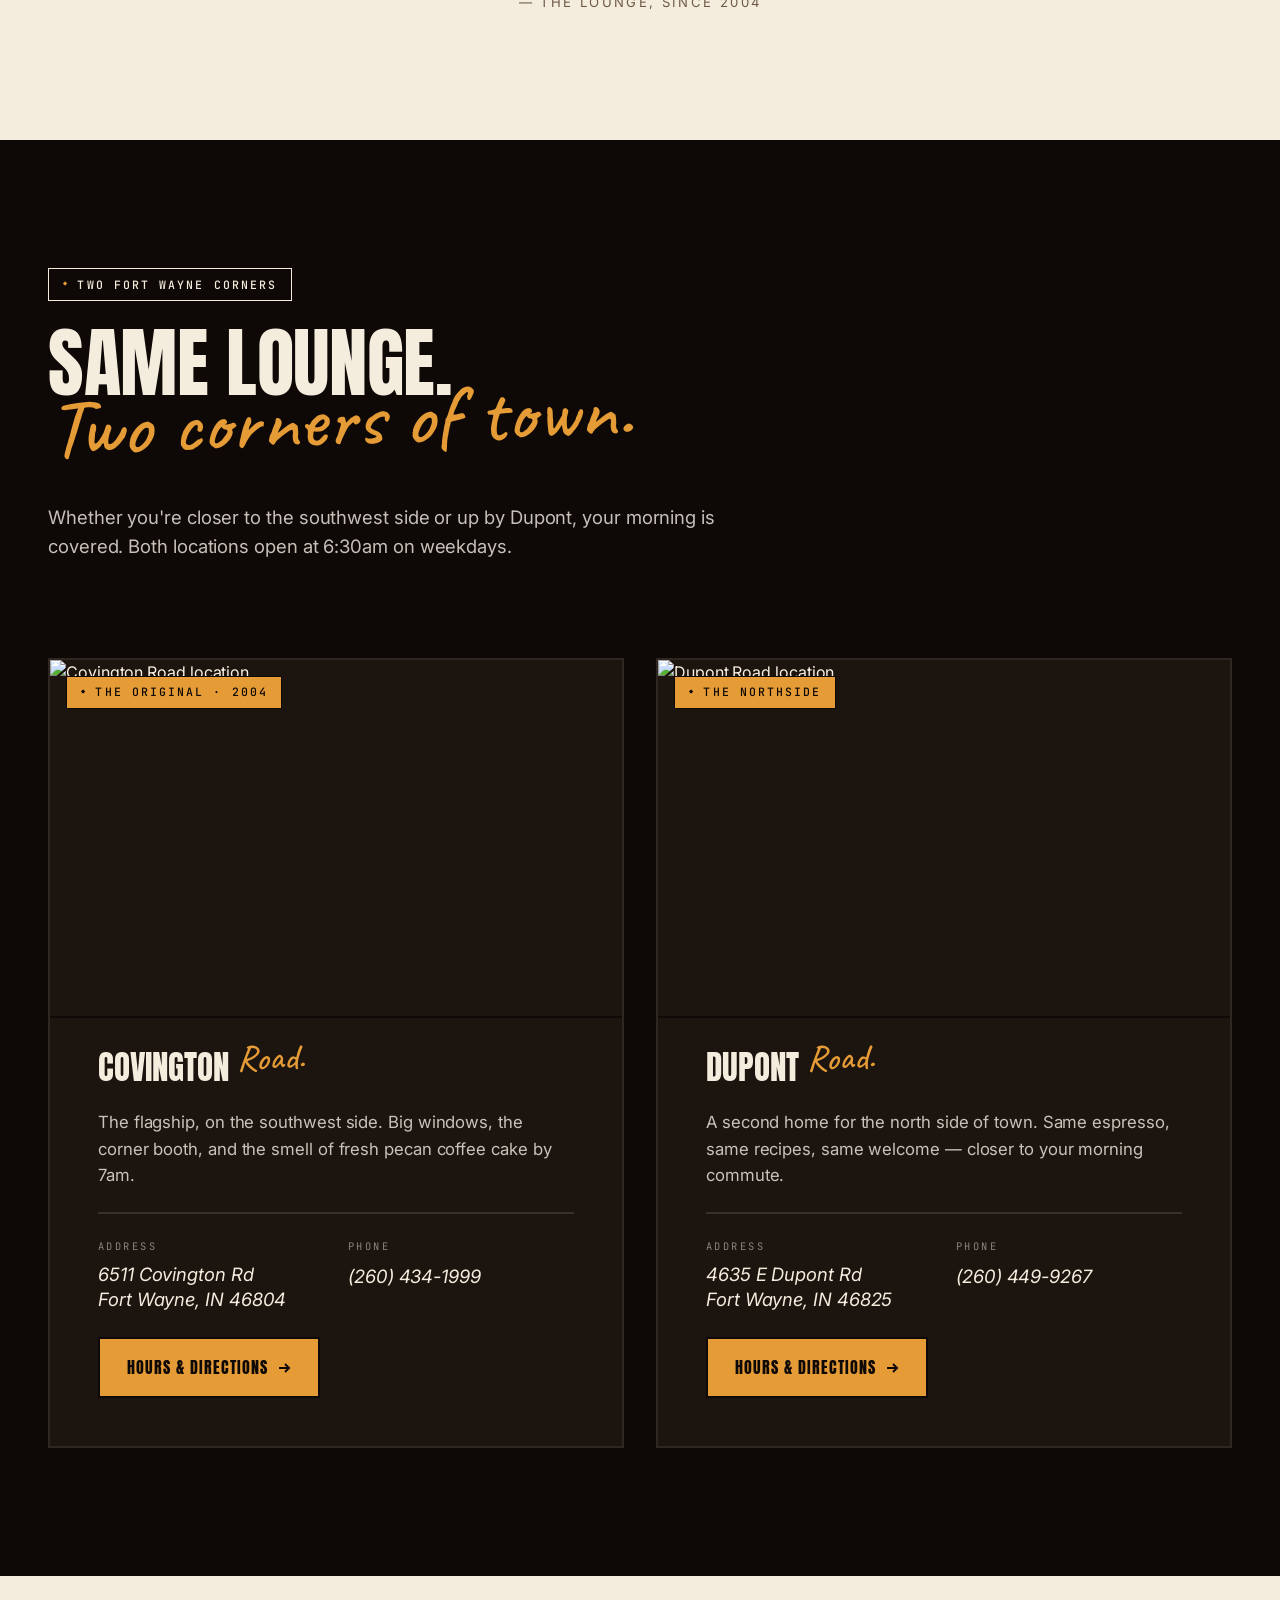
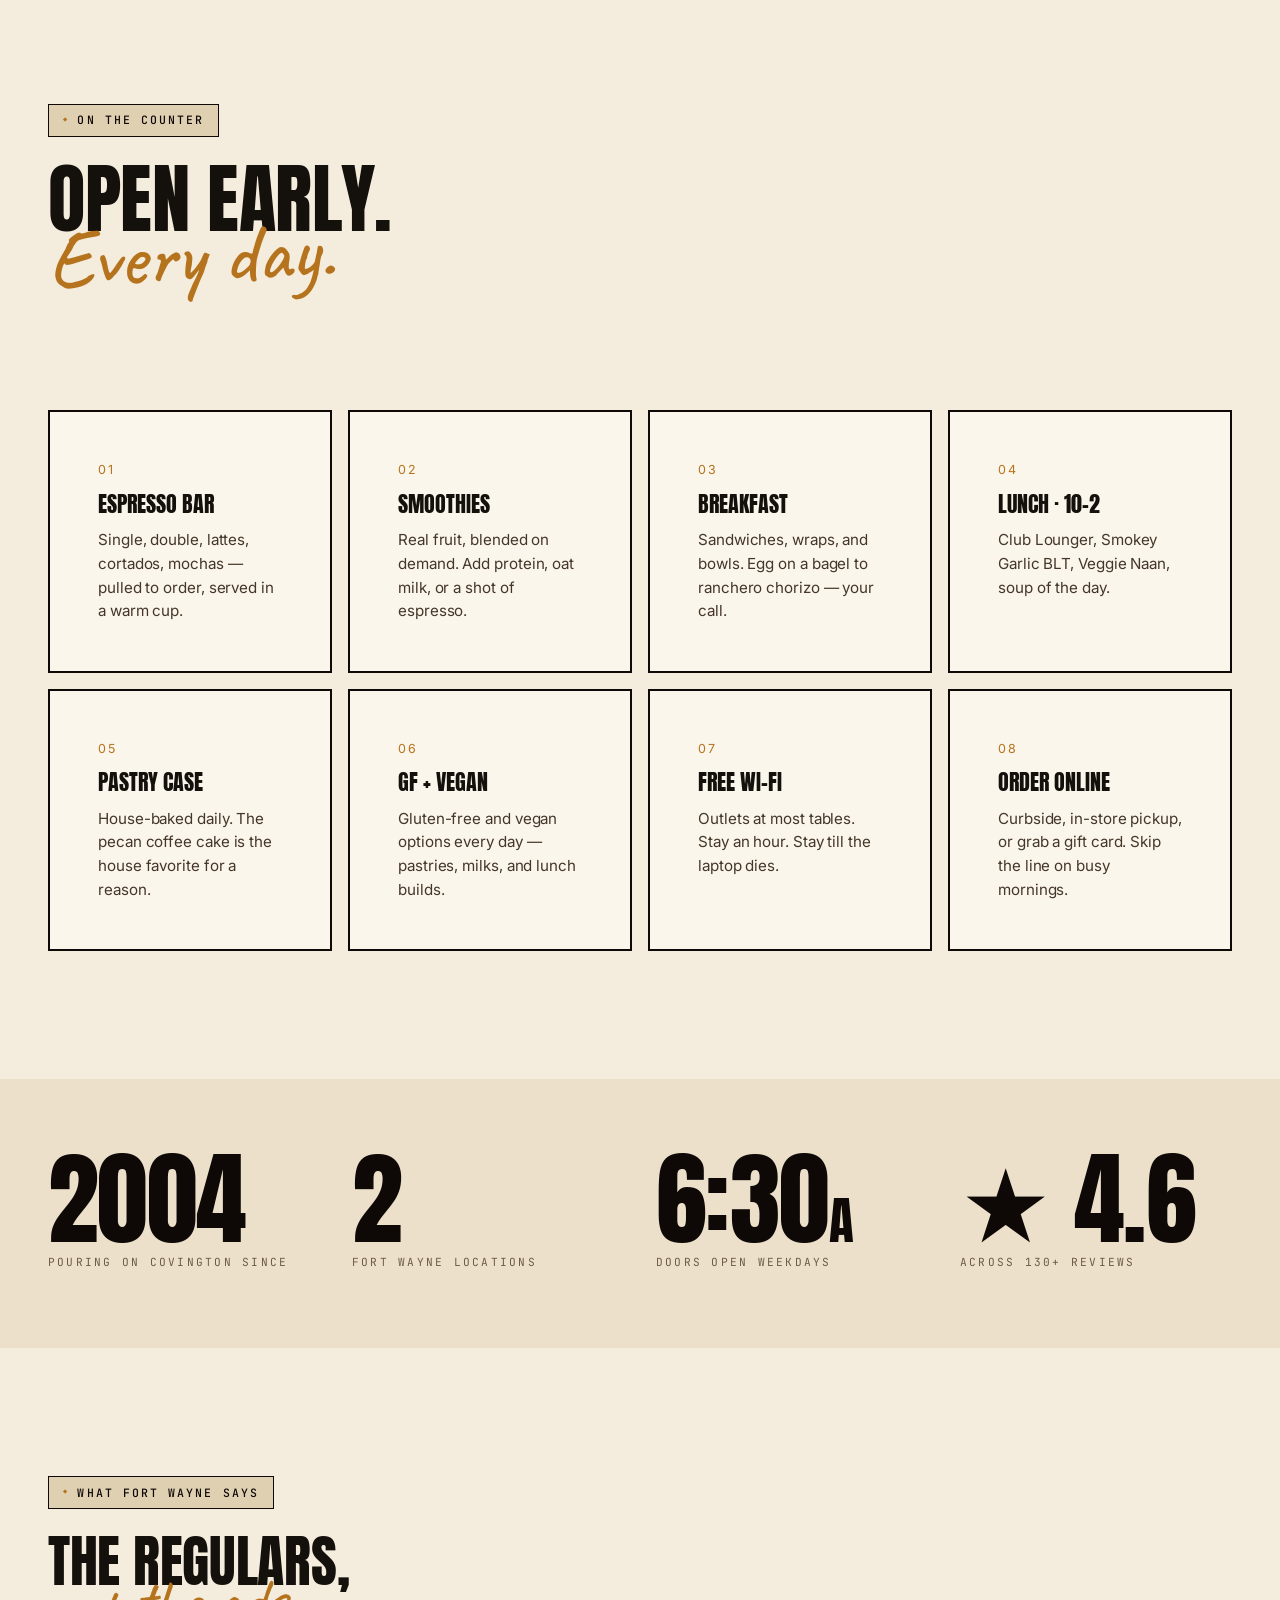
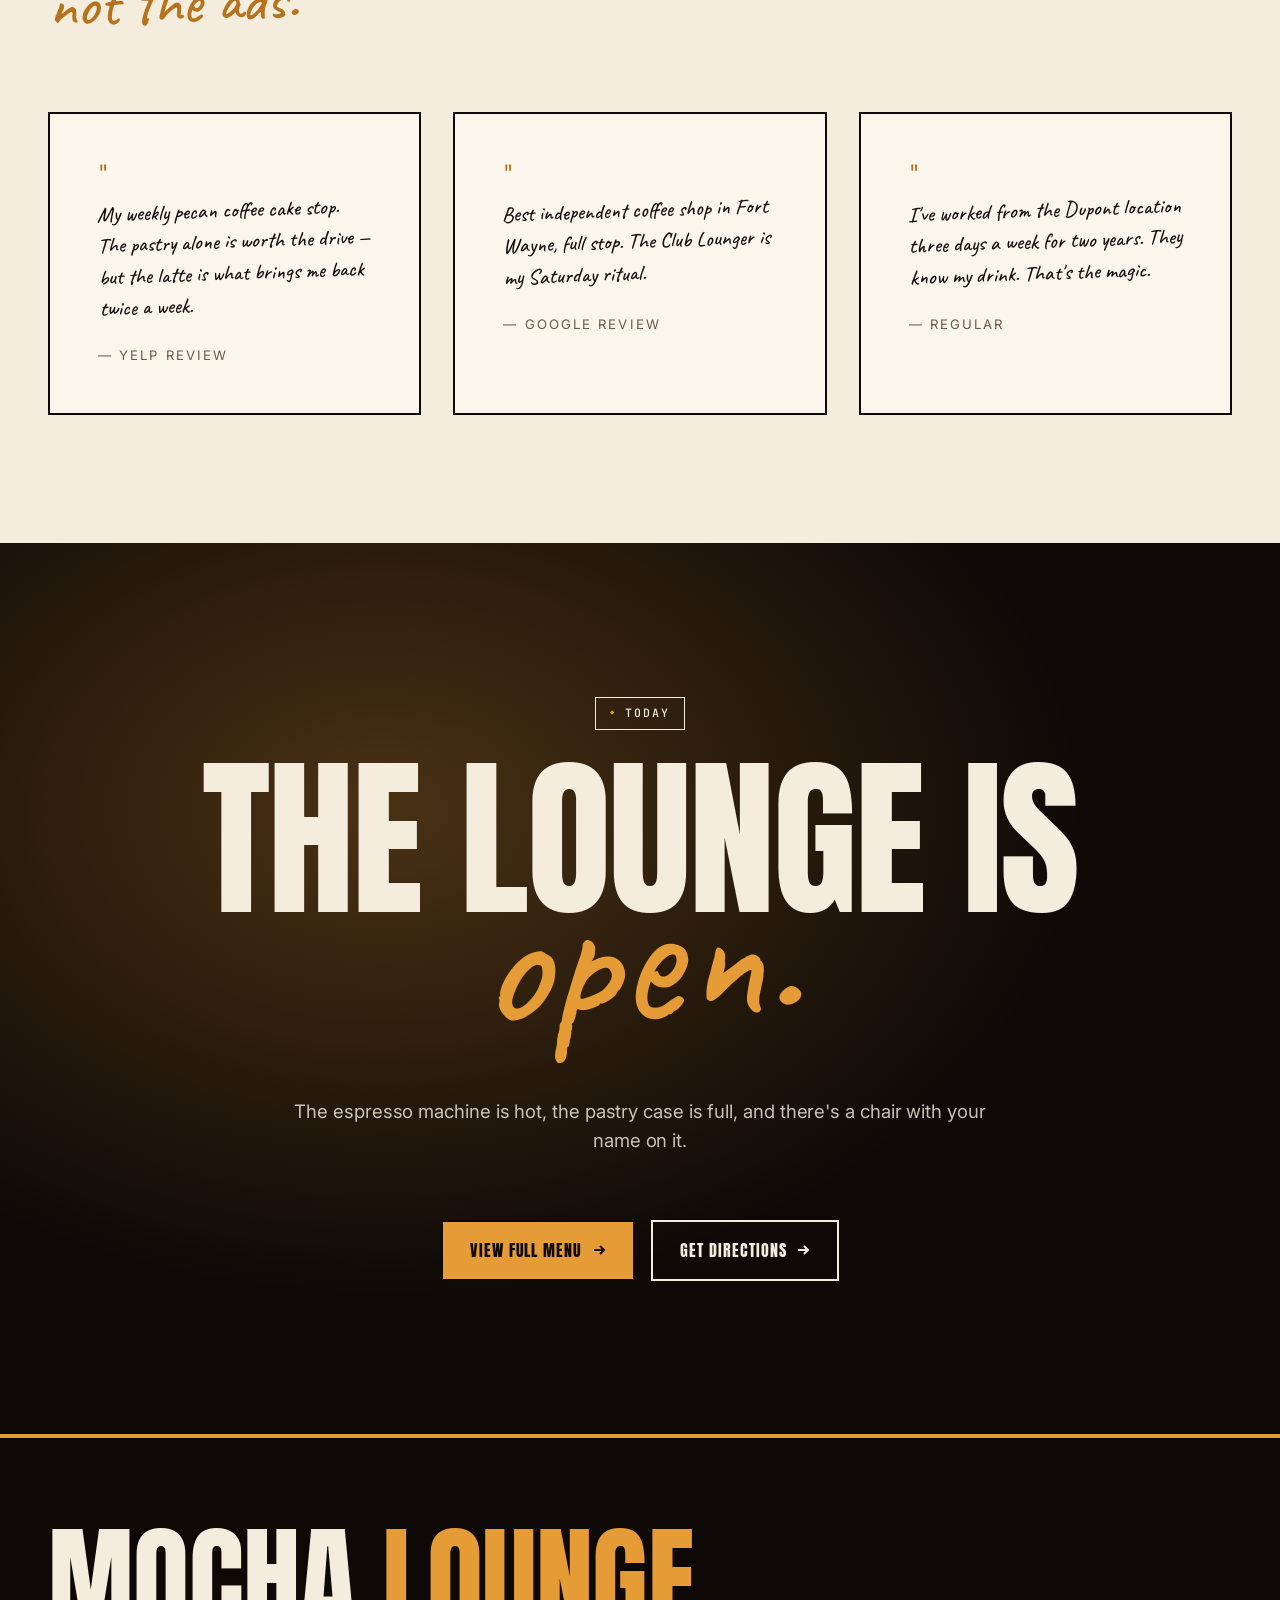
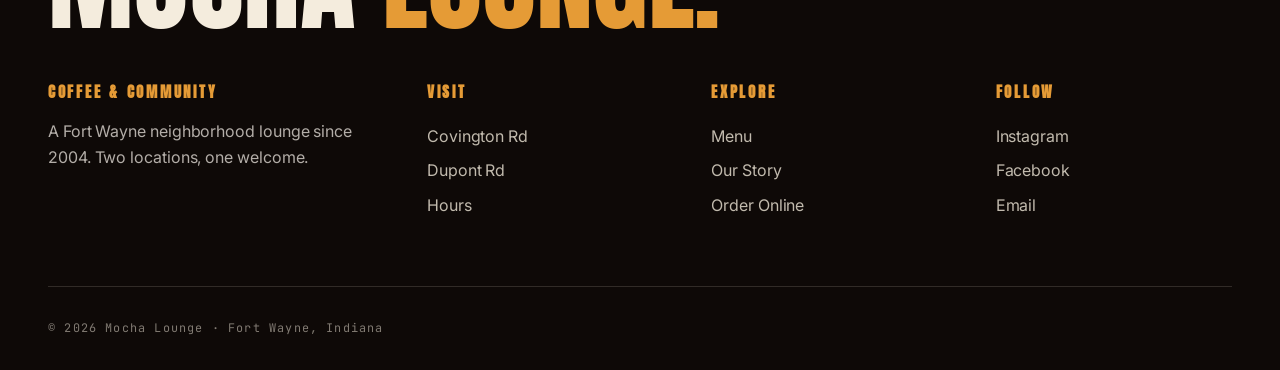
==== commit fda4b2f8: "Fix script vertical balance + hero/story line breaks - Caveat now: more space above (-0.18em), less " ====
--- a/index.html
+++ b/index.html
@@ -43,9 +43,8 @@
   <div class="wrap hero-content">
     <div style="max-width: 1100px;">
       <div class="hero-tag fade-up" style="animation-delay: 0.15s;">Fort Wayne · Since 2004 · Two Locations</div>
-      <h1 class="display fade-up" style="font-size: clamp(4rem, 13.5vw, 12.5rem); margin-top: 1.2rem; animation-delay: 0.3s; color: var(--bg);">
-        <span class="nowrap">Coffee &amp;</span><br />
-        <span class="serif nowrap" style="color: var(--amber);">community,</span><br />
+      <h1 class="display fade-up" style="font-size: clamp(3rem, 9.5vw, 9rem); margin-top: 1.2rem; animation-delay: 0.3s; color: var(--bg);">
+        <span class="nowrap">Coffee &amp; <span class="serif" style="color: var(--amber);">community,</span></span><br />
         <span class="nowrap">on the corner.</span>
       </h1>
     </div>
--- a/styles/globals.css
+++ b/styles/globals.css
@@ -130,8 +130,8 @@
   line-height: 0.78;
   display: inline-block;
   transform: rotate(-2deg);
-  margin-top: -0.32em;
-  margin-bottom: -0.08em;
+  margin-top: -0.18em;
+  margin-bottom: -0.28em;
   vertical-align: top;
 }
 .script-tight { transform: rotate(-1deg); }
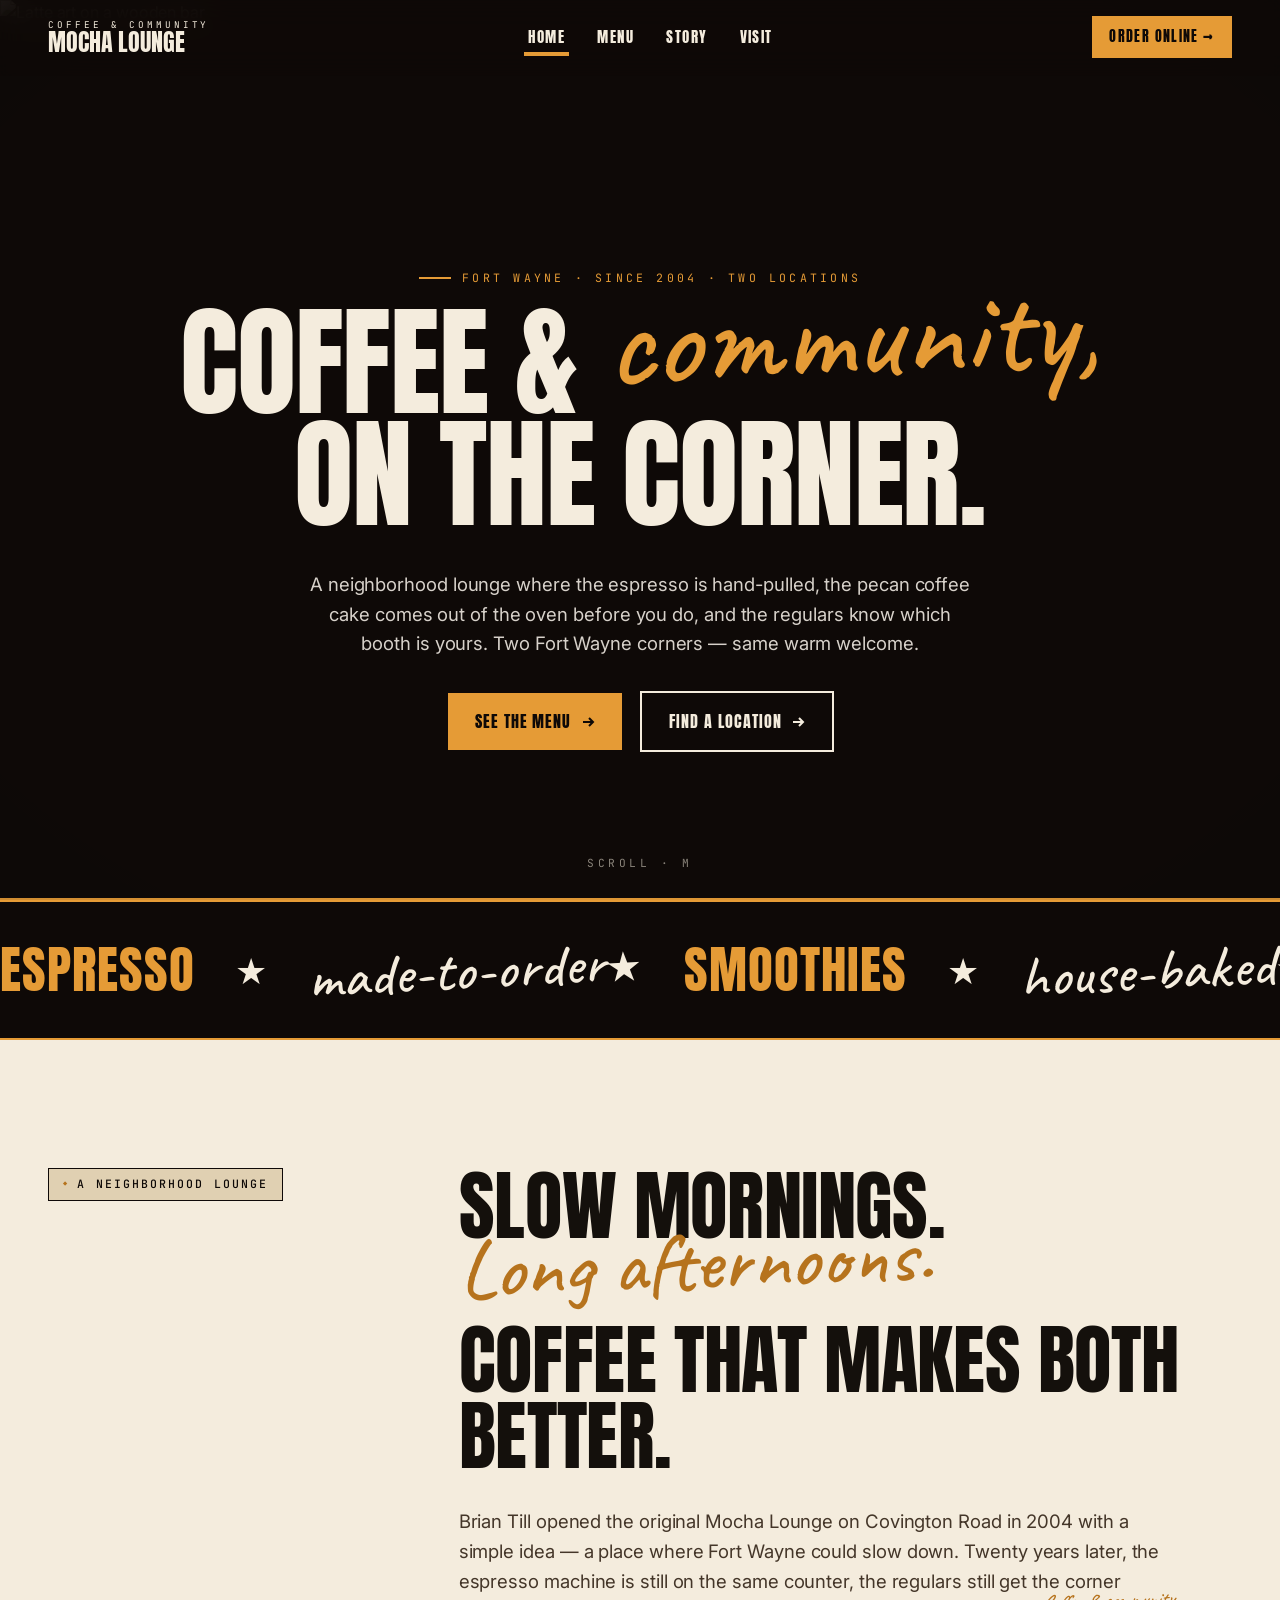
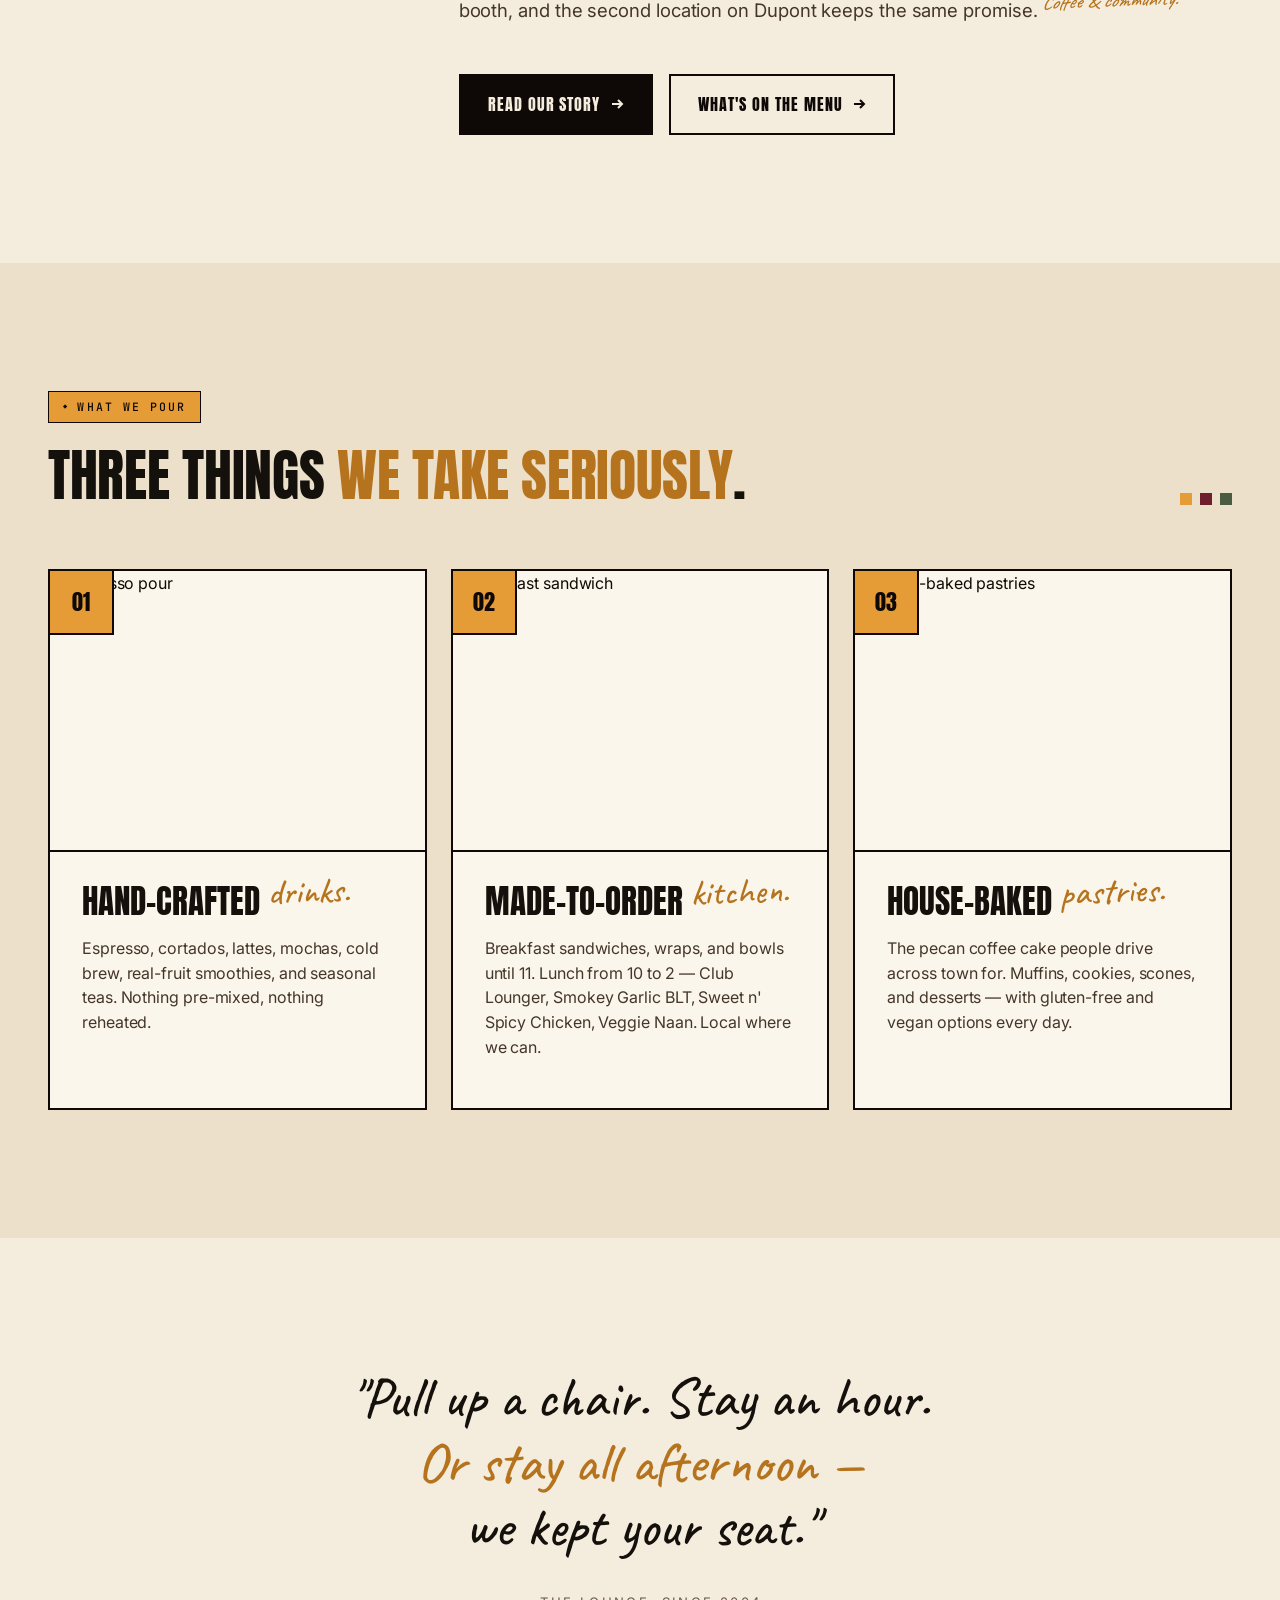
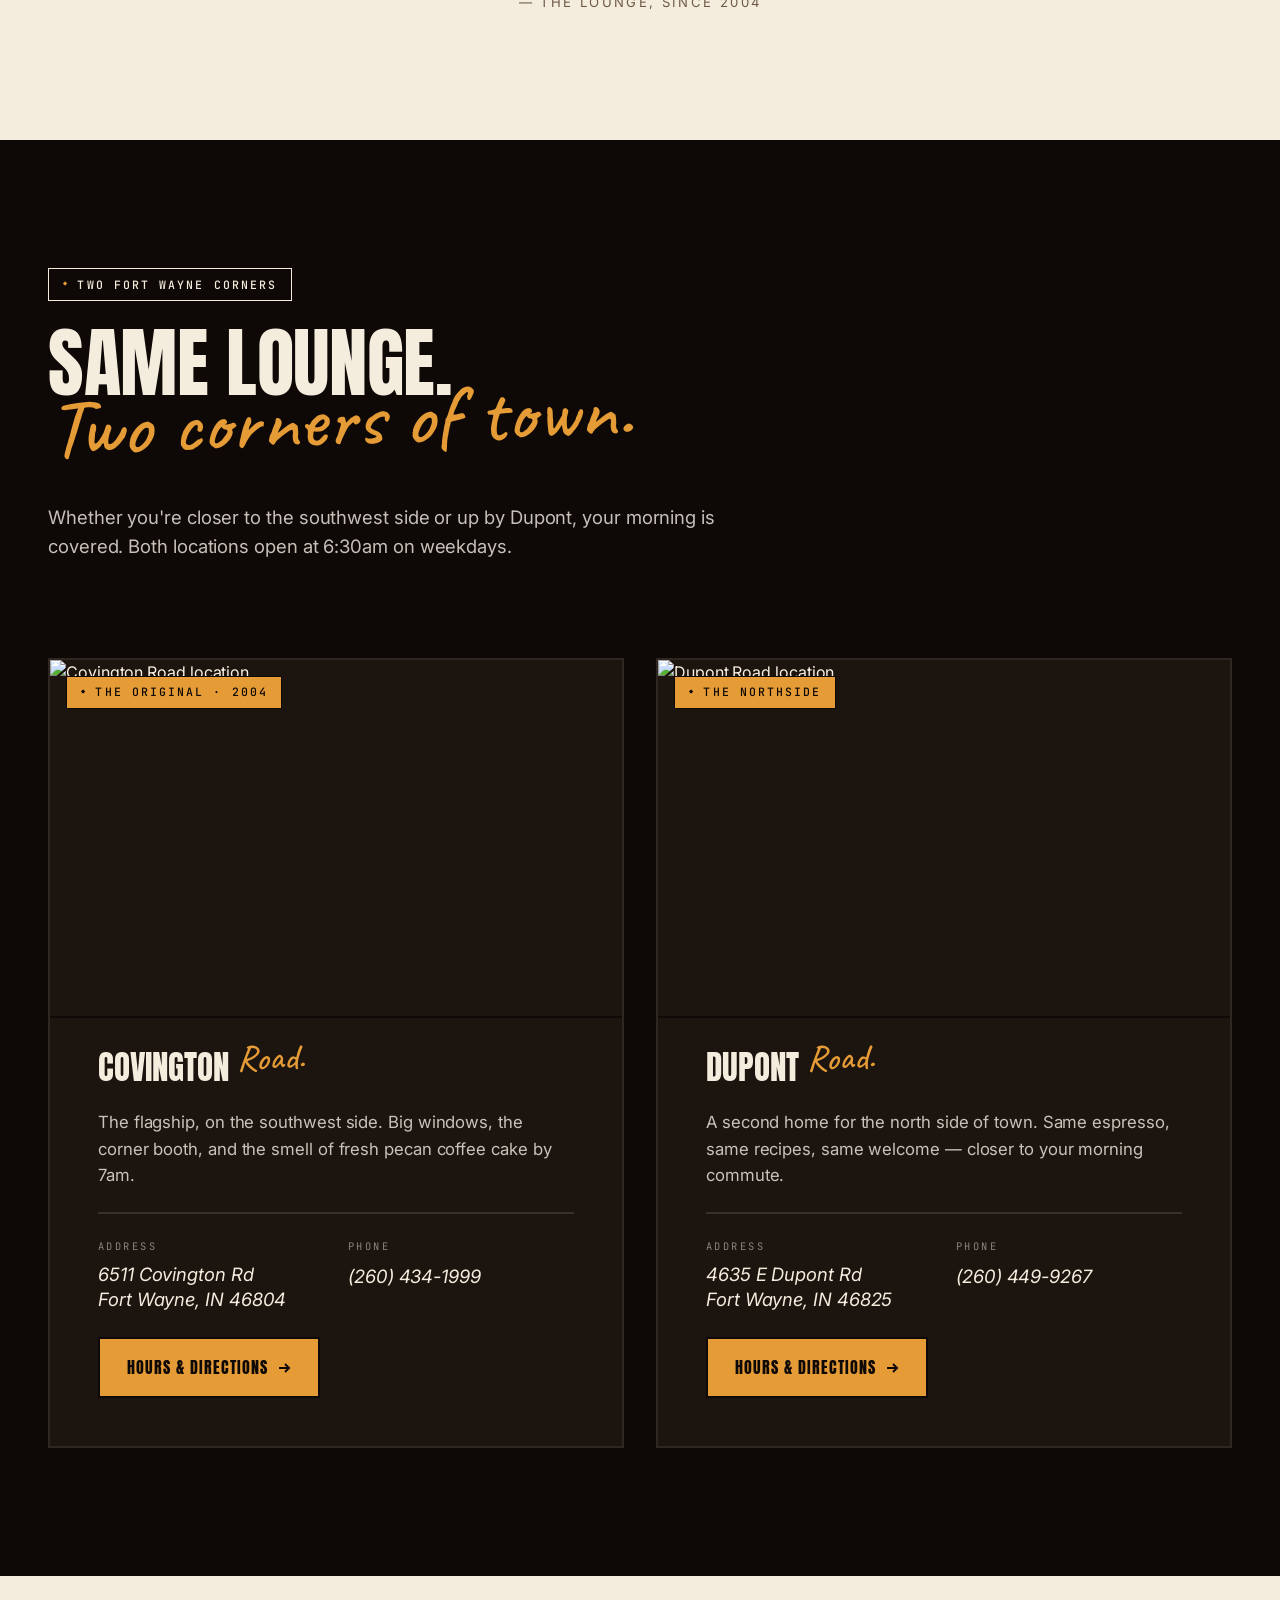
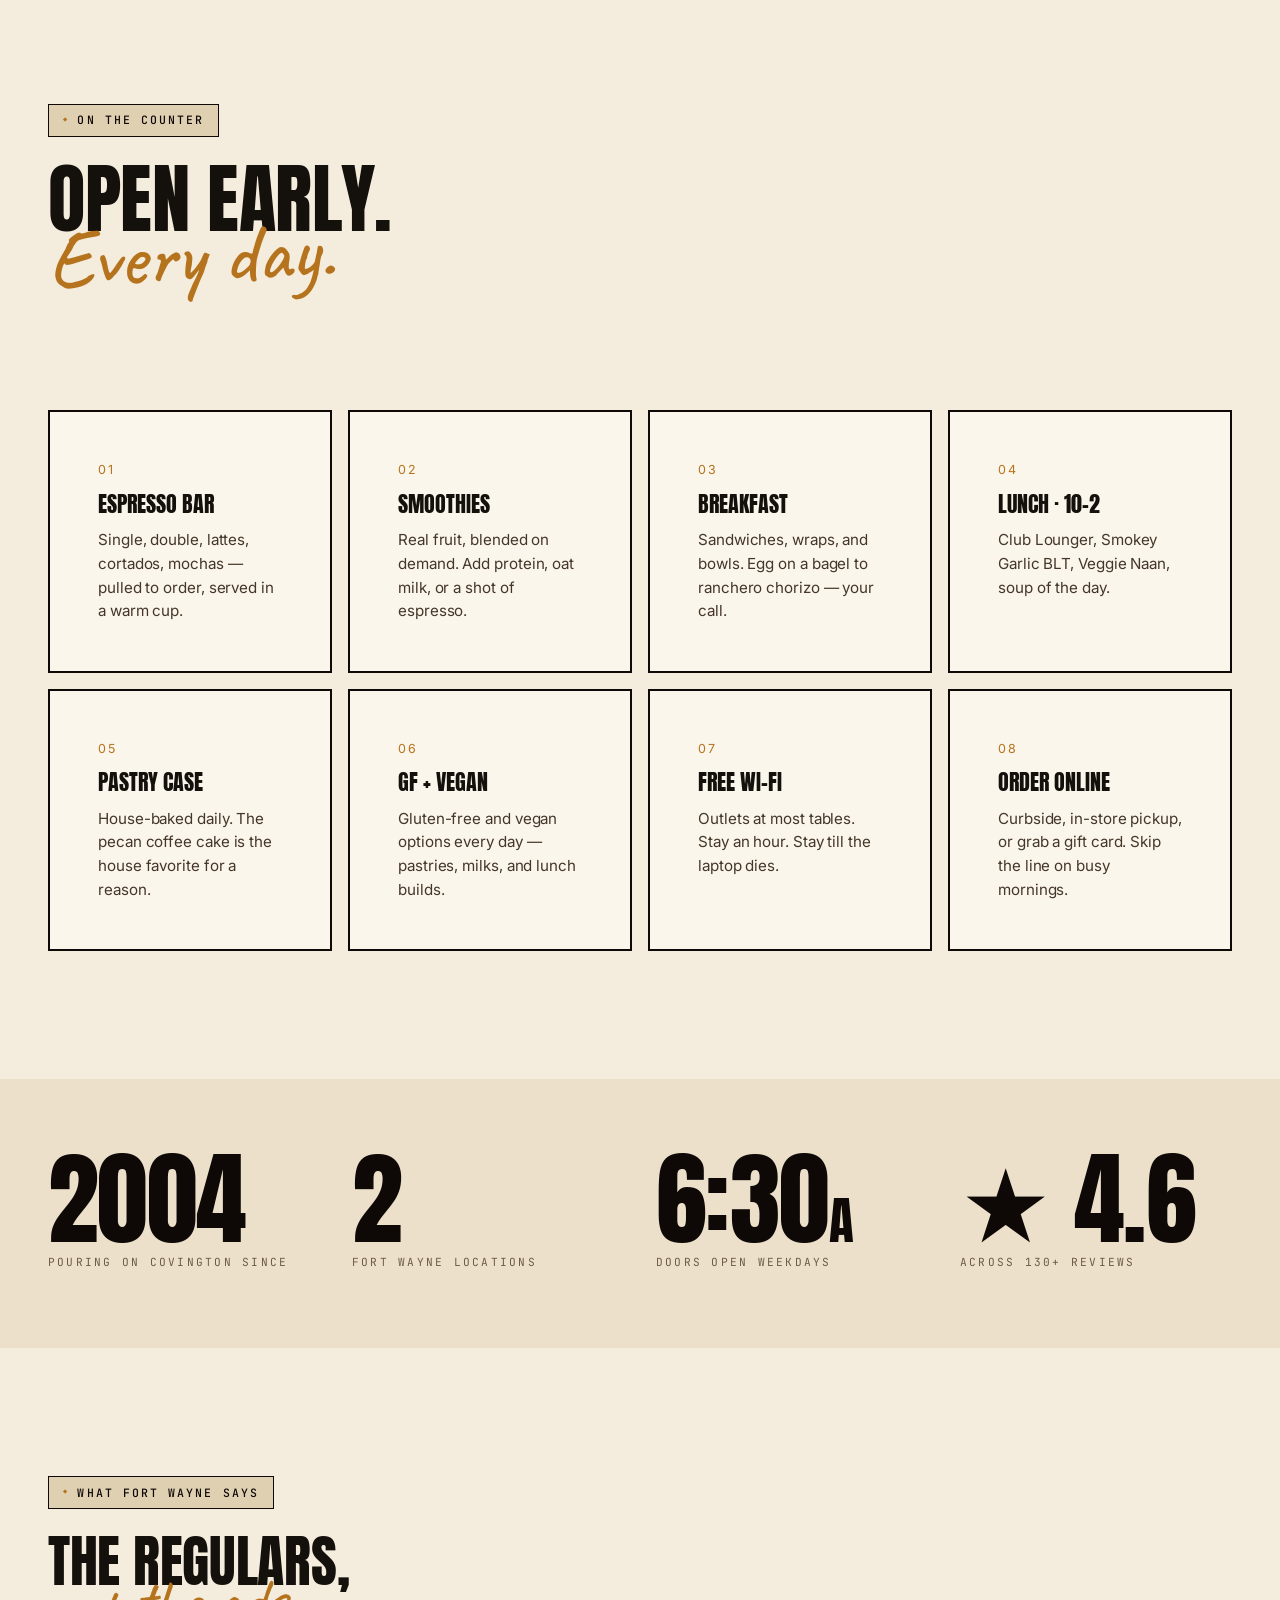
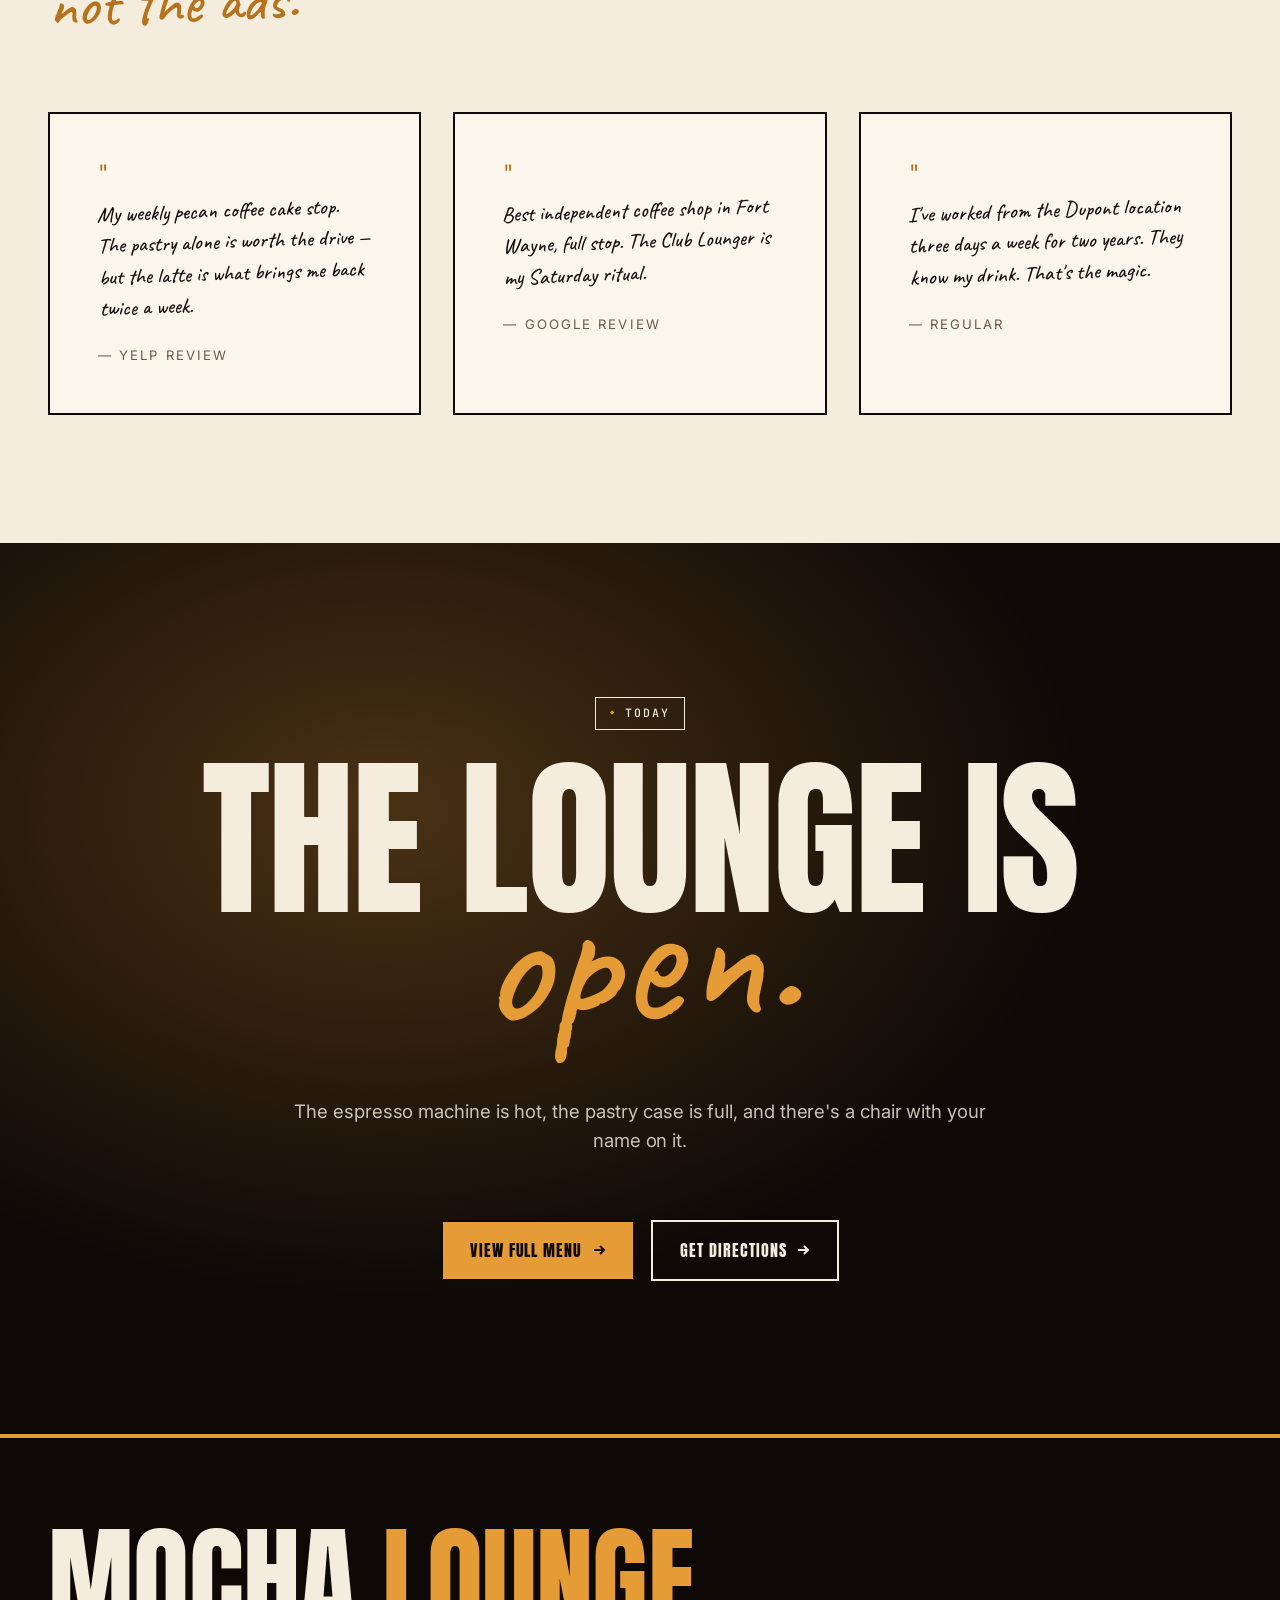
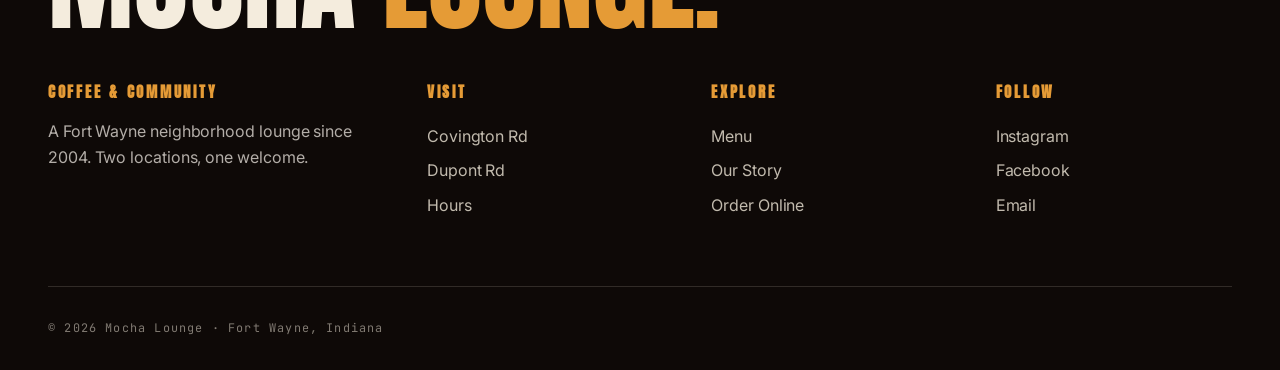
==== commit d978a6d8: "Center hero content vertically and horizontally" ====
--- a/index.html
+++ b/index.html
@@ -41,7 +41,7 @@
     <img src="https://images.unsplash.com/photo-1509042239860-f550ce710b93?auto=format&fit=crop&w=2400&q=85" alt="Latte art on a wooden bar" loading="eager" />
   </div>
   <div class="wrap hero-content">
-    <div style="max-width: 1100px;">
+    <div>
       <div class="hero-tag fade-up" style="animation-delay: 0.15s;">Fort Wayne · Since 2004 · Two Locations</div>
       <h1 class="display fade-up" style="font-size: clamp(3rem, 9.5vw, 9rem); margin-top: 1.2rem; animation-delay: 0.3s; color: var(--bg);">
         <span class="nowrap">Coffee &amp; <span class="serif" style="color: var(--amber);">community,</span></span><br />
@@ -49,10 +49,10 @@
       </h1>
     </div>
     <div class="hero-bottom">
-      <p class="lead fade-up" style="animation-delay: 0.55s; color: rgba(250,244,236,0.85); max-width: 52ch;">
+      <p class="lead fade-up" style="animation-delay: 0.55s; color: rgba(250,244,236,0.85); max-width: 56ch; text-align: center;">
         A neighborhood lounge where the espresso is hand-pulled, the pecan coffee cake comes out of the oven before you do, and the regulars know which booth is yours. Two Fort Wayne corners — same warm welcome.
       </p>
-      <div class="fade-up flex gap-4" style="animation-delay: 0.75s; flex-wrap: wrap; justify-self: end;">
+      <div class="fade-up flex gap-4" style="animation-delay: 0.75s; flex-wrap: wrap; justify-content: center;">
         <a href="menu.html" class="btn btn-amber btn-arrow">See the Menu
           <svg viewBox="0 0 14 14" fill="none" stroke="currentColor" stroke-width="2"><path d="M2 7h10M8 3l4 4-4 4"/></svg>
         </a>
--- a/styles/globals.css
+++ b/styles/globals.css
@@ -309,9 +309,20 @@
   content:''; position: absolute; inset: 0;
   background: linear-gradient(180deg, rgba(14,9,7,0.55) 0%, rgba(14,9,7,0.4) 40%, rgba(14,9,7,0.92) 100%);
 }
-.hero-content { position: relative; z-index: 2; flex: 1; display: flex; flex-direction: column; justify-content: flex-end; padding-block: clamp(3rem, 8vw, 6rem) clamp(3rem, 6vw, 5rem); }
-.hero-bottom { display: grid; grid-template-columns: 1.1fr 1fr; gap: var(--s-7); align-items: end; margin-top: 3rem; }
-@media (max-width: 920px) { .hero-bottom { grid-template-columns: 1fr; } }
+.hero-content {
+  position: relative; z-index: 2; flex: 1;
+  display: flex; flex-direction: column;
+  justify-content: center; align-items: center;
+  text-align: center;
+  padding-block: clamp(4rem, 8vw, 6rem) clamp(4rem, 6vw, 6rem);
+}
+.hero-content > * { max-width: 1100px; width: 100%; }
+.hero-tag { justify-content: center; }
+.hero-bottom {
+  display: flex; flex-direction: column; align-items: center;
+  gap: var(--s-6); margin-top: 2.5rem;
+}
+.hero-bottom .lead { margin-inline: auto; }
 
 .hero-tag {
   display: inline-flex; align-items: center; gap: 0.7rem;
